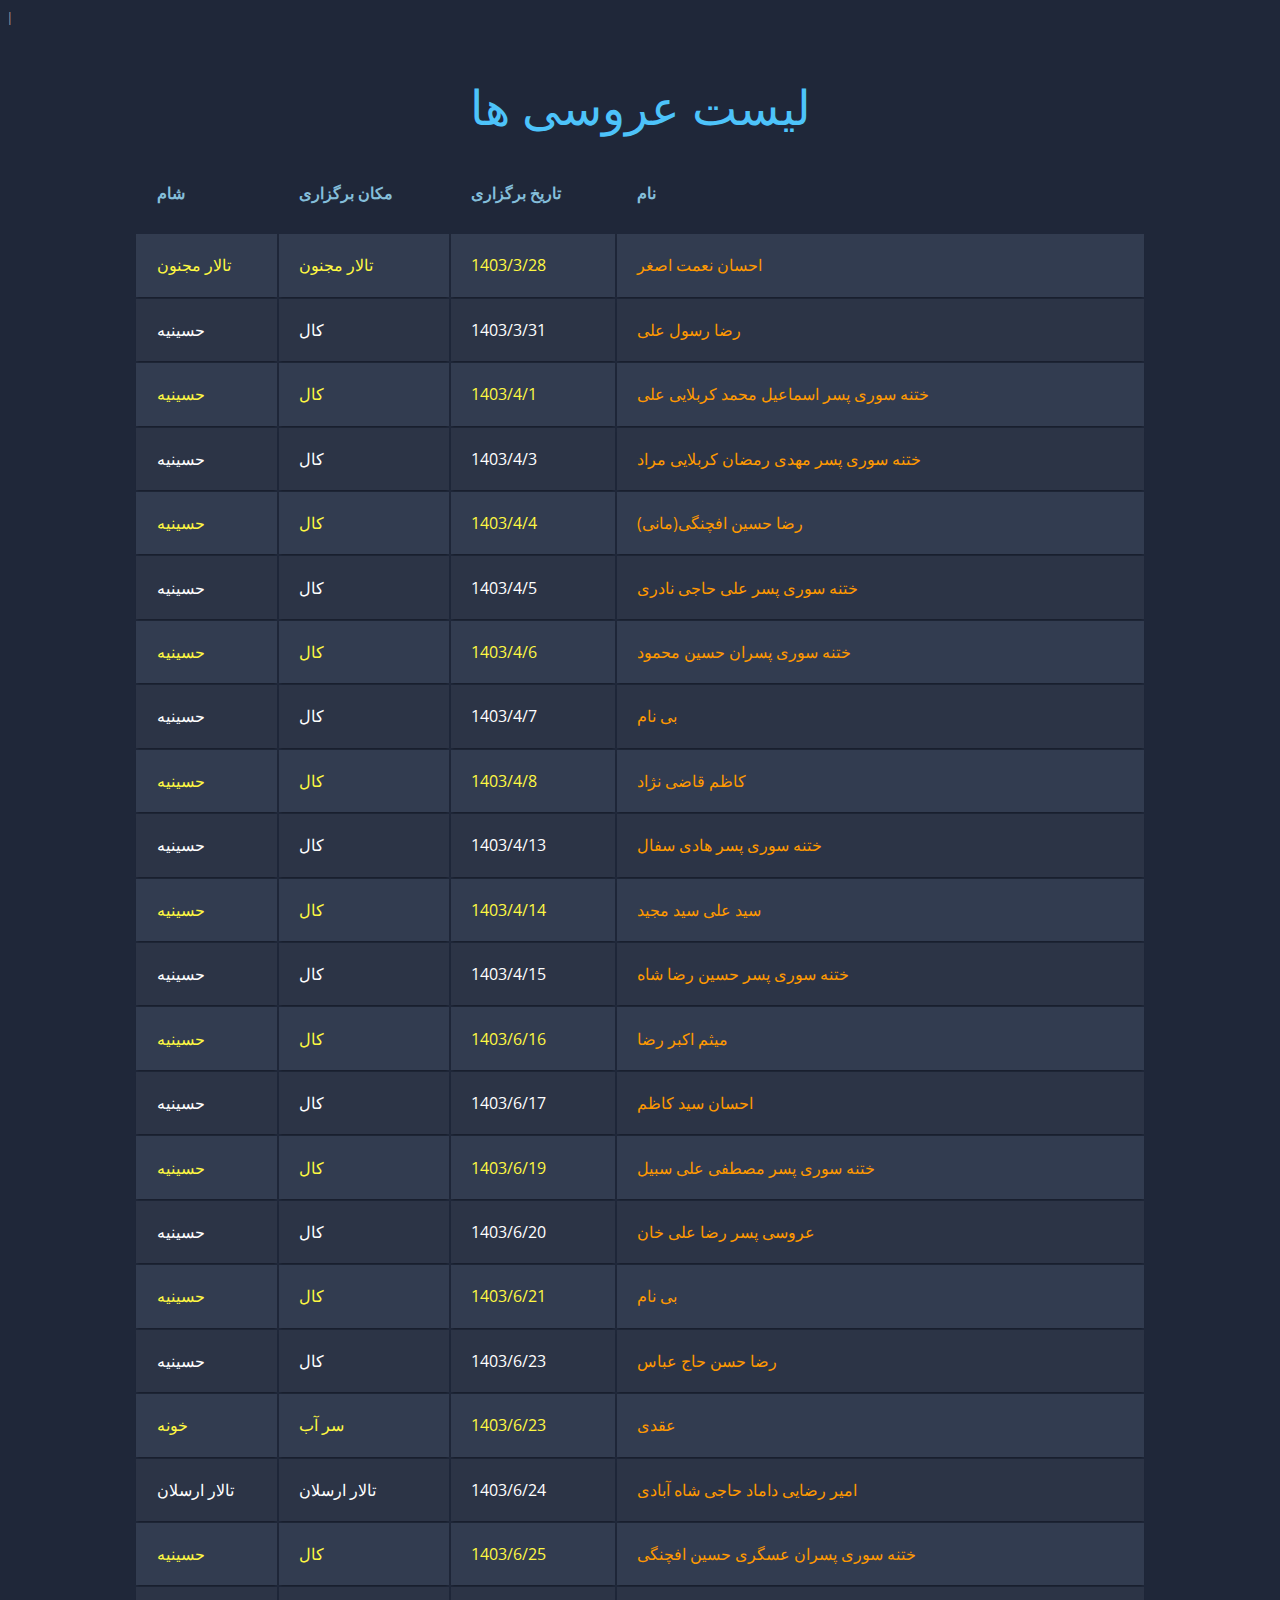
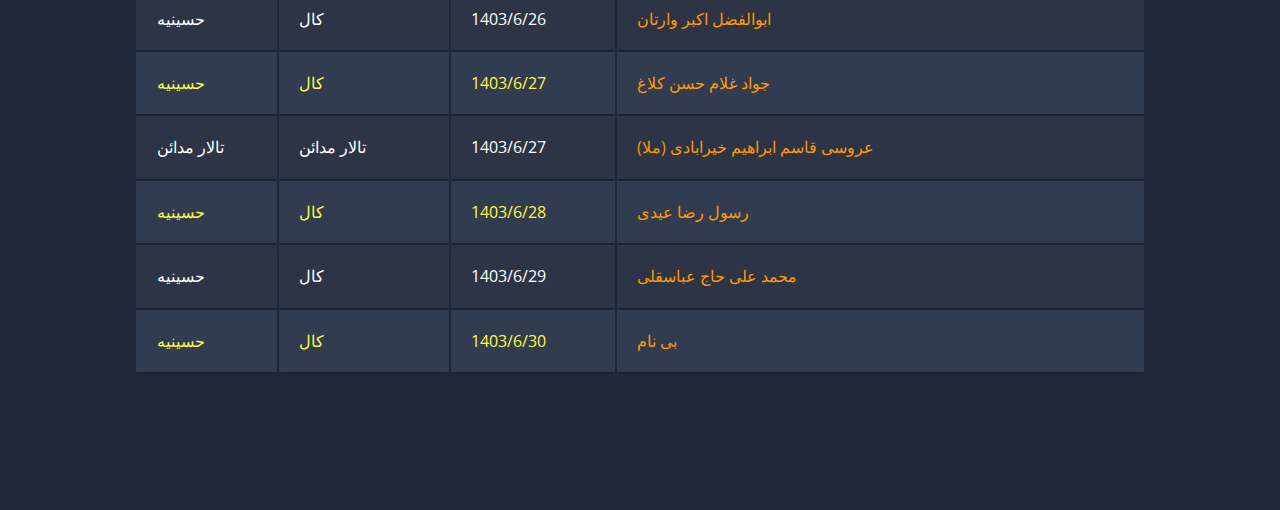
==== index.html @ d2852de7 "Update index.html" ====
l<head>
    <link rel="stylesheet" href="style.css">
</head>
<body>
    <h1 style="padding-top: 20px;"><span >لیست عروسی ها</pan></h1>
        
        
        <table class="container">
            <thead>
                <tr>
                    <th><h1>شام</h1></th>
                    <th><h1>مکان برگزاری</h1></th>
                    <th><h1>تاریخ برگزاری</h1></th>
                    <th><h1>نام</h1></th>
                </tr>
            </thead>
            <tbody>
                <tr>
                    <td>تالار مجنون</td>
                    <td>تالار مجنون</td>
                    <td>1403/3/28</td>
                    <td>احسان نعمت اصغر</td>
                </tr>



                <tr>
                    <td>حسینیه</td>
                    <td>کال</td>
                    <td>1403/3/31</td>
                    <td>رضا رسول علی</td>
                </tr>

                <tr>
                    <td>حسینیه</td>
                    <td>کال</td>
                    <td>1403/4/1</td>
                    <td>ختنه سوری پسر اسماعیل محمد کربلایی علی</td>
                </tr>

                <tr>
                    <td>حسینیه</td>
                    <td>کال</td>
                    <td>1403/4/3</td>
                    <td>ختنه سوری پسر مهدی رمضان کربلایی مراد</td>
                </tr>
                <tr>
                    <td>حسینیه</td>
                    <td>کال</td>
                    <td>1403/4/4</td>
                    <td>رضا حسین افچنگی(مانی)</td>
                </tr>
                <tr>
                    <td>حسینیه</td>
                    <td>کال</td>
                    <td>1403/4/5</td>
                    <td>ختنه سوری پسر علی حاجی نادری</td>
                </tr>
                <tr>
                    <td>حسینیه</td>
                    <td>کال</td>
                    <td>1403/4/6</td>
                    <td>ختنه سوری پسران حسین محمود</td>
                </tr>
                <tr>
                    <td>حسینیه</td>
                    <td>کال</td>
                    <td>1403/4/7</td>
                    <td>بی نام</td>
                </tr>
                <tr>
                    <td>حسینیه</td>
                    <td>کال</td>
                    <td>1403/4/8</td>
                    <td>کاظم قاضی نژاد</td>
                </tr>

                <tr>
                    <td>حسینیه</td>
                    <td>کال</td>
                    <td>1403/4/13</td>
                    <td>ختنه سوری پسر هادی سفال</td>
                </tr>

                <tr>
                    <td>حسینیه</td>
                    <td>کال</td>
                    <td>1403/4/14</td>
                    <td>سید علی سید مجید</td>
                </tr>
                <tr>
                    <td>حسینیه</td>
                    <td>کال</td>
                    <td>1403/4/15</td>
                    <td>ختنه سوری پسر حسین رضا شاه</td>
                </tr>
                <tr>
                    <td>حسینیه</td>
                    <td>کال</td>
                    <td>1403/6/16</td>
                    <td>میثم اکبر رضا</td>
                </tr>

		<tr>
			<td> حسینیه </td>
			<td> کال </td>
			<td> 1403/6/17</td>
			<td> احسان سید کاظم </td>
		</tr>
                <tr>
                    <td>حسینیه</td>
                    <td>کال</td>
                    <td>1403/6/19</td>
                    <td>ختنه سوری پسر مصطفی علی سبیل</td>
                </tr>

                <tr>
                    <td>حسینیه</td>
                    <td>کال</td>
                    <td>1403/6/20</td>
                    <td>عروسی پسر رضا علی خان</td>
                </tr>

                <tr>
                    <td>حسینیه</td>
                    <td>کال</td>
                    <td>1403/6/21</td>
                    <td>بی نام</td>
                </tr>
                <tr>
                    <td>حسینیه</td>
                    <td>کال</td>
                    <td>1403/6/23</td>
                    <td>رضا حسن حاج عباس</td>
                </tr>
                <tr>
                    <td>خونه</td>
                    <td>سر آب</td>
                    <td>1403/6/23</td>
                    <td>عقدی</td>
                </tr>

                <tr>
                    <td> تالار ارسلان</td>
                    <td> تالار ارسلان</td>
                    <td>1403/6/24</td>
                    <td>امیر رضایی داماد حاجی شاه آبادی</td>
                </tr>

                <tr>
                    <td>حسینیه</td>
                    <td>کال</td>
                    <td>1403/6/25</td>
                    <td> ختنه سوری پسران عسگری حسین افچنگی </td>
                </tr>

                <tr>
                    <td>حسینیه</td>
                    <td>کال</td>
                    <td>1403/6/26</td>
                    <td> ابوالفضل اکبر وارتان </td>
                </tr>

                <tr>
                    <td>حسینیه</td>
                    <td>کال</td>
                    <td>1403/6/27</td>
                    <td>جواد غلام حسن کلاغ </td>
                </tr>

                <tr>
                    <td>تالار مدائن</td>
                    <td>تالار مدائن</td>
                    <td>1403/6/27</td>
                    <td>عروسی قاسم ابراهیم خیرابادی (ملا) </td>
                </tr>
		    
                <tr>
                    <td>حسینیه</td>
                    <td>کال</td>
                    <td>1403/6/28</td>
                    <td>رسول رضا عیدی</td>
                </tr>
                <tr>
                    <td>حسینیه</td>
                    <td>کال</td>
                    <td>1403/6/29</td>
                    <td>محمد علی حاج عباسقلی</td>
                </tr>

                <tr>
                    <td>حسینیه</td>
                    <td>کال</td>
                    <td>1403/6/30</td>
                    <td>بی نام</td>
                </tr>

            </tbody>
        </table>
</body>
---- style.css ----
/*	
	Table Responsive
	===================
	Author: https://github.com/pablorgarcia
 */

 @charset "UTF-8";
 @import url(https://fonts.googleapis.com/css?family=Open+Sans:300,400,700);
 
 body {
   font-family: 'Open Sans', sans-serif;
   font-weight: 300;
   line-height: 1.42em;
   color:#A7A1AE;
   background-color:#1F2739;
 }
 
 h1 {
   font-size:3em; 
   font-weight: 300;
   line-height:1em;
   text-align: center;
   color: #4DC3FA;
 }
 
 h2 {
   font-size:1em; 
   font-weight: 300;
   text-align: center;
   display: block;
   line-height:1em;
   padding-bottom: 2em;
   color: #FB667A;
 }
 
 h2 a {
   font-weight: 700;
   text-transform: uppercase;
   color: #FB667A;
   text-decoration: none;
 }
 
 .blue { color: #185875; }
 .yellow { color: #FFF842; }
 
 .container th h1 {
       font-weight: bold;
       font-size: 1em;
   text-align: left;
   color: #84beda;
 }

 .container td {
       font-weight: normal;
       font-size: 1em;
   -webkit-box-shadow: 0 2px 2px -2px #0E1119;
        -moz-box-shadow: 0 2px 2px -2px #0E1119;
             box-shadow: 0 2px 2px -2px #0E1119;
 }
 
 .container {
       text-align: left;
       overflow: hidden;
       width: 80%;
       margin: 0 auto;
   display: table;
   padding: 0 0 8em 0;
 }
 
 .container td, .container th {
       padding-bottom: 2%;
       padding-top: 2%;
   padding-left:2%;  
 }
 
 /* Background-color of the odd rows */
 .container tr:nth-child(odd) {
       background-color: #323C50;
       color:#FFF842;
 }
 
 /* Background-color of the even rows */
 .container tr:nth-child(even) {
       background-color: #2C3446;
       color:rgb(255, 255, 255);
 }
 
 .container th {
       background-color: #1F2739;
 }
 
 .container td:last-child { color: rgb(255, 153, 0);  }
 
 .container tr:hover {
    background-color: #464A52;
 -webkit-box-shadow: 0 6px 6px -6px #0E1119;
        -moz-box-shadow: 0 6px 6px -6px #0E1119;
             box-shadow: 0 6px 6px -6px #0E1119;
 }
 
 .container td:hover {
   background-color: #FFF842;
   color: #403E10;
   font-weight: bold;
   
   box-shadow: #7F7C21 -1px 1px, #7F7C21 -2px 2px, #7F7C21 -3px 3px, #7F7C21 -4px 4px, #7F7C21 -5px 5px, #7F7C21 -6px 6px;
   transform: translate3d(6px, -6px, 0);
   
   transition-delay: 0s;
       transition-duration: 0.4s;
       transition-property: all;
   transition-timing-function: line;
 }
 
 @media (max-width: 800px) {
 .container td:nth-child(4),
 .container th:nth-child(4) { display: none; }
 }
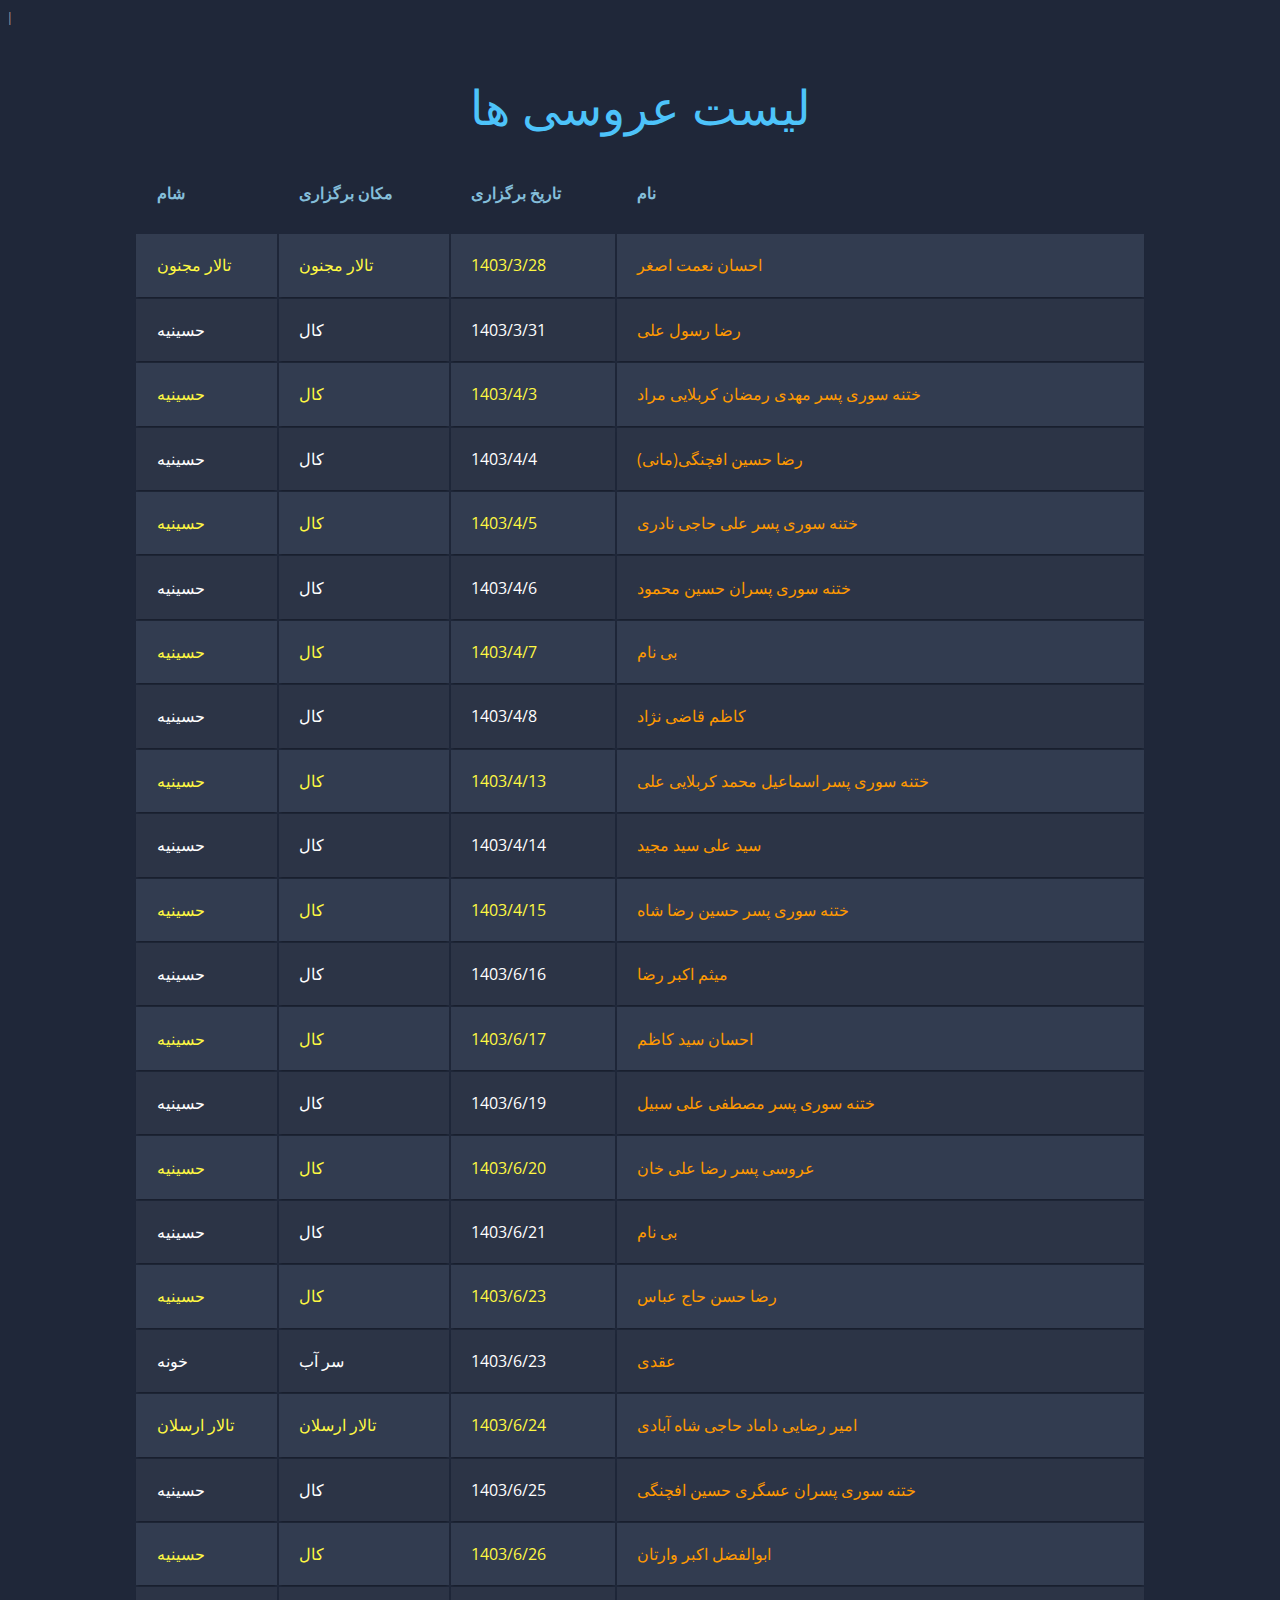
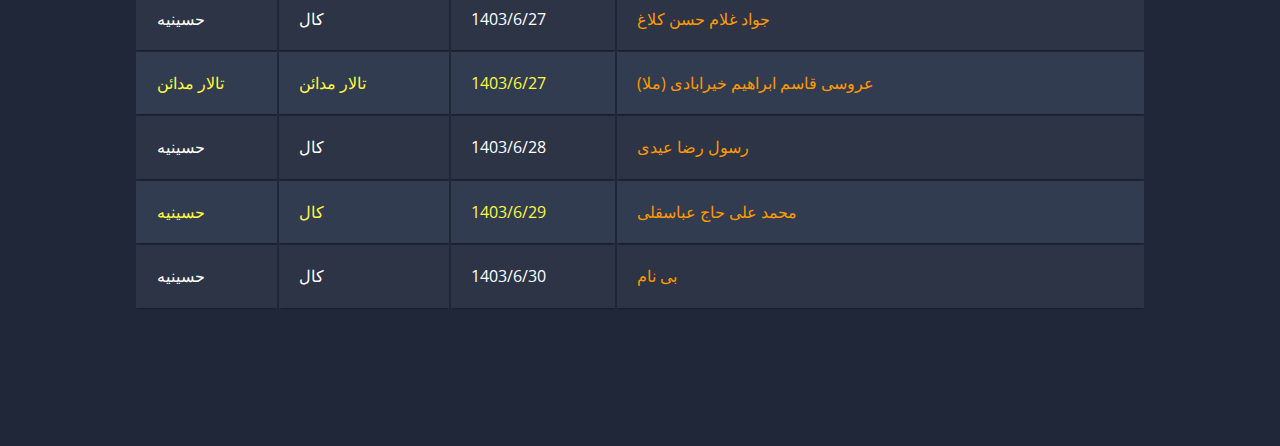
==== commit 9a684f33: "Update index.html" ====
--- a/index.html
+++ b/index.html
@@ -31,12 +31,6 @@
                     <td>رضا رسول علی</td>
                 </tr>
 
-                <tr>
-                    <td>حسینیه</td>
-                    <td>کال</td>
-                    <td>1403/4/1</td>
-                    <td>ختنه سوری پسر اسماعیل محمد کربلایی علی</td>
-                </tr>
 
                 <tr>
                     <td>حسینیه</td>
@@ -79,7 +73,7 @@
                     <td>حسینیه</td>
                     <td>کال</td>
                     <td>1403/4/13</td>
-                    <td>ختنه سوری پسر هادی سفال</td>
+                    <td>ختنه سوری پسر اسماعیل محمد کربلایی علی</td>
                 </tr>
 
                 <tr>
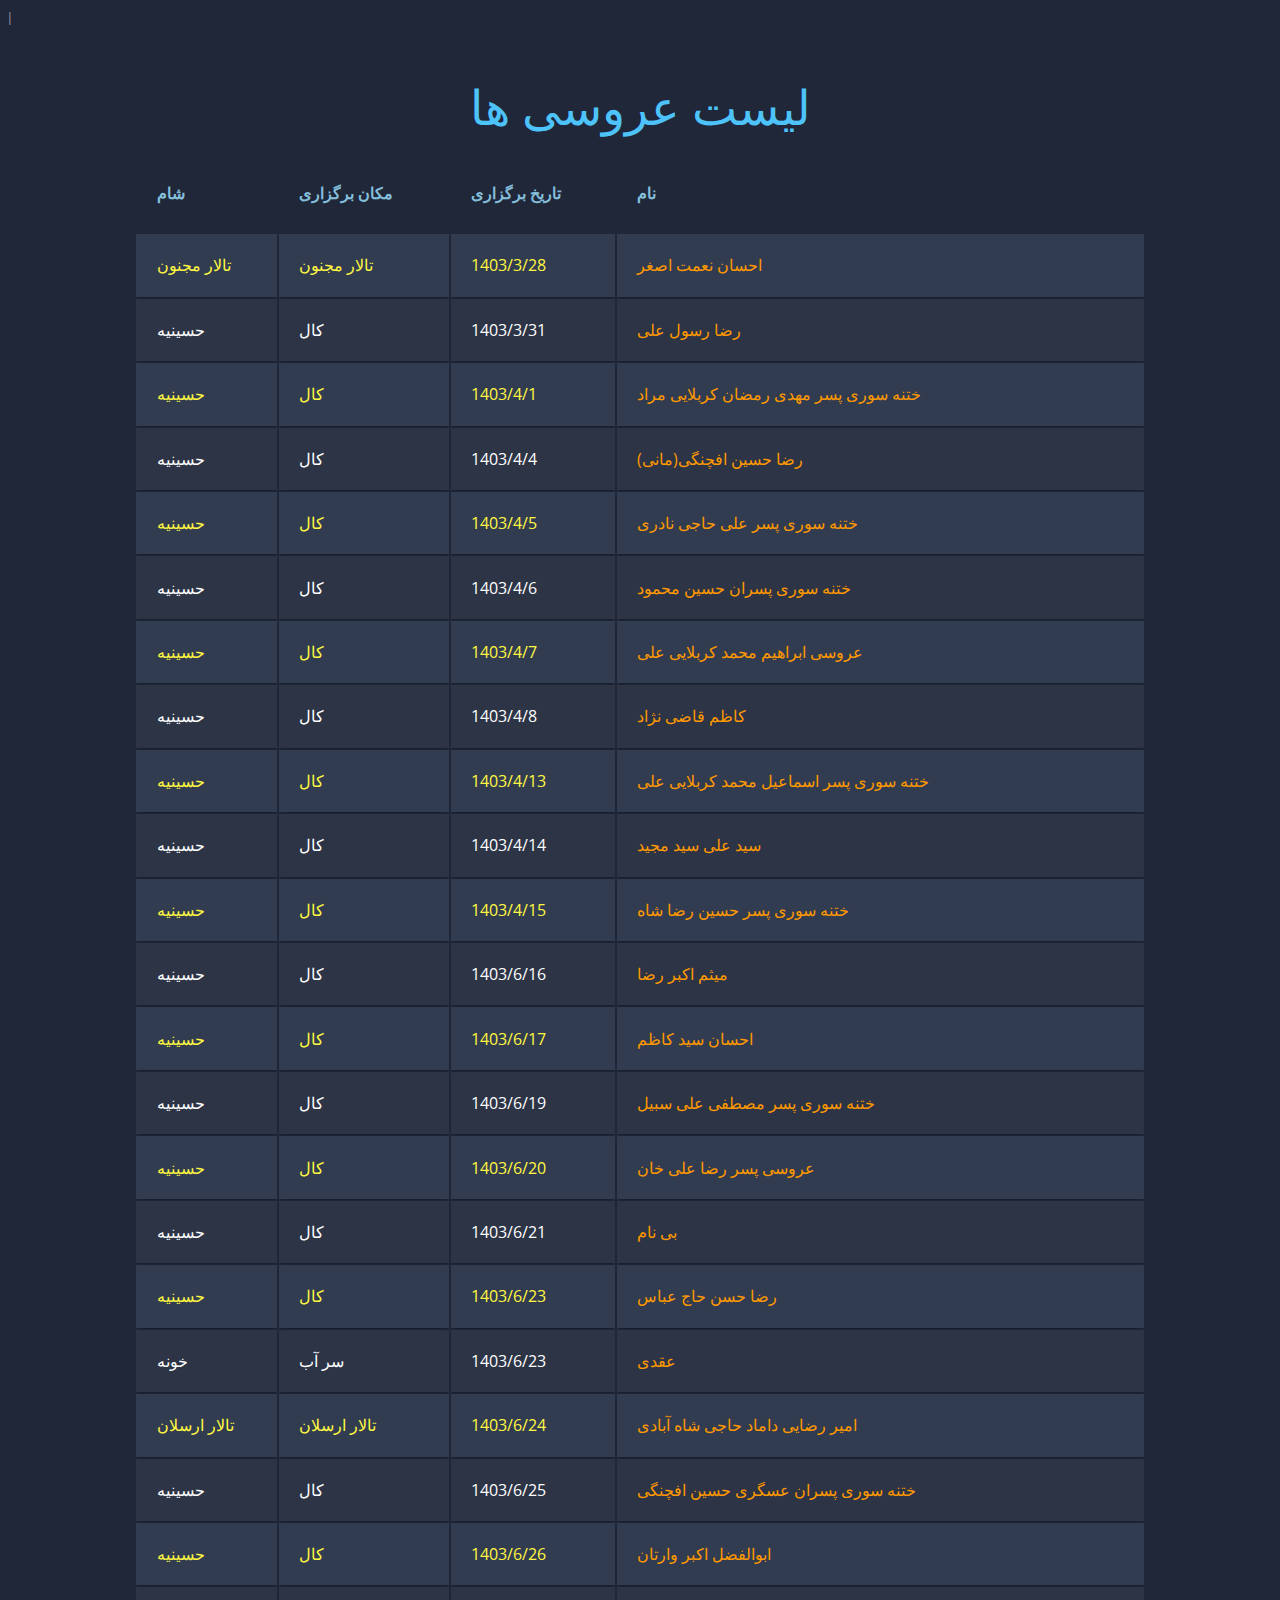
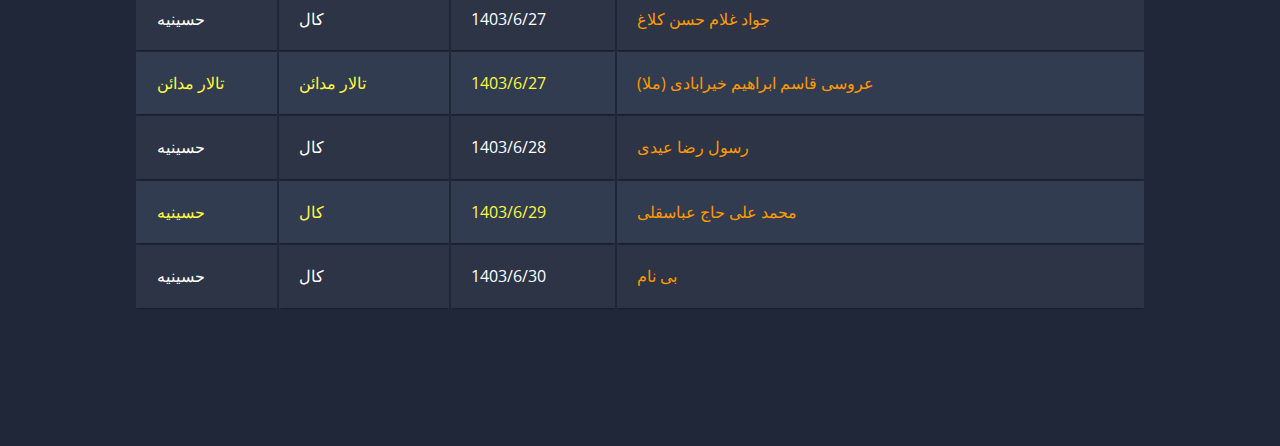
==== commit 3508b0c8: "Update index.html" ====
--- a/index.html
+++ b/index.html
@@ -35,7 +35,7 @@
                 <tr>
                     <td>حسینیه</td>
                     <td>کال</td>
-                    <td>1403/4/3</td>
+                    <td>1403/4/1</td>
                     <td>ختنه سوری پسر مهدی رمضان کربلایی مراد</td>
                 </tr>
                 <tr>
@@ -60,7 +60,7 @@
                     <td>حسینیه</td>
                     <td>کال</td>
                     <td>1403/4/7</td>
-                    <td>بی نام</td>
+                    <td>عروسی ابراهیم محمد کربلایی علی</td>
                 </tr>
                 <tr>
                     <td>حسینیه</td>
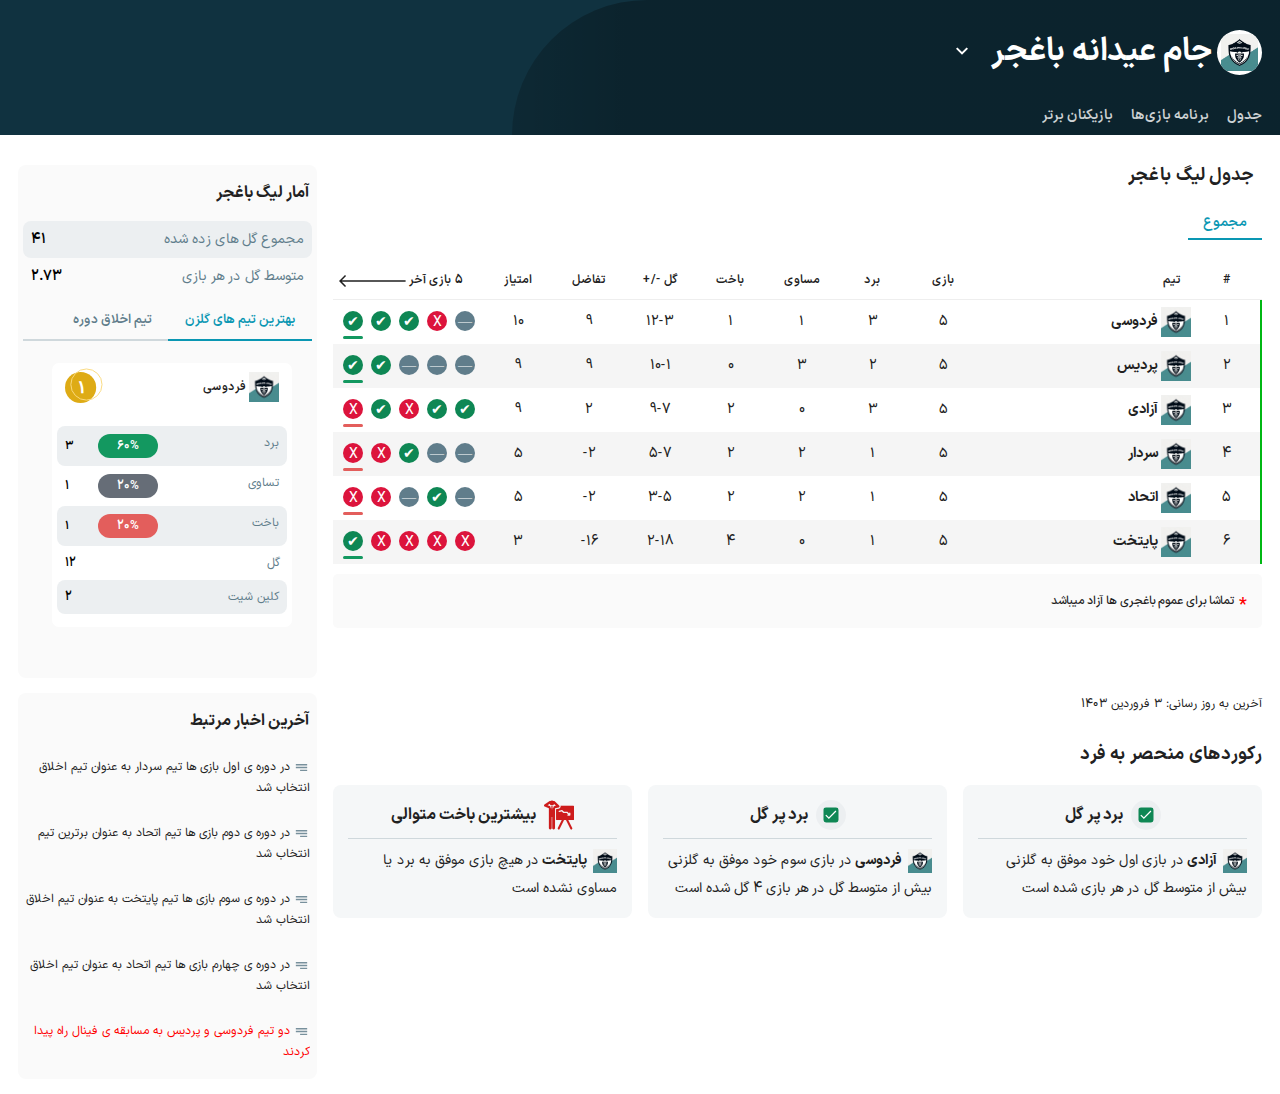
==== commit 6188ca4e: "change site from wedding to football" ====
--- a/index.html
+++ b/index.html
@@ -1,194 +1,882 @@
-l<head>
-    <link rel="stylesheet" href="style.css">
+<!DOCTYPE html><html lang="fa" prefix="og: http://ogp.me/ns#"><head>
+    <title>جدول لیگ برتر باغجر</title>
+    <meta charset="utf-8">
+    <meta name="viewport" content="width=device-width, initial-scale=1.0, user-scalable=yes">
+
+
+
+    <link rel="manifest" href="/manifest.json">
+
+    <link href="https://www.varzesh3.com/fonts/iransans/woff2/IRANSansXFaNum-Regular.woff2" rel="preload" as="font" type="font/woff" crossorigin="">
+    <link href="https://www.varzesh3.com/fonts/iransans/woff2/IRANSansXFaNum-Medium.woff2" rel="preload" as="font" type="font/woff" crossorigin="">
+    <link href="https://www.varzesh3.com/fonts/iransans/woff2/IRANSansXFaNum-DemiBold.woff2" rel="preload" as="font" type="font/woff" crossorigin="">
+    <link href="https://www.varzesh3.com/fonts/iransans/woff2/IRANSansXFaNum-Bold.woff2" rel="preload" as="font" type="font/woff" crossorigin="">
+
+
+
+
+
+
+
+
+    <link rel="shortcut icon" href="favicon.ico">
+
+    <meta name="msapplication-config" content="/img/browserconfig.xml">
+
+    <link rel="stylesheet" href="css/global.vendor.css">
+    <link rel="stylesheet" href="css/sharedLayout.css">
+
+
+    <link rel="stylesheet" href="css/league.css">
+
+
+
+
+
+
+
+    <!-- Google Tag Manager -->
+    <script>
+        (function (w, d, s, l, i) {
+            w[l] = w[l] || []; w[l].push({
+                'gtm.start':
+                    new Date().getTime(), event: 'gtm.js'
+            }); var f = d.getElementsByTagName(s)[0],
+                j = d.createElement(s), dl = l != 'dataLayer' ? '&l=' + l : ''; j.async = true; j.src =
+                'https://www.googletagmanager.com/gtm.js?id=' + i + dl; f.parentNode.insertBefore(j, f);
+        })(window, document, 'script', 'dataLayer', 'GTM-5BWLB69');</script>
+    <!-- End Google Tag Manager -->
 </head>
 <body>
-    <h1 style="padding-top: 20px;"><span >لیست عروسی ها</pan></h1>
-        
-        
-        <table class="container">
-            <thead>
-                <tr>
-                    <th><h1>شام</h1></th>
-                    <th><h1>مکان برگزاری</h1></th>
-                    <th><h1>تاریخ برگزاری</h1></th>
-                    <th><h1>نام</h1></th>
-                </tr>
-            </thead>
-            <tbody>
-                <tr>
-                    <td>تالار مجنون</td>
-                    <td>تالار مجنون</td>
-                    <td>1403/3/28</td>
-                    <td>احسان نعمت اصغر</td>
-                </tr>
-
-
-
-                <tr>
-                    <td>حسینیه</td>
-                    <td>کال</td>
-                    <td>1403/3/31</td>
-                    <td>رضا رسول علی</td>
-                </tr>
-
-
-                <tr>
-                    <td>حسینیه</td>
-                    <td>کال</td>
-                    <td>1403/4/1</td>
-                    <td>ختنه سوری پسر مهدی رمضان کربلایی مراد</td>
-                </tr>
-                <tr>
-                    <td>حسینیه</td>
-                    <td>کال</td>
-                    <td>1403/4/4</td>
-                    <td>رضا حسین افچنگی(مانی)</td>
-                </tr>
-                <tr>
-                    <td>حسینیه</td>
-                    <td>کال</td>
-                    <td>1403/4/5</td>
-                    <td>ختنه سوری پسر علی حاجی نادری</td>
-                </tr>
-                <tr>
-                    <td>حسینیه</td>
-                    <td>کال</td>
-                    <td>1403/4/6</td>
-                    <td>ختنه سوری پسران حسین محمود</td>
-                </tr>
-                <tr>
-                    <td>حسینیه</td>
-                    <td>کال</td>
-                    <td>1403/4/7</td>
-                    <td>عروسی ابراهیم محمد کربلایی علی</td>
-                </tr>
-                <tr>
-                    <td>حسینیه</td>
-                    <td>کال</td>
-                    <td>1403/4/8</td>
-                    <td>کاظم قاضی نژاد</td>
-                </tr>
-
-                <tr>
-                    <td>حسینیه</td>
-                    <td>کال</td>
-                    <td>1403/4/13</td>
-                    <td>ختنه سوری پسر اسماعیل محمد کربلایی علی</td>
-                </tr>
-
-                <tr>
-                    <td>حسینیه</td>
-                    <td>کال</td>
-                    <td>1403/4/14</td>
-                    <td>سید علی سید مجید</td>
-                </tr>
-                <tr>
-                    <td>حسینیه</td>
-                    <td>کال</td>
-                    <td>1403/4/15</td>
-                    <td>ختنه سوری پسر حسین رضا شاه</td>
-                </tr>
-                <tr>
-                    <td>حسینیه</td>
-                    <td>کال</td>
-                    <td>1403/6/16</td>
-                    <td>میثم اکبر رضا</td>
-                </tr>
-
-		<tr>
-			<td> حسینیه </td>
-			<td> کال </td>
-			<td> 1403/6/17</td>
-			<td> احسان سید کاظم </td>
-		</tr>
-                <tr>
-                    <td>حسینیه</td>
-                    <td>کال</td>
-                    <td>1403/6/19</td>
-                    <td>ختنه سوری پسر مصطفی علی سبیل</td>
-                </tr>
-
-                <tr>
-                    <td>حسینیه</td>
-                    <td>کال</td>
-                    <td>1403/6/20</td>
-                    <td>عروسی پسر رضا علی خان</td>
-                </tr>
-
-                <tr>
-                    <td>حسینیه</td>
-                    <td>کال</td>
-                    <td>1403/6/21</td>
-                    <td>بی نام</td>
-                </tr>
-                <tr>
-                    <td>حسینیه</td>
-                    <td>کال</td>
-                    <td>1403/6/23</td>
-                    <td>رضا حسن حاج عباس</td>
-                </tr>
-                <tr>
-                    <td>خونه</td>
-                    <td>سر آب</td>
-                    <td>1403/6/23</td>
-                    <td>عقدی</td>
-                </tr>
-
-                <tr>
-                    <td> تالار ارسلان</td>
-                    <td> تالار ارسلان</td>
-                    <td>1403/6/24</td>
-                    <td>امیر رضایی داماد حاجی شاه آبادی</td>
-                </tr>
-
-                <tr>
-                    <td>حسینیه</td>
-                    <td>کال</td>
-                    <td>1403/6/25</td>
-                    <td> ختنه سوری پسران عسگری حسین افچنگی </td>
-                </tr>
-
-                <tr>
-                    <td>حسینیه</td>
-                    <td>کال</td>
-                    <td>1403/6/26</td>
-                    <td> ابوالفضل اکبر وارتان </td>
-                </tr>
-
-                <tr>
-                    <td>حسینیه</td>
-                    <td>کال</td>
-                    <td>1403/6/27</td>
-                    <td>جواد غلام حسن کلاغ </td>
-                </tr>
-
-                <tr>
-                    <td>تالار مدائن</td>
-                    <td>تالار مدائن</td>
-                    <td>1403/6/27</td>
-                    <td>عروسی قاسم ابراهیم خیرابادی (ملا) </td>
-                </tr>
-		    
-                <tr>
-                    <td>حسینیه</td>
-                    <td>کال</td>
-                    <td>1403/6/28</td>
-                    <td>رسول رضا عیدی</td>
-                </tr>
-                <tr>
-                    <td>حسینیه</td>
-                    <td>کال</td>
-                    <td>1403/6/29</td>
-                    <td>محمد علی حاج عباسقلی</td>
-                </tr>
-
-                <tr>
-                    <td>حسینیه</td>
-                    <td>کال</td>
-                    <td>1403/6/30</td>
-                    <td>بی نام</td>
-                </tr>
-
-            </tbody>
-        </table>
-</body>
+<!-- Google Tag Manager (noscript) -->
+<noscript>
+    <iframe src="https://www.googletagmanager.com/ns.html?id=GTM-5BWLB69"
+            height="0" width="0" style="display:none;visibility:hidden"></iframe>
+</noscript>
+<!-- End Google Tag Manager (noscript) -->
+
+<section class="mainbody">
+    <main role="main">
+
+
+
+
+        <div class="container-fluid subheader-inner-page light-text" style="background-color:#103240" data-nosnippet="">
+            <div class="row">
+                <div class="container">
+                    <div class="row">
+                        <div class="shape-continue-mobile" style="background: linear-gradient( 170deg, transparent, rgba(0,0,0,0.2) 60% )"></div>
+                        <div class="shape-continue-desktop" style="background: linear-gradient( 90deg, transparent -25%, rgba(0,0,0,0.3) 15% )"></div>
+                        <div class="league-logo-bg">
+                        </div>
+                        <div class="col-12">
+                            <div class="select-items select-ent">
+                                <div class="ent-holder">
+                                    <div class="logo-holder">
+                                        <img alt="لیگ برتر باغجر" src="images/baghejar-league.png">
+                                    </div>
+
+                                    <span>
+                                جام عیدانه باغجر
+                            </span>
+                                </div>
+
+                            </div>
+                        </div>
+                        <div class="col-12">
+                            <div class="subhead-menu ajax-menu"  data-title="لیگ برتر باغجر " data-league="لیگ برتر باغجر">
+                                <ul class="subheader-menu-carousel">
+
+
+                                    <li data-type="football-fixture" name="fixtures" >
+                                        <a  href="./index.html">جدول</a>
+                                    </li>
+
+
+                                    <li data-type="football-fixture" name="fixtures" >
+                                        <a  href="./games.html">برنامه بازی‌‌ها</a>
+                                    </li>
+
+
+
+                                    <li data-type="top-players" name="players" >
+                                        <a s href="./players.html">بازیکنان برتر</a>
+
+                                    </li>
+
+
+                                </ul>
+                                <div class="indicator"></div>
+                            </div>
+                        </div>
+                    </div>
+                </div>
+            </div>
+        </div>
+
+        <div class="container-fluid tabs-holder">
+
+
+
+            <div class="container" name="overview" data-live-score-page="" id="page" data-tb-url="https://biz.varzesh3.com/items/league" data-scripts-url="https://biz.varzesh3.com/scripts/league">
+                <div class="row">
+                    <section class="col-12 col-lg-9">
+
+                        <div class="row">
+                            <div class="col-12">
+                                <div class="intro-list">
+                                    <h1>
+                                        جدول لیگ باغجر
+                                    </h1>
+
+                                </div>
+                            </div>
+                        </div>
+
+                        <div class="row">
+                            <div class="col-12">
+
+                            </div>
+                        </div>
+
+
+                        <div class="row">
+                            <div class="col-12">
+
+                                <div class="table-top-info">
+                                    <div class="host-guest-table">
+                                        <ul>
+                                            <li class="default-tab active">
+                                                <span>مجموع</span>
+                                            </li>
+
+                                        </ul>
+                                        <div class="indicator"></div>
+                                    </div>
+
+
+                                </div>
+                                <div data-id="902337" id="group-{902337}" data-stage-type="False" class="group-standing">
+
+
+
+                                    <div class="table-holder">
+
+                                        <div class="standing first-load">
+                                            <table class=" league-standing football-standing" itemscope="" itemtype="https://schema.org/Table">
+                                                <caption itemprop="about">لیگ برتر باغجر  </caption>
+                                                <thead>
+                                                <tr>
+                                                    <th scope="col">#</th>
+                                                    <th scope="col">تیم</th>
+                                                    <th scope="col">بازی</th>
+                                                    <th scope="col">برد</th>
+                                                    <th scope="col">مساوی</th>
+                                                    <th scope="col">باخت</th>
+                                                    <th scope="col"> گل -/+</th>
+                                                    <th scope="col">تفاضل </th>
+                                                    <th scope="col">امتياز</th>
+                                                    <th scope="col" class="last-five">5 بازی آخر  <img title="arrow" alt="direction" src="images/last-five-arrow.svg"> </th>
+                                                </tr>
+                                                </thead>
+                                                <tbody>
+                                                <tr>
+                                                    <td>
+                                                        <span class="standing-rule-color" style="background: #00b813"></span>1
+
+                                                    </td>
+                                                    <td>
+                                                        <a >
+                                                            <figure>
+                                                                <img alt="فردوسی" width="40" src="images/baghejar-league.png">
+                                                            </figure>
+                                                            فردوسی
+                                                        </a>
+                                                    </td>
+                                                    <td>5</td>
+                                                    <td>3</td>
+                                                    <td>۱</td>
+                                                    <td>1</td>
+                                                    <td>12-3</td>
+                                                    <td>9</td>
+                                                    <td>10</td>
+                                                    <td class="last-five">
+                                                        <a >
+                                                            <span class="ls-results ls-draw " data-tooltip=""> ― </span>
+                                                        </a>
+                                                        <a >
+                                                            <span class="ls-results ls-lose" data-tooltip="">X</span>
+                                                        </a>
+                                                        <a >
+                                                            <span class="ls-results ls-win" data-tooltip="">✔</span>
+                                                        </a>
+                                                        <a >
+                                                            <span class="ls-results ls-win" data-tooltip=""> ✔ </span>
+                                                        </a>
+                                                        <a >
+                                                            <span class="ls-results ls-win" data-tooltip="">✔</span>
+                                                        </a>
+                                                    </td>
+                                                </tr>
+                                                <tr>
+                                                    <td>
+                                                        <span class="standing-rule-color" style="background: #00b813"></span>2
+
+                                                    </td>
+                                                    <td>
+                                                        <a >
+                                                            <figure>
+                                                                <img alt="پردیس" width="40" src="images/baghejar-league.png">
+                                                            </figure>
+                                                            پردیس
+                                                        </a>
+                                                    </td>
+                                                    <td>5</td>
+                                                    <td>2</td>
+                                                    <td>3</td>
+                                                    <td>0</td>
+                                                    <td>10-1</td>
+                                                    <td>9</td>
+                                                    <td>9</td>
+                                                    <td class="last-five">
+                                                        <a >
+                                                            <span class="ls-results ls-draw " data-tooltip="">―</span>
+                                                        </a>
+                                                        <a >
+                                                            <span class="ls-results ls-draw" data-tooltip="">―</span>
+                                                        </a>
+                                                        <a >
+                                                            <span class="ls-results ls-draw" data-tooltip="">―</span>
+                                                        </a>
+                                                        <a >
+                                                            <span class="ls-results ls-win" data-tooltip="">✔</span>
+                                                        </a>
+                                                        <a >
+                                                            <span class="ls-results ls-win" data-tooltip="">✔</span>
+                                                        </a>
+                                                    </td>
+                                                </tr>
+                                                <tr>
+                                                    <td>
+                                                        <span class="standing-rule-color" style="background: #00b813"></span>3
+
+                                                    </td>
+                                                    <td>
+                                                        <a>
+                                                            <figure>
+                                                                <img alt="آزادی" width="40" src="images/baghejar-league.png">
+                                                            </figure>
+                                                            آزادی
+                                                        </a>
+                                                    </td>
+                                                    <td>۵</td>
+                                                    <td>۳</td>
+                                                    <td>0</td>
+                                                    <td>2</td>
+                                                    <td>9-7</td>
+                                                    <td>2</td>
+                                                    <td>9</td>
+                                                    <td class="last-five">
+                                                        <a >
+                                                            <span class="ls-results ls-win " data-tooltip=""> ✔ </span>
+                                                        </a>
+                                                        <a >
+                                                            <span class="ls-results ls-win" data-tooltip="">✔</span>
+                                                        </a>
+                                                        <a >
+                                                            <span class="ls-results ls-lose" data-tooltip="">X</span>
+                                                        </a>
+                                                        <a >
+                                                            <span class="ls-results ls-win" data-tooltip=""> ✔ </span>
+                                                        </a>
+                                                        <a >
+                                                            <span class="ls-results ls-lose" data-tooltip="">X</span>
+                                                        </a>
+                                                    </td>
+                                                </tr>
+                                                <tr>
+                                                    <td>
+                                                        <span class="standing-rule-color" style="background: #00b813"></span>4
+
+                                                    </td>
+                                                    <td>
+                                                        <a>
+                                                            <figure>
+                                                                <img alt="سردار" width="40" src="images/baghejar-league.png">
+                                                            </figure>
+                                                            سردار
+                                                        </a>
+                                                    </td>
+                                                    <td>۵</td>
+                                                    <td>۱</td>
+                                                    <td>۲</td>
+                                                    <td>۲</td>
+                                                    <td>5-7</td>
+                                                    <td>-2</td>
+                                                    <td>۵</td>
+                                                    <td class="last-five">
+                                                        <a >
+                                                            <span class="ls-results ls-draw " data-tooltip=""> ― </span>
+                                                        </a>
+                                                        <a >
+                                                            <span class="ls-results ls-draw" data-tooltip="">―</span>
+                                                        </a>
+                                                        <a >
+                                                            <span class="ls-results ls-win" data-tooltip="">✔</span>
+                                                        </a>
+                                                        <a >
+                                                            <span class="ls-results ls-lose" data-tooltip=""> X</span>
+                                                        </a>
+                                                        <a >
+                                                            <span class="ls-results ls-lose" data-tooltip="">X</span>
+                                                        </a>
+                                                    </td>
+                                                </tr>
+                                                <tr>
+                                                    <td>
+                                                        <span class="standing-rule-color" style="background: #00b813"></span>5
+
+                                                    </td>
+                                                    <td>
+                                                        <a>
+                                                            <figure>
+                                                                <img alt="اتحاد" width="40" src="images/baghejar-league.png">
+                                                            </figure>
+                                                            اتحاد
+                                                        </a>
+                                                    </td>
+                                                    <td>۵</td>
+                                                    <td>۱</td>
+                                                    <td>۲</td>
+                                                    <td>۲</td>
+                                                    <td>3-5</td>
+                                                    <td>-2</td>
+                                                    <td>5</td>
+                                                    <td class="last-five">
+                                                        <a >
+                                                            <span class="ls-results ls-draw " data-tooltip=""> ― </span>
+                                                        </a>
+                                                        <a >
+                                                            <span class="ls-results ls-win" data-tooltip="">✔</span>
+                                                        </a>
+                                                        <a >
+                                                            <span class="ls-results ls-draw" data-tooltip="">―</span>
+                                                        </a>
+                                                        <a >
+                                                            <span class="ls-results ls-lose" data-tooltip="">X</span>
+                                                        </a>
+                                                        <a >
+                                                            <span class="ls-results ls-lose" data-tooltip="">X</span>
+                                                        </a>
+                                                    </td>
+                                                </tr>
+                                                <tr>
+                                                    <td>
+                                                        <span class="standing-rule-color" style="background: #00b813"></span>6
+
+                                                    </td>
+                                                    <td>
+                                                        <a >
+                                                            <figure>
+                                                                <img alt="پایتخت" width="40" src="images/baghejar-league.png">
+                                                            </figure>
+                                                            پایتخت
+                                                        </a>
+                                                    </td>
+                                                    <td>5</td>
+                                                    <td>1</td>
+                                                    <td>0</td>
+                                                    <td>4</td>
+                                                    <td>2-18</td>
+                                                    <td>-16</td>
+                                                    <td>3</td>
+                                                    <td class="last-five">
+                                                        <a >
+                                                            <span class="ls-results ls-lose " data-tooltip="">X</span>
+                                                        </a>
+                                                        <a >
+                                                            <span class="ls-results ls-lose" data-tooltip="">X</span>
+                                                        </a>
+                                                        <a >
+                                                            <span class="ls-results ls-lose" data-tooltip="">X</span>
+                                                        </a>
+                                                        <a >
+                                                            <span class="ls-results ls-lose" data-tooltip=""> X </span>
+                                                        </a>
+                                                        <a >
+                                                            <span class="ls-results ls-win" data-tooltip="">✔</span>
+                                                        </a>
+                                                    </td>
+                                                </tr>
+
+
+                                                </tbody>
+                                            </table>
+
+                                        </div>
+                                        <div class="standing host-guest"></div>
+                                        <div class="standing api-load"></div>
+                                        <div class="standing-notice" data-nosnippet="">
+                                            <p>
+                                                <span class="standing-notice-star">*</span>
+                                                <span>تماشا برای عموم باغجری ها آزاد میباشد</span>
+                                            </p>
+                                        </div>
+
+                                        <div class="standing-rules" data-nosnippet="">
+                                            <!--                <span class="each-rule">-->
+                                            <!--                    <span class="rule-color" style="background:#ff0008"></span>-->
+                                            <!--                    <span class="rule-title">سقوط به لیگ ۱</span>-->
+                                            <!--                </span>-->
+                                            <!--                <span class="each-rule">-->
+                                            <!--                    <span class="rule-color" style="background:#00b813"></span>-->
+                                            <!--                    <span class="rule-title">لیگ نخبگان باغجر</span>-->
+                                            <!--                </span>-->
+                                            <!--                <span class="each-rule">-->
+                                            <!--                    <span class="rule-color" style="background:#80f266"></span>-->
+                                            <!--                    <span class="rule-title">پلی آف لیگ نخبگان باغجر</span>-->
+                                            <!--                </span>-->
+                                        </div>
+
+
+                                    </div>
+
+
+                                </div>
+
+
+
+                                <div class="last-update">
+                                    <p>
+                                        آخرین به روز رسانی: <time datetime="2024-03-17T19:31:01">۳ فروردین 1403</time>
+                                    </p>
+                                </div>
+
+
+
+                            </div>
+                        </div>
+
+                        <div class="row">
+                            <div class="col-12">
+
+
+
+
+                                <div class="row">
+                                    <div class="col-12">
+                                        <div class="intro-list">
+                                            <h2>
+                                                رکوردهای منحصر به فرد
+                                            </h2>
+
+                                        </div>
+                                    </div>
+                                </div>
+                                <div class="row">
+
+                                    <div class="col-12 col-md-6 col-lg-4 record-holder">
+                                        <div class="record-box">
+                                            <div class="record-title">
+                                                <img width="30" src="images/win.svg">
+                                                برد پر گل
+                                            </div>
+                                            <div class="record-data">
+                            <span class="record-team">
+                                <img width="24" src="images/baghejar-league.png">
+                                <span>آزادی</span>
+                            </span>
+                                                <span>در بازی اول خود موفق به گلزنی بیش از متوسط گل در هر بازی شده است</span>
+                                            </div>
+                                        </div>
+                                    </div>
+
+                                    <div class="col-12 col-md-6 col-lg-4 record-holder">
+                                        <div class="record-box">
+                                            <div class="record-title">
+                                                <img width="30" src="images/win.svg">
+                                                برد پر گل
+                                            </div>
+                                            <div class="record-data">
+                            <span class="record-team">
+                                <img width="24" src="images/baghejar-league.png">
+                                <span>فردوسی</span>
+                            </span>
+                                                <span>در بازی سوم خود موفق به گلزنی بیش از متوسط گل در هر بازی 4 گل شده است</span>
+                                            </div>
+                                        </div>
+                                    </div>
+
+
+                                    <div class="col-12 col-md-6 col-lg-4 record-holder">
+                                        <div class="record-box">
+                                            <div class="record-title">
+                                                <img width="30" src="images/loss-svgrepo-com.svg">
+                                                بیشترین باخت متوالی
+                                            </div>
+                                            <div class="record-data">
+                            <span class="record-team">
+                                <img width="24" src="images/baghejar-league.png">
+                                <span>پایتخت</span>
+                            </span>
+                                                <span>در هیچ بازی موفق به برد یا مساوی  نشده است</span>
+                                            </div>
+                                        </div>
+                                    </div>
+
+                                </div>
+                            </div>
+                        </div>
+
+                        <div class="row">
+                            <div class="col-12 mb-3">
+                                <div data-zone="704" class="side-banner-zone overflow-hidden tb-holder"></div>
+                                <div data-zone="705" class="side-banner-zone overflow-hidden tb-holder"></div>
+                            </div>
+                        </div>
+
+                        <div class="row">
+
+                        </div>
+
+
+
+                    </section>
+                    <aside class="col-12 col-lg-3">
+                        <div data-zone="703" class="side-banner-zone tb-holder"></div>
+
+
+
+
+                        <div class="side season-stat" data-nosnippet="">
+                            <div class="side-head">
+        <span>
+            آمار لیگ باغجر
+        </span>
+                            </div>
+                            <div class="side-body">
+                                <div class="stats-holder">
+                                    <div class="stats-charts">
+                                        <div class="stats-charts-numeric">
+                                            <div>
+                                                <span>مجموع گل های زده شده </span>
+                                                <span>41</span>
+                                            </div>
+                                            <div>
+                                                <span>متوسط گل در هر بازی </span>
+                                                <span>2.73</span>
+                                            </div>
+
+
+                                        </div>
+                                    </div>
+                                    <div class="stats-tabs">
+
+
+
+                                        <ul class="nav nav-tabs vrz-tab" id="statTab" role="tablist">
+                                            <li role="tab" class="nav-item">
+                                                <a class="nav-link active" id="home-tab" data-toggle="tab" href="#t1st" role="tab" aria-controls="t1st" aria-selected="true">بهترین تیم های گلزن</a>
+                                            </li>
+                                            <li role="tab" class="nav-item">
+                                                <a class="nav-link" id="profile-tab" data-toggle="tab" href="#t2st" role="tab" aria-controls="t2st" aria-selected="false">تیم اخلاق دوره</a>
+                                            </li>
+
+
+                                        </ul>
+                                        <div class="tab-content" id="statTabContent">
+                                            <div class="tab-pane fade show active " id="t1st" role="tabpanel" aria-labelledby="t1st-tab">
+                                                <div class="owl-carousel slider-team">
+
+                                                    <div class="stats-team-holder item" style="width:240px">
+                                                        <div class="stats-best-team">
+                                                            <a >
+                                                                <img width="30" src="images/baghejar-league.png">
+                                                                <span>فردوسی</span>
+                                                            </a>
+                                                            <span class="rankbg"></span>
+                                                        </div>
+
+                                                        <div class="stats-charts-numeric">
+                                                            <div>
+                                                                <span>برد</span>
+                                                                <span>
+                        <span class="percent win">60%</span> <span>۳</span>
+                    </span>
+                                                            </div>
+                                                            <div>
+                                                                <span>تساوی</span>
+                                                                <span>
+                        <span class="percent draw">20%</span> <span>1</span>
+                    </span>
+                                                            </div>
+                                                            <div>
+                                                                <span>باخت</span>
+                                                                <span>
+                        <span class="percent loss">20%</span> <span>۱</span>
+                    </span>
+                                                            </div>
+                                                            <div>
+                                                                <span>گل</span>
+                                                                <span>
+                        12
+                    </span>
+                                                            </div>
+                                                            <div>
+                                                                <span>کلین شیت</span>
+                                                                <span>
+                        2
+                    </span>
+                                                            </div>
+                                                        </div>
+                                                    </div>
+
+
+                                                </div>
+                                            </div>
+                                            <div class="tab-pane fade" id="t2st" role="tabpanel" aria-labelledby="t2st-tab">
+                                                <div class="owl-carousel slider-team">
+
+                                                    <div class="stats-team-holder item" style="width:240px">
+                                                        <div class="stats-best-team">
+                                                            <a >
+                                                                <img width="30" src="images/baghejar-league.png">
+                                                                <span>اتحاد</span>
+                                                            </a>
+                                                            <span class="rankbg"></span>
+                                                        </div>
+
+                                                        <div class="stats-charts-numeric">
+                                                            <div>
+                                                                <span>برد</span>
+                                                                <span>
+                        <span class="percent win">۲۵%</span> <span>۱</span>
+                    </span>
+                                                            </div>
+                                                            <div>
+                                                                <span>تساوی</span>
+                                                                <span>
+                        <span class="percent draw">50%</span> <span>۲</span>
+                    </span>
+                                                            </div>
+                                                            <div>
+                                                                <span>باخت</span>
+                                                                <span>
+                        <span class="percent loss">۲۵%</span> <span>۱</span>
+                    </span>
+                                                            </div>
+                                                            <div>
+                                                                <span>گل</span>
+                                                                <span>
+                        ۳
+                    </span>
+                                                            </div>
+                                                            <div>
+                                                                <span>کلین شیت</span>
+                                                                <span>
+                        ۲
+                    </span>
+                                                            </div>
+                                                        </div>
+                                                    </div>
+
+
+                                                </div>
+
+                                            </div>
+                                        </div>
+                                    </div>
+                                </div>
+                            </div>
+                        </div>
+
+
+
+
+
+
+
+
+
+
+                        <div class="side" data-nosnippet="">
+                            <div class="side-head">
+        <span>
+          آخرین اخبار مرتبط
+        </span>
+                            </div>
+                            <div class="side-body">
+                                <div class="sidebar-news">
+                                    <div class="sidebar-news-holder">
+                                        <div class="news-scrolleble-box autoheight">
+                                            <ul class="news-list--listed-news">
+                                                <li class="type-article">
+                                                    <a  >
+                                                        در دوره ی اول بازی ها تیم سردار به عنوان تیم اخلاق انتخاب شد
+                                                    </a>
+                                                </li>
+                                            </ul>
+                                        </div>
+                                    </div>
+                                </div>
+                            </div>
+                            <div class="side-body">
+                                <div class="sidebar-news">
+                                    <div class="sidebar-news-holder">
+                                        <div class="news-scrolleble-box autoheight">
+                                            <ul class="news-list--listed-news">
+                                                <li class="type-article">
+                                                    <a  >
+                                                        در دوره ی دوم بازی ها تیم اتحاد به عنوان برترین تیم انتخاب شد
+                                                    </a>
+                                                </li>
+                                            </ul>
+                                        </div>
+                                    </div>
+                                </div>
+                            </div>
+
+                            <div class="side-body">
+                                <div class="sidebar-news">
+                                    <div class="sidebar-news-holder">
+                                        <div class="news-scrolleble-box autoheight">
+                                            <ul class="news-list--listed-news">
+                                                <li class="type-article">
+                                                    <a  >
+                                                        در دوره ی سوم بازی ها تیم پایتخت به عنوان تیم اخلاق انتخاب شد
+                                                    </a>
+                                                </li>
+                                            </ul>
+                                        </div>
+                                    </div>
+                                </div>
+                            </div>
+
+                            <div class="side-body">
+                                <div class="sidebar-news">
+                                    <div class="sidebar-news-holder">
+                                        <div class="news-scrolleble-box autoheight">
+                                            <ul class="news-list--listed-news">
+                                                <li class="type-article">
+                                                    <a  >
+                                                        در دوره ی چهارم بازی ها تیم اتحاد به عنوان تیم اخلاق انتخاب شد
+                                                    </a>
+                                                </li>
+                                            </ul>
+                                        </div>
+                                    </div>
+                                </div>
+                            </div>
+
+                            <div class="side-body">
+                                <div class="sidebar-news">
+                                    <div class="sidebar-news-holder">
+                                        <div class="news-scrolleble-box autoheight">
+                                            <ul class="news-list--listed-news">
+                                                <li class="type-article">
+                                                    <a style="color: red" >
+                                                        دو تیم فردوسی و پردیس به مسابقه ی فینال راه پیدا کردند
+                                                    </a>
+                                                </li>
+                                            </ul>
+                                        </div>
+                                    </div>
+                                </div>
+                            </div>
+
+                        </div>
+
+                    </aside>
+                </div>
+            </div>
+        </div>
+
+
+
+
+    </main>
+</section>
+
+
+
+
+
+<div class="searchbox" data-search-url="https://search-api.varzesh3.com/v1.0/query?q=">
+    <form id="vrz-search-form" method="GET" role="search" autocomplete="off" action="/search">
+        <div class="input-holder">
+            <input id="main-search" class="search" type="search" name="q" placeholder="جستجوی اخبار، تیم‌ها، بازیکنان، ویدیوهای ورزشی …">
+            <span class="close-search">
+                <img alt="close" src="images/close-icon.svg">
+            </span>
+        </div>
+    </form>
+</div>
+
+<div class="search-ajax-result">
+    <div id="search-result-tags tagbox ">
+        <div class="search-content-type-title">
+            برچسب ها
+        </div>
+        <div class="result-box tags-res tags"></div>
+    </div>
+    <div id="search-result-news">
+        <div class="search-content-type-title">
+            اخبار
+        </div>
+        <div class="result-box  news-res row"></div>
+    </div>
+    <div id="search-result-videos">
+        <div class="search-content-type-title">
+            ویدیوها
+        </div>
+        <div class="result-box  videos-res row"></div>
+    </div>
+    <div class="see-all">
+        مشاهده همه نتایج
+    </div>
+</div>
+<div class="dark-shadow"></div>
+<span id="gotop"></span>
+
+
+<script>
+    window.appSettings = {
+
+    };
+</script>
+<script src="js/global.vendor.js"></script>
+<script src="js/sharedLayout.js"></script>
+
+
+<script src="js/league.js"></script>
+
+
+<script async="" defer="" src="js/ads.js"></script>
+
+
+
+</body></html>
+<!--<footer>-->
+<!--    <div class="allfooter">-->
+<!--        <div class="container">-->
+<!--            <div class="allfooter-menus">-->
+<!--                <div class="row">-->
+<!--                    <div class="col-6 col-md-2">-->
+<!--                        <ul class="footermenu">-->
+<!--                            <li>-->
+<!--                                        <span>-->
+<!--                                            <img alt="راهنما" width="20" height="20" src="images/uqsoneco.svg">-->
+<!--                                            راهنما-->
+<!--                                        </span>-->
+<!--                            </li>-->
+<!--                            <li><a href="https://www.varzesh3.com/contact">ارتباط با ما</a></li>-->
+
+<!--                        </ul>-->
+<!--                    </div>-->
+
+<!--                </div>-->
+<!--            </div>-->
+
+<!--        </div>-->
+<!--    </div>-->
+<!--</footer>-->--- a/css/sharedLayout.css
+++ b/css/sharedLayout.css
@@ -0,0 +1 @@
+.col,.col-1,.col-10,.col-11,.col-12,.col-2,.col-3,.col-4,.col-5,.col-6,.col-7,.col-8,.col-9,.col-auto,.col-lg,.col-lg-1,.col-lg-10,.col-lg-11,.col-lg-12,.col-lg-2,.col-lg-3,.col-lg-4,.col-lg-5,.col-lg-6,.col-lg-7,.col-lg-8,.col-lg-9,.col-lg-auto,.col-md,.col-md-1,.col-md-10,.col-md-11,.col-md-12,.col-md-2,.col-md-3,.col-md-4,.col-md-5,.col-md-6,.col-md-7,.col-md-8,.col-md-9,.col-md-auto,.col-sm,.col-sm-1,.col-sm-10,.col-sm-11,.col-sm-12,.col-sm-2,.col-sm-3,.col-sm-4,.col-sm-5,.col-sm-6,.col-sm-7,.col-sm-8,.col-sm-9,.col-sm-auto,.col-xl,.col-xl-1,.col-xl-10,.col-xl-11,.col-xl-12,.col-xl-2,.col-xl-3,.col-xl-4,.col-xl-5,.col-xl-6,.col-xl-7,.col-xl-8,.col-xl-9,.col-xl-auto{padding-left:8px;padding-right:8px}@media(max-width:540px){.p-mob-0{padding-left:0!important;padding-right:0!important}}.row{margin-left:-8px;margin-right:-8px}.container{clear:both;padding-left:8px;padding-right:8px}@media(min-width:1240px){.container{max-width:1260px!important}}@media(min-width:599px)and (max-width:1239px){.container{max-width:100%!important}}.container-fluid{padding-left:8px;padding-right:8px}.vrz-breadcrumb{float:right;font-size:12px;margin-bottom:15px;margin-top:15px;text-align:right!important;width:100%}.vrz-breadcrumb ul{margin:0;padding:0}.vrz-breadcrumb ul li{display:inline;list-style:none}.vrz-breadcrumb ul li:last-child .arrow{display:none}.vrz-breadcrumb ul li a{color:#9c27b0;display:inline}.vrz-breadcrumb ul li a.isCurrent{color:#757575}.tb-holder{float:right;text-align:center;width:100%}.tb-holder .adbox{display:inline-block;margin:0 8px}.tb-holder .adbox .shimmer{background-color:#f5f5f5;border-radius:4px}.tb-holder .adbox>a.adlink,.tb-holder .adbox>div{display:block;margin-bottom:15px}.tb-holder .adbox>a.adlink{background:#f5f5f5}@media(max-width:1199px){.tb-holder .adbox>a.adlink{margin-bottom:15px}}.tb-holder .adbox>a.adlink img.adimage{border-radius:4px}.tb-holder.widget-ad .adbox{margin:0}.tb-holder.widget-ad .adbox a.adlink{width:100%}.tb-holder.widget-ad .adbox a.adlink img.adimage{border-radius:4px;width:100%}.tb-holder.row-banner-zone{float:none;width:auto}.tb-holder.row-banner-zone.detail-header-banner img{width:100%}.tb-holder.row-banner-zone .adbox{flex:1;margin:0;padding:0 8px}@media(max-width:991px){.tb-holder.row-banner-zone .adbox{flex:0 0 100%}}.tb-holder.header-banner-zone .adbox{margin-bottom:0;margin-top:0}.tb-holder.side-banner-zone .adbox{display:block;margin:0}.sticky-ad{bottom:0;display:none;left:0;position:fixed;right:0;text-align:center;width:100%;z-index:3}.sticky-ad .close-ad{background-color:rgba(0,0,0,.5);background-image:url(../images/close-icon-white.svg);background-position:50%;background-size:contain;content:"";float:left;height:20px;left:0;position:absolute;top:-20px;width:20px;z-index:1}@media(max-width:575px){.sticky-ad{display:block}}.sticky-ad .tb-holder .adbox{background:rgba(0,0,0,.7);display:flex;margin:0!important;width:100%!important}.sticky-ad .tb-holder .adbox>a.adlink{display:block!important;margin-bottom:0!important;overflow:hidden!important;width:100%!important}.sticky-ad .tb-holder .adbox>a.adlink img.adimage{border-radius:0;max-width:100%;width:auto}.sticky-ad .tb-holder .adbox>div{margin-bottom:0!important}.adbox{overflow:hidden;position:relative;z-index:0}.adbox .shimmer{background-color:#f5f5f5;border-radius:4px;display:block!important}.modal .modal-header{padding:25px 0}.modal .modal-header .vrz-modal-title{letter-spacing:-1px;text-align:center;width:100%}.modal .modal-header .vrz-modal-title h3{font-size:16px;font-weight:700;margin:0}.modal .modal-body{direction:rtl;margin-bottom:15px;margin-top:15px;text-align:center}.modal .modal-body .vrz-modal-action,.modal .modal-body .vrz-modal-content{float:right;text-align:center;width:100%}.modal .modal-body .vrz-modal-action .btn{display:inline;margin:0 auto;padding:5px 35px}.modal .modal-content{border:none;border-radius:8px}.modal .close{float:right;height:30px;left:12px;position:absolute;right:auto;top:20px;width:30px;z-index:2}.modal-backdrop.show{opacity:.8}.modal-backdrop{background-color:#0a131c!important}.jssocials{direction:ltr!important}.jssocials-share-link{align-items:center;border-radius:50%;box-shadow:0 0 9px 6px rgba(0,0,0,.1);display:flex!important;height:50px;justify-content:center;line-height:normal!important;position:relative;width:50px}span.jssocials-share-label{color:#000;display:block;font-size:12px;font-weight:600;margin-top:5px;padding-top:5px;position:absolute;top:100%}.copylink{float:right;padding:6px;position:relative;width:100%}.copylink input{border:1px solid #90a4ae;border-radius:4px;direction:ltr;float:right;font-size:14px;padding:15px;width:100%}.copylink #copybtn{background:#0a97b3;border-radius:4px;color:#fff;font-size:14px;position:absolute;right:20px;top:16px}.bs-popover-auto[x-placement^=bottom]>.arrow:after,.bs-popover-bottom>.arrow:after{border-bottom-color:#444!important}.popover-body{background:#444;color:#fff;padding:.5rem .75rem}.popover{border-bottom:none!important;font-family:IRANSansXFaNum;font-size:10px}.jssocials-share-twitter .jssocials-share-link{background:#000!important}.jssocials-share-whatsapp .jssocials-share-link{background:#24d366!important}.jssocials-share-telegram .jssocials-share-link{background:#1c96c8!important}img.jssocials-share-logo{height:auto!important}.jssocials-shares{display:flex;justify-content:space-around;margin:0 auto 45px!important;max-width:240px}.share-text{color:#607d8b;font-weight:500;margin-bottom:15px}@media(max-width:767px){.is-sharing .modal-dialog{align-items:end;bottom:0;left:auto;margin:0;position:fixed;right:auto;top:auto;width:100%}.is-sharing .modal-dialog .modal-content{border-radius:8px 8px 0 0!important}.is-sharing .modal-dialog .modal-content span.jssocials-share-label{color:#000;display:block;font-size:12px;font-weight:600;margin-top:5px;padding-top:5px;position:absolute;right:48px;text-align:right;top:0;width:100px}.is-sharing .modal-dialog .modal-content .share-text{display:none}.is-sharing .modal-dialog .modal-content .vrz-modal-title{padding-right:15px;text-align:right}.is-sharing .modal-dialog .modal-content .vrz-modal-content{display:flex;flex-direction:column-reverse}.is-sharing .modal-dialog .modal-content .modal-header{border:none;padding:15px 0}.is-sharing .modal-dialog .modal-content .close{top:8px}.is-sharing .modal-dialog .modal-content .copylink #copybtn{right:10px;top:10px}.is-sharing .modal-dialog .modal-content .copylink input{padding:9px}.is-sharing .modal-dialog .modal-content .modal-body{margin-bottom:0;margin-top:0;padding-top:0}.is-sharing .modal-dialog .modal-content .modal-body .jssocials-shares{flex-direction:column;margin:0!important;max-width:100%;width:100%}.is-sharing .modal-dialog .modal-content .modal-body .jssocials-shares .jssocials-share{border-bottom:1px solid #eee;padding-bottom:8px}.is-sharing .modal-dialog .modal-content .modal-body .jssocials-shares .jssocials-share:last-child{border:none;margin-right:8px}.is-sharing .modal-dialog .modal-content .modal-body .jssocials-shares .jssocials-share-link{float:right;height:37px;width:37px}}.match-news,.newsbox-2-container,.result-box{display:flex;flex-direction:column;margin-bottom:40px}.match-news .caption,.newsbox-2-container .caption,.result-box .caption{color:#616161;font-size:14px;margin:4px 0 0;text-align:justify}@media(max-width:991px){.match-news .caption,.newsbox-2-container .caption,.result-box .caption{font-size:10px;margin-top:8px}}.match-news .caption.shimmer,.newsbox-2-container .caption.shimmer,.result-box .caption.shimmer{border-radius:.5em;height:1em}.match-news .caption.shimmer:nth-of-type(n+2),.newsbox-2-container .caption.shimmer:nth-of-type(n+2),.result-box .caption.shimmer:nth-of-type(n+2){margin-bottom:.5em;margin-top:.5em;width:90%}.match-news .newsbox-2,.newsbox-2-container .newsbox-2,.result-box .newsbox-2{align-items:flex-start;display:flex;overflow:hidden}.match-news .newsbox-2 .news-cover-box,.newsbox-2-container .newsbox-2 .news-cover-box,.result-box .newsbox-2 .news-cover-box{background:#f5f5f5;border-radius:5px;overflow:hidden;position:relative;width:40%}@media(max-width:991px){.match-news .newsbox-2 .news-cover-box,.newsbox-2-container .newsbox-2 .news-cover-box,.result-box .newsbox-2 .news-cover-box{width:33.33%}}.match-news .newsbox-2 .news-cover-box .news-cover-image,.newsbox-2-container .newsbox-2 .news-cover-box .news-cover-image,.result-box .newsbox-2 .news-cover-box .news-cover-image{border-radius:5px;padding-top:60%;position:relative;width:100%}.match-news .newsbox-2 .news-cover-box .news-cover-image .shimmer.img,.newsbox-2-container .newsbox-2 .news-cover-box .news-cover-image .shimmer.img,.result-box .newsbox-2 .news-cover-box .news-cover-image .shimmer.img{left:50%;margin:auto;max-width:none;min-width:100%;position:absolute;top:50%;transform:translateY(-50%) translateX(-50%);-webkit-transform:translateY(-50%) translateX(-50%);transition:all .8s}.match-news .newsbox-2 .news-cover-box .news-cover-image img,.newsbox-2-container .newsbox-2 .news-cover-box .news-cover-image img,.result-box .newsbox-2 .news-cover-box .news-cover-image img{border-radius:5px;bottom:0;display:inherit;height:100%;margin:auto;object-fit:cover;position:absolute;right:0;top:0;width:100%}.match-news .newsbox-2 .news-content,.newsbox-2-container .newsbox-2 .news-content,.result-box .newsbox-2 .news-content{padding-right:8px;width:60%}@media(max-width:991px){.match-news .newsbox-2 .news-content,.newsbox-2-container .newsbox-2 .news-content,.result-box .newsbox-2 .news-content{width:66.66%}}.match-news .newsbox-2 .news-content .news-data,.newsbox-2-container .newsbox-2 .news-content .news-data,.result-box .newsbox-2 .news-content .news-data{display:flex}.match-news .newsbox-2 .news-content .news-data .date,.match-news .newsbox-2 .news-content .news-data .view,.newsbox-2-container .newsbox-2 .news-content .news-data .date,.newsbox-2-container .newsbox-2 .news-content .news-data .view,.result-box .newsbox-2 .news-content .news-data .date,.result-box .newsbox-2 .news-content .news-data .view{align-items:center;display:flex;margin-left:20px}@media(max-width:400px){.match-news .newsbox-2 .news-content .news-data .date,.match-news .newsbox-2 .news-content .news-data .view,.newsbox-2-container .newsbox-2 .news-content .news-data .date,.newsbox-2-container .newsbox-2 .news-content .news-data .view,.result-box .newsbox-2 .news-content .news-data .date,.result-box .newsbox-2 .news-content .news-data .view{margin-left:10px}}.match-news .newsbox-2 .news-content .news-data .date,.match-news .newsbox-2 .news-content .news-data .date span,.match-news .newsbox-2 .news-content .news-data .date time,.match-news .newsbox-2 .news-content .news-data .view,.match-news .newsbox-2 .news-content .news-data .view span,.match-news .newsbox-2 .news-content .news-data .view time,.newsbox-2-container .newsbox-2 .news-content .news-data .date,.newsbox-2-container .newsbox-2 .news-content .news-data .date span,.newsbox-2-container .newsbox-2 .news-content .news-data .date time,.newsbox-2-container .newsbox-2 .news-content .news-data .view,.newsbox-2-container .newsbox-2 .news-content .news-data .view span,.newsbox-2-container .newsbox-2 .news-content .news-data .view time,.result-box .newsbox-2 .news-content .news-data .date,.result-box .newsbox-2 .news-content .news-data .date span,.result-box .newsbox-2 .news-content .news-data .date time,.result-box .newsbox-2 .news-content .news-data .view,.result-box .newsbox-2 .news-content .news-data .view span,.result-box .newsbox-2 .news-content .news-data .view time{color:#607d8b;font-size:12px;font-weight:400}@media(max-width:991px){.match-news .newsbox-2 .news-content .news-data .date,.match-news .newsbox-2 .news-content .news-data .date span,.match-news .newsbox-2 .news-content .news-data .date time,.match-news .newsbox-2 .news-content .news-data .view,.match-news .newsbox-2 .news-content .news-data .view span,.match-news .newsbox-2 .news-content .news-data .view time,.newsbox-2-container .newsbox-2 .news-content .news-data .date,.newsbox-2-container .newsbox-2 .news-content .news-data .date span,.newsbox-2-container .newsbox-2 .news-content .news-data .date time,.newsbox-2-container .newsbox-2 .news-content .news-data .view,.newsbox-2-container .newsbox-2 .news-content .news-data .view span,.newsbox-2-container .newsbox-2 .news-content .news-data .view time,.result-box .newsbox-2 .news-content .news-data .date,.result-box .newsbox-2 .news-content .news-data .date span,.result-box .newsbox-2 .news-content .news-data .date time,.result-box .newsbox-2 .news-content .news-data .view,.result-box .newsbox-2 .news-content .news-data .view span,.result-box .newsbox-2 .news-content .news-data .view time{font-size:10px}}.match-news .newsbox-2 .news-content .news-data .date img,.match-news .newsbox-2 .news-content .news-data .view img,.newsbox-2-container .newsbox-2 .news-content .news-data .date img,.newsbox-2-container .newsbox-2 .news-content .news-data .view img,.result-box .newsbox-2 .news-content .news-data .date img,.result-box .newsbox-2 .news-content .news-data .view img{margin-left:5px;margin-top:-2px}@media(max-width:991px){.match-news .newsbox-2 .news-content .news-data .date img,.match-news .newsbox-2 .news-content .news-data .view img,.newsbox-2-container .newsbox-2 .news-content .news-data .date img,.newsbox-2-container .newsbox-2 .news-content .news-data .view img,.result-box .newsbox-2 .news-content .news-data .date img,.result-box .newsbox-2 .news-content .news-data .view img{height:11px;width:11px}}.match-news .newsbox-2 .news-content .news-data .date.shimmer,.match-news .newsbox-2 .news-content .news-data .view.shimmer,.newsbox-2-container .newsbox-2 .news-content .news-data .date.shimmer,.newsbox-2-container .newsbox-2 .news-content .news-data .view.shimmer,.result-box .newsbox-2 .news-content .news-data .date.shimmer,.result-box .newsbox-2 .news-content .news-data .view.shimmer{border-radius:.5em;display:inline-block;height:1em;width:70px}.match-news .newsbox-2 .news-content .news-data .view.shimmer,.newsbox-2-container .newsbox-2 .news-content .news-data .view.shimmer,.result-box .newsbox-2 .news-content .news-data .view.shimmer{width:40px}.match-news .newsbox-2 .news-content .title .shimmer,.newsbox-2-container .newsbox-2 .news-content .title .shimmer,.result-box .newsbox-2 .news-content .title .shimmer{border-radius:.65em;display:inline-block;height:1.2em;margin-bottom:.5rem;margin-top:10px;width:70%}@media(max-width:991px){.match-news .newsbox-2 .news-content .title .shimmer,.newsbox-2-container .newsbox-2 .news-content .title .shimmer,.result-box .newsbox-2 .news-content .title .shimmer{height:1em;margin-top:15px}}.match-news .newsbox-2 .news-content .title h3,.match-news .newsbox-2 .news-content .title h4,.newsbox-2-container .newsbox-2 .news-content .title h3,.newsbox-2-container .newsbox-2 .news-content .title h4,.result-box .newsbox-2 .news-content .title h3,.result-box .newsbox-2 .news-content .title h4{color:#212121;font-size:16px;font-weight:600;line-height:1.7;margin:4px 0}@media(max-width:991px){.match-news .newsbox-2 .news-content .title h3,.match-news .newsbox-2 .news-content .title h4,.newsbox-2-container .newsbox-2 .news-content .title h3,.newsbox-2-container .newsbox-2 .news-content .title h4,.result-box .newsbox-2 .news-content .title h3,.result-box .newsbox-2 .news-content .title h4{font-size:12px;margin-top:10px}}.grid-inner{float:right;width:100%}.grid-inner a{color:#000;width:100%}.grid-inner .grid-image{background:#000;float:right;overflow:hidden;width:100%}.grid-inner .grid-image .post-image-holder{display:table;height:100%;overflow:hidden;width:100%}.grid-inner .grid-image .post-image-holder .center-image{display:table-cell;height:100%;text-align:center;vertical-align:middle}.grid-inner .grid-image .post-image-holder .center-image .shimmer.img{height:200px;width:100%}.grid-inner .grid-data{float:right;padding:10px 0;width:100%}.grid-inner .grid-data .tp-data{float:right;width:100%}.grid-inner .grid-data .tp-data .tp-image{float:right;height:50px;margin-left:5px;width:50px}.grid-inner .grid-data .tp-data .tp-image img{border-radius:50%}.grid-inner .grid-data .tp-data .tp-info,.grid-inner .grid-data .tp-data .tp-info .tp-name{float:right;width:100%}.grid-inner .grid-data .tp-data .tp-info .tp-name .fa-name{display:block;font-weight:500;margin-bottom:2px;margin-top:2px}.grid-inner .grid-data .tp-data .tp-info .tp-detail{display:flex;float:right;line-height:20px;width:100%}.grid-inner .grid-data .tp-data .tp-info .tp-detail .tp-divider{color:#ddd;margin:0 7px}.grid-inner .grid-data .tp-data .tp-info .tp-detail .tp-divider-hidden{display:none}.grid-inner .grid-data .tp-data .tp-info .tp-detail .en-name{color:#757575;font-size:12px}.grid-inner .grid-data .tp-data .tp-info .tp-detail .post-date{color:#757575;font-size:10px}.grid-inner .grid-data .tp-data .tp-info .tp-detail .post-date.shimmer{border-radius:.6em;height:1.2em;width:70px}.grid-inner .grid-data .tp-data .tp-info .tp-detail .tp-like img{float:right;margin-left:5px;position:relative;top:2px}.grid-inner .grid-data .tp-data .tp-info .tp-detail .tp-like .tp-like-count{color:#757575;float:right;font-size:10px}.grid-inner .grid-data .tp-data .tp-info .tp-detail .tp-like .tp-like-count.shimmer{border-radius:.6em;height:1.2em;width:70px}.videobox{margin-bottom:15px}@media(max-width:575px){.videobox{margin-bottom:15px}}.videobox .video-cover-box{background:#fcfcfc;border-radius:5px;float:right;overflow:hidden;position:relative;width:100%}@media(max-width:575px){.videobox .video-cover-box{width:33.33%}}.videobox .video-cover-box .video-cover-image{background-position:50% 50%;background-repeat:no-repeat;float:right;padding-top:56%;position:relative;width:100%}.videobox .video-cover-box .video-cover-image .shimmer.img,.videobox .video-cover-box .video-cover-image img{height:100%;position:absolute;right:0;top:0;width:100%}.videobox .video-cover-box .video-cover-image img{border-radius:5px;bottom:0;display:inherit;margin:auto;object-fit:cover}.videobox .video-cover-box .timebox{background:rgba(0,0,0,.5);bottom:20px;position:absolute;right:20px}@media(max-width:575px){.videobox .video-cover-box .timebox{bottom:5px;right:5px}}.videobox .video-cover-box .timebox .playicon{background:#0a97b3;float:right;height:25px;line-height:12px;padding:5px;text-align:center;width:25px}@media(max-width:575px){.videobox .video-cover-box .timebox .playicon{height:18px;line-height:0px;width:18px}}.videobox .video-cover-box .timebox .duration{color:#fff;float:right;font-size:12px;line-height:25px;padding:0 5px}@media(max-width:575px){.videobox .video-cover-box .timebox .duration{font-size:10px;line-height:18px}}.videobox .video-data{direction:rtl;float:right;font-size:12px;margin:5px 0;width:100%}@media(max-width:575px){.videobox .video-data{font-size:10px;margin-top:0;padding-right:15px;width:60%}}@media(max-width:375px){.videobox .video-data{margin-bottom:5px;padding-right:5px}}.videobox .video-data .category{color:#0a97b3;display:inline-block}.videobox .video-data .date{color:#999}.videobox .video-data .date.shimmer{border-radius:.5em;display:inline-block;height:1em;width:80px}.videobox .video-data .view{color:#999}.videobox .video-data .view.shimmer{border-radius:.5em;display:inline-block;height:1em;margin-right:8px;width:80px}.videobox .title{float:right;width:100%}.videobox .title .shimmer{border-radius:.65em;display:inline-block;height:1.3em;width:90%}@media(max-width:575px){.videobox .title{font-size:10px;margin-top:0;padding-right:15px;width:60%}}@media(max-width:375px){.videobox .title{padding-right:5px}}.videobox .title h3,.videobox .title h4{font-size:14px;line-height:1.7;margin:0}@media(max-width:375px){.videobox .title h3,.videobox .title h4{font-size:13px}}@keyframes goal-update{10%{background-color:rgba(10,151,179,.1);color:#0a97b3;font-weight:700}90%{background-color:rgba(10,151,179,.1);color:#0a97b3;font-weight:700}}@keyframes team-score{0%{color:#212529;font-weight:400}10%{color:#0a97b3;font-weight:700}90%{color:#0a97b3;font-weight:700}to{color:#212529;font-weight:400}}@keyframes fade-in{0%{opacity:0}to{opacity:1}}@keyframes fade-out{0%{opacity:1}to{opacity:0}}@keyframes team-rise{10%{background-color:rgba(10,151,179,.2)}90%{background-color:rgba(10,151,179,.2)}}@keyframes team-fall{10%{background-color:rgba(219,51,86,.2)}90%{background-color:rgba(219,51,86,.2)}}.search-btn{background:transparent;border:none;border-left:1px solid hsla(0,0%,100%,.3);color:#fff;cursor:pointer;margin-left:10px;padding:0 0 0 10px;position:relative;top:0}.searchbox{background:#fff;display:none;left:0;padding:25px;position:fixed;right:0;top:0;width:100%;z-index:99}@media(max-width:575px){.searchbox{padding:10px}}.searchbox .input-holder{margin:0 auto;max-width:1260px;position:relative;width:100%}.searchbox .input-holder.loading:before{animation:spin 2s linear infinite;background-color:#fff;background-image:url(../images/circle-notch.svg);background-position:50%;background-repeat:no-repeat;background-size:100%;content:"";height:25px;position:absolute;right:10px;top:8px;width:25px;z-index:99}.searchbox .input-holder input[type=search]::-webkit-search-cancel-button,.searchbox .input-holder input[type=search]::-webkit-search-decoration,.searchbox .input-holder input[type=search]::-webkit-search-results-button,.searchbox .input-holder input[type=search]::-webkit-search-results-decoration{-webkit-appearance:none}.searchbox .input-holder .search{background-color:#fff;border:1px solid #0a97b3;border-radius:5px;direction:rtl;font-weight:400;padding:10px 50px 10px 15px;text-align:right;width:calc(100% - 60px)}@media(max-width:575px){.searchbox .input-holder .search{border:none;font-size:10px;padding-right:40px;width:calc(100% - 30px)}}.searchbox .input-holder .search:focus{box-shadow:none;outline:0}.searchbox .input-holder .searchbtn{background:#fff;border:none;color:#0097a7;cursor:pointer;float:right;font-weight:700;height:40px;position:absolute;right:10px;top:1px}.searchbox .input-holder .close-search{background:transparent;border:none;color:#fff;cursor:pointer;display:block;float:left;padding:10px 0}.search-ajax-result{background:#fff;direction:rtl;display:none;left:0;margin:15px auto;max-height:calc(100% - 80px);max-width:1260px;overflow-x:hidden;overflow-y:auto;position:fixed;right:0;top:60px;width:100%;z-index:99}@media(max-width:767px){.search-ajax-result{max-height:calc(100% - 60px);overflow-y:scroll}}@media(max-width:575px){.search-ajax-result{top:45px}}.search-ajax-result .see-all{background:#eee;color:#0a97b3;cursor:pointer;float:right;font-weight:600;margin-top:30px;padding:5px 0;text-align:center;width:100%}.search-ajax-result .search-content-type-title{background:#fafafa;float:right;padding:5px 15px;width:100%}.search-ajax-result .result-box{float:right;padding:7px 15px;width:100%}.search-ajax-result .result-box.tags{direction:rtl;float:right;height:40px;overflow:hidden;position:relative;width:100%}@media(max-width:767px){.search-ajax-result .result-box.tags{height:auto;overflow-y:visible}}.search-ajax-result .result-box.tags .tag{background:#f5f5f5;border-radius:3px;display:inline-block;font-size:10px;height:30px;line-height:30px;margin-bottom:3px;margin-left:3px;padding:0;transition:all .3s}.search-ajax-result .result-box.tags .tag:hover{background:#e7e7e7}.search-ajax-result .result-box.tags .tag a{display:block;padding:0 10px}.search-ajax-result .result-box.tags .tag img{display:inline-block;height:20px;max-height:20px;width:auto}.search-ajax-result .result-box.tags .tag span{display:inline-block}.search-ajax-result .result-box.tags .tag.Player img{border-radius:50%;margin-left:3px}.search-ajax-result .result-box .newsbox{height:95px;margin-bottom:5px}.search-ajax-result .result-box .newsbox .news-content{width:70%}.search-ajax-result .result-box .newsbox .news-content .title h4{font-size:12px!important;margin-bottom:0!important}.search-ajax-result .result-box .newsbox .news-content .caption{font-size:10px!important;height:40px;overflow:hidden}.search-ajax-result .result-box .newsbox .news-content .news-data{font-size:10px!important;margin-top:0}.search-ajax-result .result-box .newsbox .news-content .news-data .date{display:inline-block}.search-ajax-result .result-box .newsbox .news-cover-box{height:90px;width:30%}.search-ajax-result .result-box .newsbox .news-cover-box .news-cover-image img{width:auto}.search-ajax-result .result-box .videobox{margin-bottom:0}.search-ajax-result .result-box .videobox .video-cover-box{height:95px}@media(max-width:575px){.search-ajax-result .result-box .videobox .video-cover-box{height:90px}}@media(max-width:425px){.search-ajax-result .result-box .videobox .video-cover-box{height:80px}}@media(max-width:375px){.search-ajax-result .result-box .videobox .video-cover-box{height:70px}}.search-ajax-result .result-box .videobox .video-data{font-size:10px;margin:2px}@media(max-width:575px){.search-ajax-result .result-box .videobox .title,.search-ajax-result .result-box .videobox .video-data{width:58%}}.search-ajax-result .result-box .videobox .title h4{font-size:11px;font-weight:400;line-height:1.5;margin:0}.search-ajax-result .result-box .grid-inner .grid-image{height:150px}@media(max-width:575px){.search-ajax-result .result-box .grid-inner .grid-image{height:100px}}.search-ajax-result .result-box .grid-inner .grid-data{padding:3px 0 0}.search-ajax-result .result-box .tp-detail{direction:rtl}.search-ajax-result .result-box .tp-detail .tp-divider{margin:0 5px}.pagination-box{float:right;margin-bottom:30px;margin-top:60px;width:100%}.pagination-box .pagination{justify-content:center;margin-bottom:0;padding:0}.pagination-box .pagination .page-item.active .page-link{background:#0a97b3;color:#fff}.pagination-box .pagination .page-item.active .page-link:hover{background:#0a97b3}.pagination-box .pagination .page-item.disabled{opacity:.4}.pagination-box .pagination .page-item .page-link{background:#eee;border:none!important;border-radius:5px;color:#000;font-size:12px;height:30px;line-height:30px;margin:0 5px!important;min-width:20px;padding:0 5px;text-align:center;transition:all .3s}@media(min-width:768px){.pagination-box .pagination .page-item .page-link{min-width:30px}}.pagination-box .pagination .page-item .page-link:hover{background:#ddd}.pagination-box .pagination .page-item .page-link:focus{box-shadow:none!important;outline:none!important}#gotop{background-color:#0a97b3;border-radius:50%;bottom:70px;display:inline-block;height:40px;opacity:0;position:fixed;right:30px;text-align:center;transition:background-color .3s,opacity .5s,visibility .5s;visibility:hidden;width:40px;z-index:1}@media(max-width:767px){#gotop{display:none}}#gotop:after{background:url(../images/gotop.svg);background-position:50%;background-repeat:no-repeat;bottom:0;content:"";height:40px;left:0;margin:auto;position:absolute;right:0;top:0;transform:rotate(180deg);width:40px}#gotop:hover{background-color:#333;cursor:pointer}#gotop:active{background-color:#555}#gotop.show{opacity:1;visibility:visible}.error-page{padding:40px 16px}@media(min-width:992px){.error-page{padding-bottom:200px}}.error-page h2{color:#212121;font-size:16px;margin-top:2em;text-align:center}.error-page p{color:#0a131c;font-size:14px;margin:1em 0 2em;text-align:center}.error-page .actions{gap:1em;width:100%}.error-page .actions a{border-radius:4px;font-size:14px;min-width:158px;padding:8px;text-align:center}.error-page .actions a.home-btn{background-color:#0097a7;color:#fff}.error-page .actions a.contact-btn{border:1px solid #0097a7;color:#0097a7}header .allhead{background-color:#00838f;z-index:13}@media(min-width:992px){html{overflow-y:auto!important}}body{color:#212121;float:right;font-family:IRANSansXFaNum,tahoma;font-kerning:none;font-size:14px;font-weight:400;margin:0;overflow-x:hidden;padding:0!important;text-align:right;width:100%}a:focus,button:focus{border:0;box-shadow:none;outline:none!important}a{color:#212121}a:hover{color:#000}.addbox{margin-bottom:30px}.addbox img{width:100%}.btn{border-radius:4px;font-size:14px;line-height:normal;padding:5px 15px}.btn.default-btn{background:#ddd}.btn.vrz-primary-btn{background:#0a97b3;color:#fff}.btn.vrz-cancel-btn{background:red;color:#fff}.dark-shadow{z-index:3}.comment-note{border-radius:4px;color:#0a131c;float:right;margin-bottom:10px;padding:15px;width:100%}.comment-note a{color:#0a97b3;font-weight:600}.comment-note ul{margin:0;padding:0}@keyframes spin{0%{-webkit-transform:rotate(0deg);transform:rotate(0deg)}to{-webkit-transform:rotate(1turn);transform:rotate(1turn)}}i{font-style:normal}a,a:hover{text-decoration:none}img{height:auto;max-width:100%}@media(min-width:576px){.navbar{padding:.937rem 3px!important}}header{box-shadow:none!important;direction:rtl;float:right;font-size:14px;line-height:20px;position:relative;text-align:right;width:100%}header ul.navbar-nav{padding:0 10px 0 0!important}header .navbar{background:#fff;box-shadow:0 2px 18px 0 rgba(0,0,0,.13);padding:.5rem 3px;transition:all .3s;transition:none!important;z-index:1}@media(max-width:991px){header .navbar{padding:.5rem 3px}}header .navbar>.container{position:relative}header .navbar .navbar-brand{margin-right:0;padding:0}header .navbar .navbar-toggler{border:none!important;box-shadow:none!important;color:#0a97b3;margin-right:7px;padding:0}header .navbar .navbar-nav .icon-menu{margin-left:3px}header .navbar .navbar-nav .nav-item.live a{padding-left:15px!important;position:relative}header .navbar .navbar-nav .nav-item.live a:after{background-image:url(../images/live-icon-64.gif);background-position:50%;background-repeat:no-repeat;background-size:contain;content:"";display:inline-block;height:1em;margin:0;position:relative;top:.3em;width:1em}header .navbar .navbar-nav .nav-item.highlight>a{color:#e00!important}header .navbar .navbar-nav .menu-link-item{font-weight:500}header .navbar .navbar-nav .nav-item.first-parent-item{position:inherit}header .navbar .navbar-nav .nav-item.first-parent-item>a{padding:.5rem .3rem}header .navbar .navbar-nav .nav-item.first-parent-item a{color:#212121;text-align:right}header .navbar .navbar-nav .nav-item.first-parent-item a:hover{color:#0a97b3}header .navbar .navbar-nav .nav-item.first-parent-item .first-level-childbox{background:#fff;box-shadow:0 7px 6px 0 rgba(0,0,0,.15);display:none;left:0;list-style:none;overflow:hidden;padding:30px 15px;position:absolute;right:0;top:100%;z-index:99999999}header .navbar .navbar-nav .nav-item.first-parent-item .first-level-childbox:after{box-shadow:0 0 10px 0 rgba(0,0,0,.7);content:"";height:1px;left:0;position:absolute;right:0;top:-1px;width:100%}header .navbar .navbar-nav .nav-item.first-parent-item .first-level-childbox .has-child-box{float:right}header .navbar .navbar-nav .nav-item.first-parent-item .first-level-childbox .has-child-box .second-parent-item{float:right;padding:0 0 0 90px}header .navbar .navbar-nav .nav-item.first-parent-item .first-level-childbox .has-child-box .second-parent-item>.nav-link{font-weight:600;padding:0!important}header .navbar .navbar-nav .nav-item.first-parent-item .first-level-childbox .has-child-box .second-parent-item .second-level-childbox{display:inline-block;list-style:none;padding:0;width:100%}header .navbar .navbar-nav .nav-item.first-parent-item .first-level-childbox .has-child-box .second-parent-item .second-level-childbox span{clear:both;display:block;width:100%}header .navbar .navbar-nav .nav-item.first-parent-item .first-level-childbox .has-child-box .second-parent-item .second-level-childbox span a{color:#616161;float:right}header .navbar .navbar-nav .nav-item.first-parent-item .first-level-childbox .has-child-box .second-parent-item .second-level-childbox span a:hover{color:#0a97b3}header .navbar .navbar-nav .nav-item.first-parent-item .first-level-childbox .no-child-box{float:right}header .navbar .navbar-nav .nav-item.first-parent-item:hover .first-level-childbox{display:flex}header .allhead{background:#00838f;color:#fff;float:right;font-size:11px;padding:5px 0;position:relative;width:100%;z-index:3}header .allhead .allhead-menu{direction:rtl;float:right;list-style:none;margin:0;padding:0}header .allhead .allhead-menu .main-logo-holder{float:right;margin-left:5px;position:relative;width:20px}header .allhead .allhead-menu li{float:right;margin-left:15px;position:relative}header .allhead .allhead-menu li img{float:right;margin-left:3px}header .allhead .allhead-menu li a{color:#fff;float:right}header .allhead .allhead-menu li.active a{color:#fff}header .allhead .allhead-menu li.active:after{border-bottom:6px solid #fff;border-bottom:6px solid #19242e;border-left:5px solid transparent;border-right:5px solid transparent;bottom:-7px;content:"";height:0;left:40%;position:absolute;width:0;z-index:999}@media(max-width:991px){header .allhead .allhead-menu{display:none}}header .allhead .allhead-mob-logo{display:none;float:right}header .allhead .allhead-mob-logo img{float:right;margin-left:3px}header .allhead .allhead-mob-logo .main-logo-holder{float:right;margin-left:5px;position:relative;width:20px}header .allhead .allhead-mob-logo a{color:#ccc;float:right}@media(max-width:575px){header .allhead .allhead-mob-logo{display:block}}header .allhead .allhead-auth{float:left;height:20px}header .allhead .allhead-auth .allhead-date{border-left:1px solid hsla(0,0%,100%,.3);margin-left:5px;padding-left:10px}header .allhead .allhead-auth .allhead-user-auth{display:inline-block;min-width:37px;text-align:left}header .allhead .allhead-auth .allhead-user-auth .login{cursor:pointer;display:none}header .allhead .allhead-auth .allhead-user-auth .login>span{margin-left:5px;position:relative;top:0}header .allhead .allhead-auth .allhead-user-auth .user-is-loged-in{cursor:pointer;display:none}header .allhead .allhead-auth .allhead-user-auth .user-is-loged-in .dropdown{margin-left:8px}header .allhead .allhead-auth .allhead-user-auth .user-is-loged-in .dropdown:last-of-type{margin-left:0}header .allhead .allhead-auth .allhead-user-auth .user-is-loged-in .user-menu-data{display:inline-block;height:24px;margin-top:-1px;width:24px}header .allhead .allhead-auth .allhead-user-auth .user-is-loged-in .user-menu-data.unread{position:relative}header .allhead .allhead-auth .allhead-user-auth .user-is-loged-in .user-menu-data.unread:before{background:red;border-radius:50%;content:"";height:6px;position:absolute;right:2px;top:2px;width:6px}header .allhead .allhead-auth .allhead-user-auth .user-is-loged-in .user-menu-data img{border-radius:50%;max-height:24px;max-width:24px}header .allhead .allhead-auth .allhead-user-auth .user-is-loged-in .user-menu-data img.avatar{padding:1px}header .allhead .allhead-auth .allhead-user-auth .dropdown-menu{border:none;box-shadow:0 3px 6px 0 rgba(0,0,0,.15);padding:15px}header .allhead .allhead-auth .allhead-user-auth .dropdown-menu .dropdown-item{background:none!important;border-bottom:1px solid #eee;color:#212121;font-size:12px;font-weight:500;margin-bottom:8px;padding:0 0 8px;text-align:right}header .allhead .allhead-auth .allhead-user-auth .dropdown-menu .dropdown-item>span{float:right;margin-left:5px;position:relative}header .allhead .allhead-auth .allhead-user-auth .dropdown-menu .dropdown-item>span img{max-width:20px}header .allhead .allhead-auth .allhead-user-auth .dropdown-menu .dropdown-item>span img.user-profile-icon{border-radius:50%}header .allhead .allhead-auth .allhead-user-auth .dropdown-menu .dropdown-item:last-child{border-bottom:0;margin-bottom:0;padding-bottom:0}header .allhead .allhead-auth .allhead-user-auth .notification-menu{background-color:#fff;box-shadow:0 3px 6px 0 rgba(0,0,0,.15);cursor:default!important;margin-left:-30px;max-width:100vw;padding:0 0 40px;width:340px}header .allhead .allhead-auth .allhead-user-auth .notification-menu .user-notification{background-color:#fff;border-bottom:1px solid #dde3e6;display:flex;flex-direction:column;margin:0 16px;padding:16px 24px 0 0;position:relative}header .allhead .allhead-auth .allhead-user-auth .notification-menu .user-notification[data-href]{cursor:pointer}header .allhead .allhead-auth .allhead-user-auth .notification-menu .user-notification.not-seen:before{background:#0a97b3;border-radius:50%;content:"";height:4px;position:absolute;right:-2px;top:14px;width:4px}header .allhead .allhead-auth .allhead-user-auth .notification-menu .user-notification .icon{align-items:center;background-color:#b0bec5;border-radius:50%;display:flex;height:18px;justify-content:center;padding:0;position:absolute;right:0;top:16px;width:18px}header .allhead .allhead-auth .allhead-user-auth .notification-menu .user-notification .icon img{height:12px;object-fit:contain;width:12px}header .allhead .allhead-auth .allhead-user-auth .notification-menu .user-notification.system .icon{background-color:transparent}header .allhead .allhead-auth .allhead-user-auth .notification-menu .user-notification.system .icon img{height:18px;object-fit:contain;width:18px}header .allhead .allhead-auth .allhead-user-auth .notification-menu .user-notification .username{color:#0a131c;font-size:12px;font-stretch:normal;font-style:normal;font-weight:700;letter-spacing:normal;line-height:normal;margin-bottom:4px;text-align:right}header .allhead .allhead-auth .allhead-user-auth .notification-menu .user-notification .username img{height:16px}header .allhead .allhead-auth .allhead-user-auth .notification-menu .user-notification .description{color:#607d8b;font-size:12px;font-stretch:normal;font-style:normal;font-weight:400;letter-spacing:normal;line-height:normal;line-height:1.7;margin:0 0 4px;padding:0;text-align:right}header .allhead .allhead-auth .allhead-user-auth .notification-menu .user-notification .description>span,header .allhead .allhead-auth .allhead-user-auth .notification-menu .user-notification .description>strong{margin-left:.2em}header .allhead .allhead-auth .allhead-user-auth .notification-menu .user-notification .description>strong{color:#0a131c}header .allhead .allhead-auth .allhead-user-auth .notification-menu .user-notification .description .green{color:#139860;font-weight:700}header .allhead .allhead-auth .allhead-user-auth .notification-menu .user-notification .description .red{color:#ef5350;font-weight:700}header .allhead .allhead-auth .allhead-user-auth .notification-menu .user-notification time{color:#90a4ae;font-size:10px;font-stretch:normal;font-style:normal;font-weight:400;letter-spacing:normal;line-height:normal;margin:0 0 8px;padding:0;text-align:right}header .allhead .allhead-auth .allhead-user-auth .notification-menu .loading-inline{align-items:center;border-bottom:1px solid #dde3e6;display:flex;flex-direction:column;justify-content:center;margin:0 16px;min-height:100px;padding:16px 0 0;position:relative;text-align:center}header .allhead .allhead-auth .allhead-user-auth .notification-menu .loading-inline>img{animation:spin 2s linear infinite;margin:auto;width:40px}header .allhead .allhead-auth .allhead-user-auth .notification-menu .user-notification-lonely{padding:64px 16px 0}header .allhead .allhead-auth .allhead-user-auth .notification-menu .user-notification-lonely img{height:70px;object-fit:contain;width:85px}header .allhead .allhead-auth .allhead-user-auth .notification-menu .user-notification-lonely .title{color:#0a131c;font-size:12px;margin:8px 0;text-align:center}header .allhead .allhead-auth .allhead-user-auth .notification-menu .footer{align-items:center;bottom:0;color:#0a131c;display:flex;font-size:14px;font-weight:700;height:40px;justify-content:center;left:0;position:absolute;right:0;text-align:center}header .allhead .allhead-auth .allhead-user-auth .notification-menu .footer:after{content:">";display:inline-flex;margin-right:.5em;transform:scaleY(150%)}header .allhead .allhead-auth .allhead-user-auth a,header .allhead .allhead-auth .allhead-user-auth a.active{color:#fff}header .allhead .allhead-auth .allhead-user-auth button{background:none;color:#fff;float:left;font-size:12px;height:auto;line-height:inherit;margin:0;padding:0!important;width:auto}header .allhead .allhead-auth .allhead-user-auth button:active,header .allhead .allhead-auth .allhead-user-auth button:focus{background:none;box-shadow:none;outline:none}header .service-menu .navbar{background:#7e57c2;box-shadow:inset 0 9px 8px 0 rgba(0,0,0,.05);padding:0!important}header .service-menu .navbar .navbar-nav{display:flex;margin:0!important;padding:0!important;text-align:center;width:100%}header .service-menu .navbar .navbar-nav>li{margin-left:30px}header .service-menu .navbar .navbar-nav>li.nav-item.highlight>a{color:#fff!important;padding-left:15px;padding-right:15px;position:relative}header .service-menu .navbar .navbar-nav>li.nav-item.highlight>a:before{background-blend-mode:soft-light;background-image:linear-gradient(90deg,rgba(77,208,225,.2),rgba(77,208,225,.8));content:"";height:100%;left:0;opacity:.6;position:absolute;top:0;transform:skew(-20deg,0deg);width:100%;z-index:-1}header .service-menu .navbar .navbar-nav>li>a.nav-link{border-radius:4px;color:#fff;font-size:13px;font-weight:400;padding-left:0;padding-right:0}header .service-menu .navbar .navbar-nav>li>a.nav-link:hover{color:#eee}header .service-menu .navbar .navbar-nav>li>a.nav-link.video-home-item{border-left:1px solid hsla(0,0%,100%,.5);border-radius:0!important;color:#fff;margin-top:8px;padding:0 0 0 15px}header .mobile-menu{background:#fff;bottom:0;max-width:320px;overflow-y:scroll;padding:0;position:fixed;right:-80%;top:0;transition:all .3s;width:80%;z-index:9999999}header .mobile-menu .nav-item.highlight>a{color:#e00!important}header .mobile-menu .nav-item.live a:after{background-image:url(../images/live-icon-64.gif);background-position:50%;background-repeat:no-repeat;background-size:contain;content:"";display:inline-block;height:1em;margin:0;position:relative;top:.3em;width:1em}header .mobile-menu div.main-menu-title{border-bottom:1px solid #e5e5e5;display:block;font-weight:700;margin:35px 15px 10px;padding-bottom:10px}header .mobile-menu .menu-link{color:#000}header .mobile-menu .menu-link>img{max-height:24px}header .mobile-menu .btn{border:none!important;box-shadow:none!important;color:#000;float:left;font-size:18px;height:auto;line-height:1;padding:0;transition:all .3s}header .mobile-menu .mobile-menu-logo{float:right;padding:10px 15px 15px;width:100%}header .mobile-menu .mobile-menu-logo .mobile-menu-logo-holder{border-bottom:1px solid #e5e5e5;display:inline-block;float:right;height:auto;padding-bottom:10px;width:100%}header .mobile-menu .mobile-menu-logo .mobile-menu-logo-holder .navbar-brand{margin:0!important}header .mobile-menu #first-level-accordion{float:right;width:100%}header .mobile-menu #first-level-accordion .first-parent-item{margin-bottom:15px}header .mobile-menu #first-level-accordion .first-parent-item:last-child{margin-bottom:0}header .mobile-menu #first-level-accordion .first-parent-item .menu-link-item{color:#212121;font-weight:500;padding:.5rem 7px}header .mobile-menu #first-level-accordion .first-parent-item .first-parent-item-header{font-weight:500;padding:0 15px}header .mobile-menu #first-level-accordion .first-parent-item .first-parent-item-header button{transform:rotate(-180deg)}header .mobile-menu #first-level-accordion .first-parent-item .first-parent-item-header.collapsed button{transform:rotate(0deg)}header .mobile-menu #first-level-accordion .first-parent-item.highlight .first-parent-item-header .menu-link{color:#e00!important}header .mobile-menu #first-level-accordion .first-parent-item .first-level-childbox{background:#f5f5f5;float:right;margin-bottom:15px;padding:10px 15px;width:100%}header .mobile-menu #first-level-accordion .first-parent-item .first-level-childbox .has-child-box{border-right:1px solid #979797;float:right;margin-bottom:15px;padding-right:15px;width:100%}header .mobile-menu #first-level-accordion .first-parent-item .first-level-childbox .has-child-box .second-parent-item{float:right;width:100%}header .mobile-menu #first-level-accordion .first-parent-item .first-level-childbox .has-child-box .second-parent-item .second-parent-item-header{float:right;padding:10px 0;width:100%}header .mobile-menu #first-level-accordion .first-parent-item .first-level-childbox .has-child-box .second-parent-item .second-parent-item-header button{transform:rotate(-180deg)}header .mobile-menu #first-level-accordion .first-parent-item .first-level-childbox .has-child-box .second-parent-item .second-parent-item-header.collapsed button{transform:rotate(0deg)}header .mobile-menu #first-level-accordion .first-parent-item .first-level-childbox .has-child-box .second-parent-item:first-child .second-parent-item-header{padding:0 0 10px}header .mobile-menu #first-level-accordion .first-parent-item .first-level-childbox .has-child-box .second-parent-item:last-child .second-parent-item-header{padding:10px 0 0}header .mobile-menu #first-level-accordion .first-parent-item .first-level-childbox .has-child-box .second-parent-item .second-level-childbox{border-right:1px solid #979797;float:right;margin-bottom:15px;padding:10px 15px 0 0;width:100%}header .mobile-menu #first-level-accordion .first-parent-item .first-level-childbox .has-child-box .second-parent-item .second-level-childbox .nav-item{float:right;width:100%}header .mobile-menu #first-level-accordion .first-parent-item .first-level-childbox .has-child-box .second-parent-item .second-level-childbox .nav-item a{color:#757575;display:block;padding-bottom:15px}header .mobile-menu #first-level-accordion .first-parent-item .first-level-childbox .has-child-box .second-parent-item .second-level-childbox .go-to-main{color:#0a97b3!important;font-weight:500}header .mobile-menu #first-level-accordion .first-parent-item .first-level-childbox .no-child-box{float:right;width:100%}header .mobile-menu #first-level-accordion .first-parent-item .first-level-childbox .no-child-box .menu-link{float:right;padding-bottom:15px;width:100%}header .mobile-menu #first-level-accordion .first-parent-item .first-level-childbox .no-child-box .menu-link.go-to-main{color:#0a97b3!important;font-weight:500}.mainbody{direction:rtl;float:right;min-height:700px;text-align:right;width:100%}@media(max-width:767px){.mainbody{min-height:auto}}footer{direction:rtl;float:right;font-size:13px!important;line-height:20px!important;margin-top:30px;text-align:right;width:100%}footer .allfooter{background-color:#19242e;background-image:url(../images/footerbg.svg);background-repeat:no-repeat;background-size:auto 100%;padding-bottom:30px;padding-top:40px}footer .allfooter,footer .allfooter .allfooter-menus{float:right;width:100%}footer .allfooter .allfooter-menus .footermenu{list-style:none;margin:0;padding:0}footer .allfooter .allfooter-menus .footermenu li{line-height:20px;margin-bottom:8px}footer .allfooter .allfooter-menus .footermenu li span{color:#fff;font-size:18px;font-weight:700}footer .allfooter .allfooter-menus .footermenu li span img{margin-left:6px}footer .allfooter .allfooter-menus .footermenu li a{color:#999;display:inline-block;min-width:80px;padding:2px 0}footer .allfooter .allfooter-copy{border-top:1px solid hsla(0,0%,100%,.2);float:right;margin-top:30px;padding-top:15px;width:100%}footer .allfooter .allfooter-copy>div{float:right}footer .allfooter .allfooter-copy .socials{float:left}footer .allfooter .allfooter-copy .socials a{color:#999;float:left;font-size:20px;margin-right:15px;position:relative;width:15px}footer .allfooter .allfooter-copy .copyright{color:#999;font-size:12px;padding-top:3px}footer .allfooter .allfooter-copy .footerlogo{color:#fff;height:20px!important;line-height:25px;margin-left:15px}footer .allfooter .allfooter-copy .footerlogo .footer-logo-holder{float:right;margin-left:5px;position:relative;top:3px;width:20px}select:focus-visible{outline:none}.dark-shadow{background:rgba(0,0,0,.8);top:0;width:100%;z-index:13}.android-app-promot,.dark-shadow{bottom:0;display:none;left:0;position:fixed;right:0}.android-app-promot{align-items:center;background:#dde3e6;flex-direction:row-reverse;justify-content:space-between;padding:10px}@media(min-width:768px){.android-app-promot{display:none!important}}.android-app-promot .app-logo-holder{align-items:center;display:flex;flex-direction:row-reverse}.android-app-promot .app-logo-holder .app-logo{align-items:center;background:#fff;border-radius:4px;display:flex;height:24px;justify-content:center;width:24px}.android-app-promot .app-logo-holder .app-promot-title h3{font-size:12px;font-weight:700;margin:0 5px 0 0;padding:0}.android-app-promot .promot-act{align-items:center;display:flex;flex-direction:row-reverse}.android-app-promot .promot-act .promot-link{background:#0a97b3;border-radius:4px;color:#fff;font-size:12px;padding:3px 15px}.android-app-promot .promot-act .close-promot{margin-right:15px}.notification-container{bottom:0;display:flex;flex-direction:column-reverse;max-width:100%;position:fixed;right:0;width:350px;z-index:9999}@media(max-width:576px){.notification-container{width:100%}}.notification-container .notification{align-items:center;background-color:#0a97b3;border-radius:5px;box-shadow:-1px 1px 5px -1px #0a97b3;direction:rtl;display:flex;flex-direction:row;margin:0 5px 5px;padding:5px;position:relative}.notification-container .notification:nth-last-child(n+4){display:none}.notification-container .notification.fade-in{animation:fade-in .5s linear forwards}.notification-container .notification.fade-out{animation:fade-out .5s linear forwards}.notification-container .notification img{background-color:#098fa9;border-radius:5px;height:35px;object-fit:contain;object-position:center center;overflow:hidden;width:35px}.notification-container .notification span{color:#fff;flex:1;font-size:11px;margin-right:10px}.notification-container .notification .progress{background-color:#09839b;bottom:0;height:5px;left:0;position:absolute;transition:all 1s linear;width:100%}@-moz-keyframes shimmer{0%{transform:translateX(150%)}to{transform:translateX(-150%)}}@-webkit-keyframes shimmer{0%{transform:translateX(150%)}to{transform:translateX(-150%)}}@keyframes shimmer{0%{transform:translateX(150%)}to{transform:translateX(-150%)}}.shimmer{background-color:#fafafa;overflow:hidden;padding:0!important;position:relative}.shimmer:before{animation-duration:2s;animation-fill-mode:forwards;animation-iteration-count:infinite;animation-name:shimmer;animation-timing-function:ease-in-out;background-image:linear-gradient(90deg,#fafafa 0,#f5f5f5 50%,#fafafa);background-repeat:no-repeat;background-size:100% 100%;content:"";display:block;height:100%;position:absolute;width:200%}.shimmer.absolute{bottom:0;left:0;position:absolute;right:0;top:0}.shimmer img{height:50%;left:50%;object-fit:contain;object-position:center center;opacity:.05;position:absolute;top:50%;transform:translate(-50%,-50%);width:50%;z-index:1}.notification-modal-overlayer{background-color:rgba(33,33,33,.8);bottom:0;height:100%;left:0;position:fixed;right:0;top:0;width:100%;z-index:99999}.notification-modal-overlayer .notification-modal{background-color:#fafafa;display:flex;flex-direction:column;height:360px;left:50%;position:absolute;top:50%;transform:translate(-50%,-50%);width:520px}@media(max-width:767px){.notification-modal-overlayer .notification-modal{height:100%;width:100%}}.notification-modal-overlayer .notification-modal .modal-header{color:#212121;display:block!important;font-size:16px;font-stretch:normal;font-style:normal;font-weight:700;justify-content:center;letter-spacing:normal;line-height:normal;position:relative;text-align:center}.notification-modal-overlayer .notification-modal .modal-header .close{align-items:center;cursor:pointer;display:flex;height:32px;justify-content:center;left:10px;margin:0;padding:0;position:absolute;top:.5em;width:32px}.notification-modal-overlayer .notification-modal .modal-header .close img{height:16px;max-width:unset!important;position:relative;width:16px}.notification-modal-overlayer .notification-modal .modal-body{align-items:center;display:flex;flex:1;flex-direction:column;justify-content:center;padding:10px 30px}@media(max-width:767px){.notification-modal-overlayer .notification-modal .modal-body{justify-content:flex-start;padding-top:30px}}.notification-modal-overlayer .notification-modal .modal-body img{height:56px;margin-bottom:25px;object-fit:contain;object-position:center;width:56px}.notification-modal-overlayer .notification-modal .modal-body p{color:#0a131c;direction:rtl;font-size:14px;font-stretch:normal;font-style:normal;font-weight:400;letter-spacing:normal;line-height:normal;line-height:1.7;text-align:center}.notification-modal-overlayer .notification-modal .modal-footer{border:none!important;justify-content:center;padding-bottom:20px;padding-left:20px;padding-right:20px}.notification-modal-overlayer .notification-modal .modal-footer .button{border:none;border-radius:5px;height:36px;padding:7px 5px;width:120px}.notification-modal-overlayer .notification-modal .modal-footer .button.ok-button{background-color:#0a97b3;color:#fff}.notification-modal-overlayer .notification-modal .modal-footer .button.cancel-button{color:#0a97b3}@font-face{font-display:swap;font-family:IRANSansXFaNum;font-style:normal;font-weight:100;src:url(../fonts/IRANSansXFaNum-Thin.woff2) format("woff2"),url(../fonts/IRANSansXFaNum-Thin.woff) format("woff")}@font-face{font-display:swap;font-family:IRANSansXFaNum;font-style:normal;font-weight:200;src:url(../fonts/IRANSansXFaNum-UltraLight.woff2) format("woff2"),url(../fonts/IRANSansXFaNum-UltraLight.woff) format("woff")}@font-face{font-display:swap;font-family:IRANSansXFaNum;font-style:normal;font-weight:300;src:url(../fonts/IRANSansXFaNum-Light.woff2) format("woff2"),url(../fonts/IRANSansXFaNum-Light.woff) format("woff")}@font-face{font-display:swap;font-family:IRANSansXFaNum;font-style:normal;font-weight:500;src:url(../fonts/IRANSansXFaNum-Medium.woff2) format("woff2"),url(../fonts/IRANSansXFaNum-Medium.woff) format("woff")}@font-face{font-display:swap;font-family:IRANSansXFaNum;font-style:normal;font-weight:600;src:url(../fonts/IRANSansXFaNum-DemiBold.woff2) format("woff2"),url(../fonts/IRANSansXFaNum-DemiBold.woff) format("woff")}@font-face{font-display:swap;font-family:IRANSansXFaNum;font-style:normal;font-weight:800;src:url(../fonts/IRANSansXFaNum-ExtraBold.woff2) format("woff2"),url(../fonts/IRANSansXFaNum-ExtraBold.woff) format("woff")}@font-face{font-display:swap;font-family:IRANSansXFaNum;font-style:normal;font-weight:900;src:url(../fonts/IRANSansXFaNum-Black.woff2) format("woff2"),url(../fonts/IRANSansXFaNum-Black.woff) format("woff")}@font-face{font-display:swap;font-family:IRANSansXFaNum;font-style:normal;font-weight:700;src:url(../fonts/IRANSansXFaNum-Bold.woff2) format("woff2"),url(../fonts/IRANSansXFaNum-Bold.woff) format("woff")}@font-face{font-display:swap;font-family:IRANSansXFaNum;font-style:normal;font-weight:400;src:url(../fonts/IRANSansXFaNum-Regular.woff2) format("woff2"),url(../fonts/IRANSansXFaNum-Regular.woff) format("woff")}.show-on-desk{display:block}@media(max-width:767px){.show-on-desk{display:none}}.show-on-mobile{display:none}@media(max-width:767px){.show-on-mobile{display:block}}.row-title{font-size:22px;font-weight:600}figure{display:inline-block;height:30px;margin:0;padding:0;text-align:center;width:30px}@media(max-width:768px){figure{height:18px;width:18px}}.first-item-page{margin-top:60px}.intro-list{align-items:center;display:flex;float:right;justify-content:space-between;margin-bottom:20px;width:100%}@media(max-width:575px){.intro-list{margin-bottom:16px}}.intro-list h1,.intro-list h2{float:right;font-size:18px;font-weight:700;margin-bottom:0}.intro-list h1 .icon-holder,.intro-list h2 .icon-holder{float:right;height:45px;line-height:40px;margin-left:5px;width:auto}.intro-list h1 .icon-holder img,.intro-list h2 .icon-holder img{height:30px;width:30px}@media(max-width:575px){.intro-list h1 .icon-holder,.intro-list h2 .icon-holder{height:auto;margin-top:0}}.intro-list h1 .title-text,.intro-list h2 .title-text{float:right}@media(max-width:575px){.intro-list h1 .title-text,.intro-list h2 .title-text{line-height:normal}.intro-list h1,.intro-list h2{font-size:16px;width:70%}}.intro-list .more{color:#0a97b3;cursor:pointer;font-weight:500}.intro-list .more:hover{color:#0a97b3}@media(max-width:575px){.intro-list .more{font-size:14px;text-align:left;width:30%}}.intro-list .more i{font-size:18px;position:relative;top:4px}.individual-section{float:right;margin-bottom:30px;width:100%}.individual-section:last-child{border:none}.scrollable{padding:0 8px 8px}@media(max-width:767px){.scrollable{padding:0}}.custom-padding{padding:8px!important}@media(max-width:767px){.custom-padding{padding:0!important}}.custom-padding-right{padding-right:8px!important}.custom-padding-left{padding-left:8px!important}.custom-padding-top{padding-top:8px!important}.custom-padding-bottom{padding-bottom:8px!important}.vrz-comment{float:right;margin-bottom:30px;width:100%}.Toastify__toast-container{z-index:99999999!important}.owl-nav button.disabled{opacity:.2}.no-data{color:#888!important;float:right;font-weight:400!important;margin-top:40px;text-align:center!important;width:100%}.vrz-description{border-bottom:1px solid #eee;border-top:1px solid #eee;float:right;line-height:2.3;margin-bottom:30px;padding-bottom:30px;padding-top:30px;text-align:justify;width:100%}.error-link{color:#0a97b3!important}@media(min-width:992px){.dark-shadow.is-for-menu{display:none!important}}.beta-version-holder{background:orange;border-radius:3em;color:#fff;float:left;font-size:11px;padding:0 5px;width:auto;z-index:3}.beta-version-holder a{color:#fff}.swal-button-container{float:none;margin:0 auto;text-align:center;width:100%}.feedback{background:#1c5e64;color:#fff;font-size:12px;position:relative;z-index:1}@media(max-width:991px){.feedback{font-size:10px}}@media(max-width:425px){.feedback{font-size:8px}}.feedback .container span{display:inline-block;text-align:center;width:50%}@media(max-width:991px){.feedback .container span{width:100%}}.feedback .container span.beta{color:orange;text-align:right;width:24%!important}@media(max-width:991px){.feedback .container span.beta{display:none}}.feedback .container span.beta span{cursor:pointer;display:inline-block;margin-left:5px;text-align:right;width:auto}.feedback .container span a{color:orange}.feedback .container span.closebeta{text-align:left;width:24%!important}@media(max-width:991px){.feedback .container span.closebeta{display:none}}.field-validation-error{color:red}.vrz-btn{background-color:#0a97b3;border:none;border-radius:4px;color:#fff;margin-top:15px;padding:2px 50px!important}img.pinned{background:#fff;border-radius:50%;box-shadow:0 0 6px 5px rgba(0,0,0,.2);height:30px!important;padding:7px;position:absolute;right:0;top:-10px;width:30px!important}@media(max-width:575px){img.pinned{height:20px!important;padding:4px;width:20px!important}}.link-api .disabled{pointer-events:none}.feature-link{display:none;font-size:12px;font-weight:500;padding:0 0 0 11px}@media(max-width:991px){.feature-link{display:block}}.feature-link a{color:#e00}.report-modal select{border:none;border-bottom:2px solid #ccc;padding:5px;width:100%}body>iframe[width="0"]{border:none!important;box-sizing:border-box!important;display:none!important;overflow:hidden!important;position:fixed!important}.result-box{flex-direction:unset!important}.result-box .newsbox-2{margin-bottom:15px}.result-box .newsbox-2 .news-data>span{font-size:10px!important;margin-left:3px!important}.result-box .newsbox-2 .title h4{font-size:12px!important}.result-box .newsbox-2 .caption{font-size:10px!important}.indicator{border-bottom:2px solid #0a97b3;bottom:0;display:none;position:absolute;transition:all .3s ease-in-out;z-index:1}.desktop a:active{background:#39b4e559}--- a/css/league.css
+++ b/css/league.css
@@ -0,0 +1 @@
+@keyframes spin{0%{-webkit-transform:rotate(0deg);transform:rotate(0deg)}to{-webkit-transform:rotate(1turn);transform:rotate(1turn)}}@keyframes goal-update{10%{background-color:rgba(10,151,179,.1);color:#0a97b3;font-weight:700}90%{background-color:rgba(10,151,179,.1);color:#0a97b3;font-weight:700}}@keyframes team-score{0%{color:#212529;font-weight:400}10%{color:#0a97b3;font-weight:700}90%{color:#0a97b3;font-weight:700}to{color:#212529;font-weight:400}}@keyframes fade-in{0%{opacity:0}to{opacity:1}}@keyframes fade-out{0%{opacity:1}to{opacity:0}}@keyframes team-rise{10%{background-color:rgba(10,151,179,.2)}90%{background-color:rgba(10,151,179,.2)}}@keyframes team-fall{10%{background-color:rgba(219,51,86,.2)}90%{background-color:rgba(219,51,86,.2)}}.subheader-inner-page{background-color:#383838;background-image:url(../images/CYAN.jpg);background-repeat:no-repeat;background-size:cover;margin-bottom:30px;padding-top:30px}@media(max-width:768px){.subheader-inner-page{padding-top:15px}}.subheader-inner-page .submenu-holder-full{float:right;width:100%}.subheader-inner-page .subhead-menu{float:right;height:30px;margin-top:30px;overflow:hidden;position:relative;width:100%}@media(max-width:768px){.subheader-inner-page .subhead-menu{margin-top:15px}}.subheader-inner-page .subhead-menu ul{-ms-overflow-style:none;display:flex;float:right;list-style:none;margin:0;overflow-x:scroll;padding:0;scrollbar-width:none;width:100%}.subheader-inner-page .subhead-menu ul::-webkit-scrollbar{display:none}.subheader-inner-page .subhead-menu ul li{display:block;flex:none;float:right;margin-left:18px}.subheader-inner-page .subhead-menu ul li a,.subheader-inner-page .subhead-menu ul li span{border-bottom:3px solid transparent;color:#fff;cursor:pointer;display:block;font-weight:600;opacity:.8;padding:0 0 7px}@media(max-width:768px){.subheader-inner-page .subhead-menu ul li a,.subheader-inner-page .subhead-menu ul li span{font-size:12px}}.subheader-inner-page .subhead-menu ul li a.active,.subheader-inner-page .subhead-menu ul li span.active{border-bottom:3px solid #fff;opacity:1}.subheader-inner-page .subhead-menu ul li.active span{opacity:1}.subheader-inner-page .subhead-menu .indicator{border-bottom:2px solid #fff;bottom:0;display:none;position:absolute;transition:all .3s ease-in-out;z-index:0}.subheader-inner-page .select-items{float:right;margin-left:30px;position:relative}.subheader-inner-page .select-items.not-selectable .ent-holder{cursor:default}.subheader-inner-page .select-items.not-selectable .ent-holder:after{display:none}.subheader-inner-page .select-items>ul{background:#fff;border-radius:4px;box-shadow:0 3px 6px 0 rgba(0,0,0,.15);display:none;list-style:none;max-width:97%;padding:15px;position:absolute;right:0;top:100%;width:320px;z-index:4!important}.subheader-inner-page .select-items>ul#drop-ent-list{min-width:250px}.subheader-inner-page .select-items>ul li{margin-bottom:15px}.subheader-inner-page .select-items>ul li img{max-height:30px}.subheader-inner-page .select-items>ul li a{color:#000}.subheader-inner-page .select-items>ul li .more{color:#0a97b3;font-weight:700}@media(max-width:768px){.subheader-inner-page .select-items.select-ent{padding-left:15px;width:100%}}.subheader-inner-page .select-items.select-seasons{background:rgba(0,0,0,.2);border-radius:5px;color:#fff;line-height:40px;padding:0 30px 0 15px}@media(max-width:768px){.subheader-inner-page .select-items.select-seasons{width:100%}}.subheader-inner-page .select-items.select-seasons ul li{line-height:2}.subheader-inner-page .select-items.select-seasons>div{float:right;width:100%}.subheader-inner-page .select-items .ent-holder{cursor:pointer;display:flex;float:right;width:100%}.subheader-inner-page .select-items .ent-holder:after{background:url(../images/arrow-down.svg);background-position:50%;background-repeat:no-repeat;content:"";float:left;height:40px;margin-right:15px;width:30px}.subheader-inner-page .select-items .ent-holder h1,.subheader-inner-page .select-items .ent-holder h2{color:#fff;display:block;float:right;font-size:32px;font-weight:700;line-height:45px;margin:0}@media(max-width:768px){.subheader-inner-page .select-items .ent-holder h1,.subheader-inner-page .select-items .ent-holder h2{font-size:18px}}.subheader-inner-page .select-items .ent-holder h1 a,.subheader-inner-page .select-items .ent-holder h2 a{color:#fff}.subheader-inner-page .select-items .ent-holder .logo-holder{background:#fff;border-radius:100%;float:right;height:45px;line-height:35px;margin-left:5px;overflow:hidden;padding:4px;text-align:center;width:45px}@media(max-width:768px){.subheader-inner-page .select-items .ent-holder .logo-holder{height:30px;line-height:21px;margin-top:6px;width:30px}}.subheader-inner-page .select-items .ent-holder .logo-holder img{max-height:100%;max-width:100%}.subheader-inner-page .follow-button{border:1px solid #fff;border-radius:4px;color:#fff;display:inline-flex;margin:4px 0;position:relative;z-index:3}.subheader-inner-page .follow-button .follow-count{padding:8px;position:relative}.subheader-inner-page .follow-button .follow-count:after{border-left:1px solid hsla(0,0%,100%,.3);bottom:8px;content:"";left:0;position:absolute;top:8px}.subheader-inner-page .follow-button .follow-action{cursor:pointer;padding:8px}.subheader-inner-page .follow-button .follow-action:hover{background-color:hsla(0,0%,100%,.2)}.subheader-inner-page .follow-button.disabled{border-color:#ddd;color:#ddd}.subheader-inner-page .follow-button.disabled .follow-count:after{border-color:rhba(#ddd,.3)}.subheader-inner-page .follow-button.disabled .follow-action{pointer-events:none}.subheader-inner-page .follow-button.disabled .follow-action:hover{background-color:transparent}.subheader-inner-page .follow-button.disabled .follow-action img{filter:contrast(.6)}.subheader-inner-page.dark-text .ent-holder h1,.subheader-inner-page.dark-text .ent-holder h1 a,.subheader-inner-page.dark-text .subhead-menu ul li a,.subheader-inner-page.dark-text .subhead-menu ul li span{color:#000!important}.subheader-inner-page.dark-text .subhead-menu .indicator{border-bottom:2px solid #000}.subheader-inner-page.dark-text .follow-button{border:1px solid #000;color:#000}.subheader-inner-page.dark-text .follow-button .follow-count:after{border-left:1px solid rgba(0,0,0,.3)}.title-header{background:#eee;background-image:url(../images/CYAN.jpg);background-repeat:no-repeat;background-size:cover;margin-bottom:30px;padding-bottom:30px;padding-top:30px}@media(max-width:575px){.title-header{padding:7px 15px}}.title-header h1{color:#fff;font-size:32px;margin:0;padding:0}@media(max-width:575px){.title-header h1{font-size:20px;margin:0!important;padding:8px 0}}.title-header h1 a{color:#fff}.tabs-holder{padding:0!important}.table-holder{float:right;width:100%}@media(max-width:991px){.table-holder{overflow:scroll}}.table-holder .standing-notice{background:#fafafa;border-radius:5px;float:right;margin-bottom:7px;padding:15px;width:100%}.table-holder .standing-notice p{align-items:flex-start;display:flex;font-size:12px;font-weight:500;margin:3px 0;padding:0}.table-holder .standing-notice p .standing-notice-star{color:red;font-size:18px;height:16px;margin-left:5px}.table-holder table{float:right;margin-bottom:10px;min-width:100%;table-layout:fixed!important}.table-holder table caption{display:none!important}.table-holder table .standing-rule-color{bottom:0;height:100%;position:absolute;right:0;top:0;width:2px}@media(max-width:767px){.table-holder table .standing-rule-color{width:2px}}@media(max-width:768px){.table-holder table{font-size:12px}}.table-holder table tr th{font-size:12px;font-weight:600;padding:0 0 8px}.table-holder table tr td{padding:0}.table-holder table tr td .has-match{padding:0!important}.table-holder table tr td .has-match img{bottom:0;left:10px;margin:auto;position:absolute;top:0;width:10px}@media(max-width:767px){.table-holder table tr td .has-match img{left:2px;position:absolute;width:8px}}.table-holder table tr td:nth-child(2){color:#212121;font-weight:700}.table-holder table tr td.no-data{color:#888!important;font-weight:400!important;left:0;margin-top:20px;position:absolute;right:0;text-align:center!important}.table-holder table tr td .standing-notice-star{color:red;font-size:18px;position:absolute;right:-8px;top:0}@media(max-width:767px){.table-holder table tr td .standing-notice-star{font-size:12px;right:-11px;top:-1px}}.table-holder table tr td .ls-results{border-radius:3px;border-radius:50%;color:#fff!important;display:block;height:20px;line-height:24px;margin:0;text-align:center;width:20px}.table-holder table tr td .ls-results.ls-win,.table-holder table tr td .ls-results.ls-win a :after{background:#0e8754}.table-holder table tr td .ls-results.ls-lose,.table-holder table tr td .ls-results.ls-lose a :after{background:crimson}.table-holder table tr td .ls-results.ls-draw,.table-holder table tr td .ls-results.ls-draw a :after{background:#607d8b}.table-holder table tr td,.table-holder table tr th{color:#212121;text-align:center}.table-holder table tr td>a,.table-holder table tr td>span,.table-holder table tr th>a,.table-holder table tr th>span{display:block;padding:7px 0}@media(max-width:767px){.table-holder table tr td>a,.table-holder table tr td>span,.table-holder table tr th>a,.table-holder table tr th>span{padding:15px 0}}.table-holder table tr td img,.table-holder table tr th img{max-height:100%;max-width:100%;width:auto}.table-holder table tr:last-child td{border:none}.table-holder table.league-standing.side-standing tr td,.table-holder table.league-standing.side-standing tr th{direction:ltr}.table-holder table.league-standing.side-standing tr td:first-child,.table-holder table.league-standing.side-standing tr th:first-child{max-width:20px;width:20px}.table-holder table.league-standing.side-standing tr td:nth-child(2),.table-holder table.league-standing.side-standing tr th:nth-child(2){direction:rtl;font-size:13px;font-weight:500;padding-right:5px;text-align:right;width:150px}@media(max-width:768px){.table-holder table.league-standing.side-standing tr td:nth-child(2),.table-holder table.league-standing.side-standing tr th:nth-child(2){min-width:160px!important}}.table-holder table.league-standing.football-standing tr:nth-child(2n){background:#f5f5f5}.table-holder table.league-standing.football-standing tr.fall{animation:team-fall 5s linear}.table-holder table.league-standing.football-standing tr.rise{animation:team-rise 5s linear}.table-holder table.league-standing.football-standing tr th{border-bottom:1px solid #eee;font-size:10px;text-align:center}@media(min-width:768px){.table-holder table.league-standing.football-standing tr th{font-size:12px;transform:none;white-space:normal}}@media(max-width:767px){.table-holder table.league-standing.football-standing tr th:first-child{max-width:10px}}.table-holder table.league-standing.football-standing tr th:nth-child(2){padding-right:10px;text-align:center}@media(min-width:768px){.table-holder table.league-standing.football-standing tr th:nth-child(2){text-align:right}}.table-holder table.league-standing.football-standing tr th.last-five{direction:rtl;padding-left:5px;text-align:left;width:150px}@media(max-width:767px){.table-holder table.league-standing.football-standing tr th.last-five{display:none!important}}.table-holder table.league-standing.football-standing tr th.last-five>a{display:inline-block;padding:0}.table-holder table.league-standing.football-standing tr td{border:none;direction:ltr;min-width:28px;position:relative;transform:none}@media(min-width:768px){.table-holder table.league-standing.football-standing tr td{min-width:50px}}@media(max-width:767px){.table-holder table.league-standing.football-standing tr td:first-child{font-size:10px;min-width:auto;width:35px}}.table-holder table.league-standing.football-standing tr td:nth-child(2){direction:rtl;font-size:10px;max-width:87px;text-align:right;transform:none;white-space:normal}@media(min-width:768px){.table-holder table.league-standing.football-standing tr td:nth-child(2){font-size:14px;min-width:150px}}.table-holder table.league-standing.football-standing tr td:nth-child(2) a,.table-holder table.league-standing.football-standing tr td:nth-child(2) span{display:block}.table-holder table.league-standing.football-standing tr td.last-five{direction:rtl;padding-left:5px;text-align:left;width:150px}@media(max-width:767px){.table-holder table.league-standing.football-standing tr td.last-five{display:none!important}}.table-holder table.league-standing.football-standing tr td.last-five>a{display:flex;float:right;justify-content:center;margin-bottom:8px;margin-right:8px;margin-top:7px;padding:0;position:relative}.table-holder table.league-standing.football-standing tr td.last-five>a:last-child span.ls-results:after{background:#8b8b8b;border-radius:3em;bottom:-8px;content:"";height:3px;left:0;position:absolute;right:0;width:100%}.table-holder table.league-standing.football-standing tr td.last-five>a:last-child span.ls-results.ls-win:after{background:#139860}.table-holder table.league-standing.football-standing tr td.last-five>a:last-child span.ls-results.ls-lose:after{background:#e35e5c}.table-holder table.league-standing.football-standing tr td.last-five>a:last-child span.ls-results.ls-draw:after{background:#757575}.table-holder table.league-standing.football-standing tr td.last-five img{max-width:none}.table-holder table.league-standing.football-standing tr.qualified td{position:relative}.table-holder table.league-standing.football-standing tr.qualified td:first-child:before{background:#00c853;content:"";height:96%;position:absolute;right:-1px;top:2%;width:2px}.table-holder table.league-standing.football-standing tr.relegated td{position:relative}.table-holder table.league-standing.football-standing tr.relegated td:first-child:before{background:#d8191f;content:"";height:96%;position:absolute;right:-1px;top:2%;width:2px}.table-holder table.league-standing.basketball-standing tr:nth-child(2n){background:#f5f5f5}.table-holder table.league-standing.basketball-standing tr td,.table-holder table.league-standing.basketball-standing tr th{direction:ltr}.table-holder table.league-standing.basketball-standing tr th{border-bottom:1px solid #eee;direction:rtl;font-size:10px;text-align:center}@media(min-width:768px){.table-holder table.league-standing.basketball-standing tr th{font-size:12px;transform:none;white-space:normal}}.table-holder table.league-standing.basketball-standing tr th:first-child{max-width:10px}.table-holder table.league-standing.basketball-standing tr th:nth-child(2){padding-right:10px;text-align:center}@media(min-width:768px){.table-holder table.league-standing.basketball-standing tr th:nth-child(2){text-align:right}}.table-holder table.league-standing.basketball-standing tr td{direction:ltr;min-width:28px;position:relative;transform:none}@media(min-width:768px){.table-holder table.league-standing.basketball-standing tr td{min-width:50px}}.table-holder table.league-standing.basketball-standing tr td:first-child{max-width:10px;min-width:auto}.table-holder table.league-standing.basketball-standing tr td:nth-child(2){direction:rtl;font-size:10px;max-width:87px;text-align:right;transform:none;white-space:normal}@media(min-width:768px){.table-holder table.league-standing.basketball-standing tr td:nth-child(2){font-size:12px;min-width:150px}}.table-holder table.league-standing.volleyball-standing thead .main-row th{border:none;min-width:30px;padding-right:0!important;position:relative;text-align:center;vertical-align:bottom}.table-holder table.league-standing.volleyball-standing thead .main-row th:nth-child(2){max-width:none;min-width:200px;text-align:right}.table-holder table.league-standing.volleyball-standing thead .main-row th.has-border{color:#0a97b3;padding-bottom:8px}.table-holder table.league-standing.volleyball-standing thead .main-row th.has-border:after{background:#0a97b3;bottom:0;content:"";height:1px;left:0;margin:auto;position:absolute;right:0;width:88%}.table-holder table.league-standing.volleyball-standing thead .secondary-row th{border:none;min-width:30px;padding-bottom:8px;padding-right:0!important;padding-top:8px;text-align:center;vertical-align:bottom}.table-holder table.league-standing.volleyball-standing thead .secondary-row th:last-child{text-align:left}.table-holder table.league-standing.volleyball-standing tbody tr td{border-bottom:1px solid #eee}.table-holder table.league-standing.volleyball-standing tbody tr td:nth-child(2){min-width:200px;text-align:right}.table-holder table.league-standing.volleyball-standing tbody tr td.has-left-border{border-left:1px solid #eee}.table-holder table.league-standing.volleyball-standing tbody tr:first-child td{border-top:1px solid #eee}.table-holder table.top-list tr td,.table-holder table.top-list tr th{min-width:65px;padding:5px 0}.table-holder table.top-list tr td:last-child,.table-holder table.top-list tr th:last-child{text-align:left}.table-holder table.top-list tr td:nth-child(2),.table-holder table.top-list tr th:nth-child(2){font-weight:400;text-align:right}.table-holder table.topscorers tr td,.table-holder table.topscorers tr th{font-size:14px}.table-holder table.topscorers tr td img,.table-holder table.topscorers tr th img{border-radius:50%;height:30px;width:100%}.table-holder table.topscorers tr td:first-child,.table-holder table.topscorers tr th:first-child{font-weight:500;text-align:right;width:250px}.table-holder table.topscorers tr td:nth-child(2),.table-holder table.topscorers tr th:nth-child(2){font-weight:500;padding-left:15px;text-align:left}.table-holder table.players-stats-table{table-layout:fixed}@media(max-width:768px){.table-holder table.players-stats-table{table-layout:auto}}.table-holder table.players-stats-table tr td,.table-holder table.players-stats-table tr th{color:#212121;font-weight:500;min-width:100px;padding:5px 0}.table-holder table.players-stats-table tr td img,.table-holder table.players-stats-table tr th img{border-radius:0;max-height:25px;max-width:25px}.table-holder table.players-stats-table tr td:first-child,.table-holder table.players-stats-table tr th:first-child{min-width:250px;text-align:right}.table-holder table.players-stats-table tr td:nth-child(2),.table-holder table.players-stats-table tr th:nth-child(2){min-width:150px;text-align:right}.table-holder table div.img.shimmer,.table-holder table span.shimmer{display:inline-block}.table-holder table span.shimmer{border-radius:.6em;height:1em;position:relative;top:.2em;width:75px}.table-holder table div.img.shimmer{border-radius:50%;height:25px;margin-bottom:-7px;margin-left:5px;width:25px}.table-holder table div.img.shimmer+span{top:.1em}.last-update p{font-size:12px}.ltr{direction:ltr!important}.matches-holder,.matches-holder .volley-basket-rounds{float:right;width:100%}.matches-holder .volley-basket-rounds .fixture-result-match{background:#666;border-radius:0 0 4px 4px;color:#fff;display:flex;font-family:sans-serif}.matches-holder .volley-basket-rounds .fixture-result-match .fixture-result-match-time{align-items:baseline;display:inline-flex!important;justify-content:flex-start!important;padding-right:5px;width:19%!important}.matches-holder .volley-basket-rounds .fixture-result-match .fixture-result-match-detail{direction:ltr;display:flex;padding-left:5px;width:11%!important}.matches-holder .volley-basket-rounds .fixture-result-match .fixture-result-match-tables{display:flex!important;width:70%}.matches-holder .volley-basket-rounds .fixture-result-match .fixture-result-match-tables .fixture-result-match-teams{flex-direction:column!important;width:35%!important}.matches-holder .volley-basket-rounds .fixture-result-match .fixture-result-match-tables .fixture-result-match-goals{display:flex;flex-direction:column!important;font-size:12px!important;font-weight:700;justify-content:center;text-align:center;width:12%!important}.matches-holder .volley-basket-rounds .fixture-result-match .fixture-result-match-tables .fixture-result-set-points{display:flex!important;justify-content:center;margin:0!important;width:55%!important}.matches-holder .volley-basket-rounds .fixture-result-match .fixture-result-match-tables .fixture-result-set-points>div{display:inline-block;flex:1!important;font-size:12px;margin:0!important;text-align:center}.matches-holder .matches-loading{align-items:center;display:flex;height:150px;justify-content:center}.matches-holder .matches-loading .icon{animation:spin 2s linear infinite;background-image:url(../images/circle-notch.svg);background-size:contain;height:3em;width:3em}.fixture-result-header{background:#0097a794;border-radius:4px 4px 0 0;color:#fff;display:flex;font-size:12px;font-weight:600;justify-content:space-between;line-height:10px;padding:4px 8px;width:100%}.fixture-result-header.topweek{background:#0097a7;padding:8px}.fixture-result-header.livescore-fx-header.topweek>span{align-items:center;display:flex}.fixture-result-header .shimmer{background:#a78ed3!important}.fixture-result-header .shimmer:before{background-image:linear-gradient(90deg,#0babcb 0,#0a97b3 50%,#0babcb)!important}.fixture-result-header img{margin-left:7px;max-height:25px;max-width:25px}.fixture-result-header .shimmer{background-color:#f2f3f5;border-radius:5px;display:inline-block;height:10px;width:60px}.fixture-result-header .shimmer:before{background-image:linear-gradient(90deg,#f2f3f5 0,#f8f9fa 50%,#f2f3f5)}.fixture-result-header .fixture-result-date{color:#fff;font-size:12px;margin-right:auto}.fixture-result-header .fixture-result-league{color:#d7d7d7;margin-right:5px;padding-right:5px;position:relative}.fixture-result-header .fixture-result-league:before{border-right:1px solid #e4e4e4;bottom:4px;content:"";position:absolute;right:0;top:4px}.fixture-result-matchesbox{width:100%}.fixture-result-matchesbox .fixture-result-match{border-bottom:1px solid #eee;display:inline-flex;padding:7px;width:100%}.fixture-result-matchesbox .fixture-result-match.odd{background:#f3f3f3}.fixture-result-matchesbox .fixture-result-match span.shimmer{align-items:center;border-radius:10.5px;display:inline-flex;height:1.1em;max-width:75px;width:calc(100% - 32px)}.fixture-result-matchesbox .fixture-result-match span.shimmer.goals{margin:-6px auto 0!important;width:50px}.fixture-result-matchesbox .fixture-result-match span.shimmer.img{border-radius:50%;height:30px;margin-bottom:-7px;max-height:30px;max-width:30px;width:30px}@media(max-width:425px){.fixture-result-matchesbox .fixture-result-match span.shimmer.img{height:20px;margin-bottom:-4px;width:20px}}.fixture-result-matchesbox .fixture-result-match span.shimmer.action{border-radius:50%;height:22px;margin-right:4px;width:22px}.fixture-result-matchesbox .fixture-result-match span.shimmer.action:first-of-type{margin-right:0}@media(max-width:425px){.fixture-result-matchesbox .fixture-result-match span.shimmer.action{height:16px;width:16px}.fixture-result-matchesbox .fixture-result-match{padding:7px 0}}.fixture-result-matchesbox .fixture-result-match>a,.fixture-result-matchesbox .fixture-result-match>div{align-items:center;display:inline-flex}@media(max-width:767px){.fixture-result-matchesbox .fixture-result-match>a time,.fixture-result-matchesbox .fixture-result-match>div time{display:block;width:100%}}@media(max-width:425px){.fixture-result-matchesbox .fixture-result-match>a,.fixture-result-matchesbox .fixture-result-match>div{font-size:11px}}@media(max-width:375px){.fixture-result-matchesbox .fixture-result-match>a,.fixture-result-matchesbox .fixture-result-match>div{font-size:10px}}.fixture-result-matchesbox .fixture-result-match>a.fixture-result-match-competition,.fixture-result-matchesbox .fixture-result-match>div.fixture-result-match-competition{text-align:center;width:100%}.fixture-result-matchesbox .fixture-result-match>a.fixture-result-match-competition a,.fixture-result-matchesbox .fixture-result-match>a.fixture-result-match-competition span,.fixture-result-matchesbox .fixture-result-match>div.fixture-result-match-competition a,.fixture-result-matchesbox .fixture-result-match>div.fixture-result-match-competition span{color:#777;font-size:11px}.fixture-result-matchesbox .fixture-result-match>a.fixture-result-match-time,.fixture-result-matchesbox .fixture-result-match>div.fixture-result-match-time{text-align:right;width:12%}.fixture-result-matchesbox .fixture-result-match>a.fixture-result-match-time .match-time,.fixture-result-matchesbox .fixture-result-match>a.fixture-result-match-time .match-time.only-desk,.fixture-result-matchesbox .fixture-result-match>div.fixture-result-match-time .match-time,.fixture-result-matchesbox .fixture-result-match>div.fixture-result-match-time .match-time.only-desk{margin-left:30px}.fixture-result-matchesbox .fixture-result-match>a.fixture-result-match-time .match-timer,.fixture-result-matchesbox .fixture-result-match>div.fixture-result-match-time .match-timer{background:#f5f5f5;border-radius:4px;padding:2px}.fixture-result-matchesbox .fixture-result-match>a.fixture-result-match-time .match-status-title,.fixture-result-matchesbox .fixture-result-match>div.fixture-result-match-time .match-status-title{color:red}.fixture-result-matchesbox .fixture-result-match>a.fixture-result-match-teams,.fixture-result-matchesbox .fixture-result-match>div.fixture-result-match-teams{align-items:center;display:inline-flex;width:76%}.fixture-result-matchesbox .fixture-result-match>a.fixture-result-match-teams>div,.fixture-result-matchesbox .fixture-result-match>div.fixture-result-match-teams>div{align-items:center;display:inline-block;position:relative}.fixture-result-matchesbox .fixture-result-match>a.fixture-result-match-teams>div figure,.fixture-result-matchesbox .fixture-result-match>div.fixture-result-match-teams>div figure{bottom:0;margin:auto;position:absolute;top:0}.fixture-result-matchesbox .fixture-result-match>a.fixture-result-match-teams>div figure img,.fixture-result-matchesbox .fixture-result-match>div.fixture-result-match-teams>div figure img{max-height:100%;max-width:100%;object-fit:contain}.fixture-result-matchesbox .fixture-result-match>a.fixture-result-match-teams>div.fixture-result-match-host,.fixture-result-matchesbox .fixture-result-match>div.fixture-result-match-teams>div.fixture-result-match-host{text-align:left;width:45%}.fixture-result-matchesbox .fixture-result-match>a.fixture-result-match-teams>div.fixture-result-match-host>figure,.fixture-result-matchesbox .fixture-result-match>div.fixture-result-match-teams>div.fixture-result-match-host>figure{left:0}.fixture-result-matchesbox .fixture-result-match>a.fixture-result-match-teams>div.fixture-result-match-host a,.fixture-result-matchesbox .fixture-result-match>a.fixture-result-match-teams>div.fixture-result-match-host span,.fixture-result-matchesbox .fixture-result-match>div.fixture-result-match-teams>div.fixture-result-match-host a,.fixture-result-matchesbox .fixture-result-match>div.fixture-result-match-teams>div.fixture-result-match-host span{display:inline-block;margin-left:22px}.fixture-result-matchesbox .fixture-result-match>a.fixture-result-match-teams>div.fixture-result-match-host a.shimmer,.fixture-result-matchesbox .fixture-result-match>a.fixture-result-match-teams>div.fixture-result-match-host span.shimmer,.fixture-result-matchesbox .fixture-result-match>div.fixture-result-match-teams>div.fixture-result-match-host a.shimmer,.fixture-result-matchesbox .fixture-result-match>div.fixture-result-match-teams>div.fixture-result-match-host span.shimmer{margin-left:0!important}@media(min-width:768px){.fixture-result-matchesbox .fixture-result-match>a.fixture-result-match-teams>div.fixture-result-match-host a,.fixture-result-matchesbox .fixture-result-match>a.fixture-result-match-teams>div.fixture-result-match-host span,.fixture-result-matchesbox .fixture-result-match>div.fixture-result-match-teams>div.fixture-result-match-host a,.fixture-result-matchesbox .fixture-result-match>div.fixture-result-match-teams>div.fixture-result-match-host span{margin-left:35px}.fixture-result-matchesbox .fixture-result-match>a.fixture-result-match-teams>div.fixture-result-match-host a.shimmer,.fixture-result-matchesbox .fixture-result-match>a.fixture-result-match-teams>div.fixture-result-match-host span.shimmer,.fixture-result-matchesbox .fixture-result-match>div.fixture-result-match-teams>div.fixture-result-match-host a.shimmer,.fixture-result-matchesbox .fixture-result-match>div.fixture-result-match-teams>div.fixture-result-match-host span.shimmer{margin-left:0!important}}.fixture-result-matchesbox .fixture-result-match>a.fixture-result-match-teams>div.fixture-result-match-guest,.fixture-result-matchesbox .fixture-result-match>div.fixture-result-match-teams>div.fixture-result-match-guest{text-align:right;width:45%}.fixture-result-matchesbox .fixture-result-match>a.fixture-result-match-teams>div.fixture-result-match-guest>figure,.fix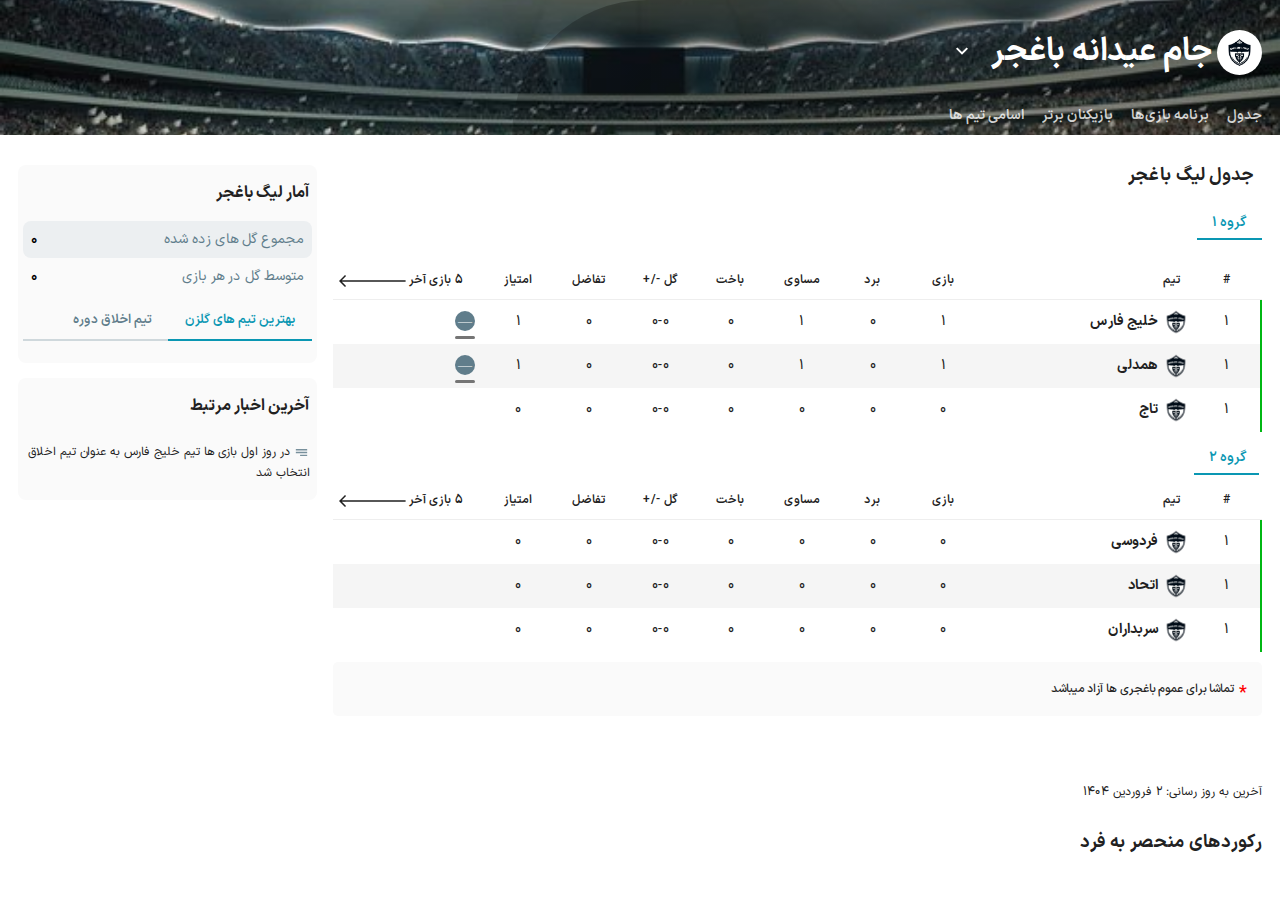
==== commit 92048b85: "update site" ====
--- a/index.html
+++ b/index.html
@@ -30,7 +30,14 @@
     <link rel="stylesheet" href="css/league.css">
 
 
-
+    <style>
+        .subheader-inner-page {
+            background-image: url('./images/soccer.jpg');
+            background-size: cover; /* Ensures the image covers the header area */
+            background-repeat: no-repeat; /* Prevents the image from repeating */
+            background-position: center; /* Centers the image */
+        }
+    </style>
 
 
 
@@ -104,6 +111,10 @@
 
                                     </li>
 
+                                    <li data-type="team-members" name="team-members" >
+                                        <a s href="./team-players.html">اسامی تیم ها</a>
+
+                                    </li>
 
                                 </ul>
                                 <div class="indicator"></div>
@@ -147,7 +158,7 @@
                                     <div class="host-guest-table">
                                         <ul>
                                             <li class="default-tab active">
-                                                <span>مجموع</span>
+                                                <span>گروه ۱</span>
                                             </li>
 
                                         </ul>
@@ -188,20 +199,178 @@
                                                     <td>
                                                         <a >
                                                             <figure>
+                                                                <img alt="خلیج فارس" width="40" src="images/baghejar-league.png">
+                                                            </figure>
+                                                            خلیج فارس
+                                                        </a>
+                                                    </td>
+                                                    <td>1</td>
+                                                    <td>0</td>
+                                                    <td>1</td>
+                                                    <td>0</td>
+                                                    <td>0-0</td>
+                                                    <td>0</td>
+                                                    <td>1</td>
+                                                    <td class="last-five">
+                                                        <a >
+                                                            <span class="ls-results ls-draw " data-tooltip=""> ― </span>
+                                                        </a>
+                                                        <!-- <a >
+                                                            <span class="ls-results ls-lose" data-tooltip="">X</span>
+                                                        </a>
+                                                        <a >
+                                                            <span class="ls-results ls-win" data-tooltip="">✔</span>
+                                                        </a>
+                                                        <a >
+                                                            <span class="ls-results ls-win" data-tooltip=""> ✔ </span>
+                                                        </a>
+                                                        <a >
+                                                            <span class="ls-results ls-win" data-tooltip="">✔</span>
+                                                        </a> -->
+                                                    </td>
+                                                </tr>
+
+
+                                                <tr>
+                                                    <td>
+                                                        <span class="standing-rule-color" style="background: #00b813"></span>1
+
+                                                    </td>
+                                                    <td>
+                                                        <a >
+                                                            <figure>
+                                                                <img alt="همدلی" width="40" src="images/baghejar-league.png">
+                                                            </figure>
+                                                            همدلی
+                                                        </a>
+                                                    </td>
+                                                    <td>1</td>
+                                                    <td>0</td>
+                                                    <td>1</td>
+                                                    <td>0</td>
+                                                    <td>0-0</td>
+                                                    <td>0</td>
+                                                    <td>1</td>
+                                                    <td class="last-five">
+                                                        <a >
+                                                            <span class="ls-results ls-draw " data-tooltip=""> ― </span>
+                                                        </a>
+                                                        <!-- <a >
+                                                            <span class="ls-results ls-lose" data-tooltip="">X</span>
+                                                        </a>
+                                                        <a >
+                                                            <span class="ls-results ls-win" data-tooltip="">✔</span>
+                                                        </a>
+                                                        <a >
+                                                            <span class="ls-results ls-win" data-tooltip=""> ✔ </span>
+                                                        </a>
+                                                        <a >
+                                                            <span class="ls-results ls-win" data-tooltip="">✔</span>
+                                                        </a> -->
+                                                    </td>
+                                                </tr>
+
+
+                                                <tr>
+                                                    <td>
+                                                        <span class="standing-rule-color" style="background: #00b813"></span>1
+
+                                                    </td>
+                                                    <td>
+                                                        <a >
+                                                            <figure>
+                                                                <img alt="تاج" width="40" src="images/baghejar-league.png">
+                                                            </figure>
+                                                            تاج
+                                                        </a>
+                                                    </td>
+                                                    <td>0</td>
+                                                    <td>0</td>
+                                                    <td>0</td>
+                                                    <td>0</td>
+                                                    <td>0-0</td>
+                                                    <td>0</td>
+                                                    <td>0</td>
+                                                    <td class="last-five">
+                                                        <!-- <a >
+                                                            <span class="ls-results ls-draw " data-tooltip=""> ― </span>
+                                                        </a>
+                                                        <a >
+                                                            <span class="ls-results ls-lose" data-tooltip="">X</span>
+                                                        </a>
+                                                        <a >
+                                                            <span class="ls-results ls-win" data-tooltip="">✔</span>
+                                                        </a>
+                                                        <a >
+                                                            <span class="ls-results ls-win" data-tooltip=""> ✔ </span>
+                                                        </a>
+                                                        <a >
+                                                            <span class="ls-results ls-win" data-tooltip="">✔</span>
+                                                        </a> -->
+                                                    </td>
+                                                </tr>
+
+
+                                                </tbody>
+                                            </table>
+
+                                        </div>
+
+
+                                        <div class="table-top-info">
+                                            <div class="host-guest-table">
+                                                <ul>
+                                                    <li class="default-tab active">
+                                                        <span>گروه ۲</span>
+                                                    </li>
+        
+                                                </ul>
+                                                <div class="indicator"></div>
+                                            </div>
+        
+        
+                                        </div>
+
+                                        <div class="standing first-load">
+                                            <table class=" league-standing football-standing" itemscope="" itemtype="https://schema.org/Table">
+                                                <caption itemprop="about">لیگ برتر باغجر  </caption>
+                                                <thead>
+                                                <tr>
+                                                    <th scope="col">#</th>
+                                                    <th scope="col">تیم</th>
+                                                    <th scope="col">بازی</th>
+                                                    <th scope="col">برد</th>
+                                                    <th scope="col">مساوی</th>
+                                                    <th scope="col">باخت</th>
+                                                    <th scope="col"> گل -/+</th>
+                                                    <th scope="col">تفاضل </th>
+                                                    <th scope="col">امتياز</th>
+                                                    <th scope="col" class="last-five">5 بازی آخر  <img title="arrow" alt="direction" src="images/last-five-arrow.svg"> </th>
+                                                </tr>
+                                                </thead>
+                                                <tbody>
+                                                <tr>
+                                                    <td>
+                                                        <span class="standing-rule-color" style="background: #00b813"></span>1
+
+                                                    </td>
+                                                    <td>
+                                                        <a >
+                                                            <figure>
                                                                 <img alt="فردوسی" width="40" src="images/baghejar-league.png">
                                                             </figure>
                                                             فردوسی
                                                         </a>
                                                     </td>
-                                                    <td>5</td>
-                                                    <td>3</td>
-                                                    <td>۱</td>
-                                                    <td>1</td>
-                                                    <td>12-3</td>
-                                                    <td>9</td>
-                                                    <td>10</td>
+                                                    <td>0</td>
+                                                    <td>0</td>
+                                                    <td>0</td>
+                                                    <td>0</td>
+                                                    <td>0-0</td>
+                                                    <td>0</td>
+                                                    <td>0</td>
                                                     <td class="last-five">
-                                                        <a >
+                                                        <!-- <a >
                                                             <span class="ls-results ls-draw " data-tooltip=""> ― </span>
                                                         </a>
                                                         <a >
@@ -215,205 +384,96 @@
                                                         </a>
                                                         <a >
                                                             <span class="ls-results ls-win" data-tooltip="">✔</span>
-                                                        </a>
+                                                        </a> -->
                                                     </td>
                                                 </tr>
+
+
                                                 <tr>
                                                     <td>
-                                                        <span class="standing-rule-color" style="background: #00b813"></span>2
-
-                                                    </td>
-                                                    <td>
-                                                        <a >
-                                                            <figure>
-                                                                <img alt="پردیس" width="40" src="images/baghejar-league.png">
-                                                            </figure>
-                                                            پردیس
-                                                        </a>
-                                                    </td>
-                                                    <td>5</td>
-                                                    <td>2</td>
-                                                    <td>3</td>
-                                                    <td>0</td>
-                                                    <td>10-1</td>
-                                                    <td>9</td>
-                                                    <td>9</td>
-                                                    <td class="last-five">
-                                                        <a >
-                                                            <span class="ls-results ls-draw " data-tooltip="">―</span>
-                                                        </a>
-                                                        <a >
-                                                            <span class="ls-results ls-draw" data-tooltip="">―</span>
-                                                        </a>
-                                                        <a >
-                                                            <span class="ls-results ls-draw" data-tooltip="">―</span>
-                                                        </a>
-                                                        <a >
-                                                            <span class="ls-results ls-win" data-tooltip="">✔</span>
-                                                        </a>
-                                                        <a >
-                                                            <span class="ls-results ls-win" data-tooltip="">✔</span>
-                                                        </a>
-                                                    </td>
-                                                </tr>
-                                                <tr>
-                                                    <td>
-                                                        <span class="standing-rule-color" style="background: #00b813"></span>3
-
-                                                    </td>
-                                                    <td>
-                                                        <a>
-                                                            <figure>
-                                                                <img alt="آزادی" width="40" src="images/baghejar-league.png">
-                                                            </figure>
-                                                            آزادی
-                                                        </a>
-                                                    </td>
-                                                    <td>۵</td>
-                                                    <td>۳</td>
-                                                    <td>0</td>
-                                                    <td>2</td>
-                                                    <td>9-7</td>
-                                                    <td>2</td>
-                                                    <td>9</td>
-                                                    <td class="last-five">
-                                                        <a >
-                                                            <span class="ls-results ls-win " data-tooltip=""> ✔ </span>
-                                                        </a>
-                                                        <a >
-                                                            <span class="ls-results ls-win" data-tooltip="">✔</span>
-                                                        </a>
-                                                        <a >
-                                                            <span class="ls-results ls-lose" data-tooltip="">X</span>
-                                                        </a>
-                                                        <a >
-                                                            <span class="ls-results ls-win" data-tooltip=""> ✔ </span>
-                                                        </a>
-                                                        <a >
-                                                            <span class="ls-results ls-lose" data-tooltip="">X</span>
-                                                        </a>
-                                                    </td>
-                                                </tr>
-                                                <tr>
-                                                    <td>
-                                                        <span class="standing-rule-color" style="background: #00b813"></span>4
-
-                                                    </td>
-                                                    <td>
-                                                        <a>
-                                                            <figure>
-                                                                <img alt="سردار" width="40" src="images/baghejar-league.png">
-                                                            </figure>
-                                                            سردار
-                                                        </a>
-                                                    </td>
-                                                    <td>۵</td>
-                                                    <td>۱</td>
-                                                    <td>۲</td>
-                                                    <td>۲</td>
-                                                    <td>5-7</td>
-                                                    <td>-2</td>
-                                                    <td>۵</td>
-                                                    <td class="last-five">
-                                                        <a >
-                                                            <span class="ls-results ls-draw " data-tooltip=""> ― </span>
-                                                        </a>
-                                                        <a >
-                                                            <span class="ls-results ls-draw" data-tooltip="">―</span>
-                                                        </a>
-                                                        <a >
-                                                            <span class="ls-results ls-win" data-tooltip="">✔</span>
-                                                        </a>
-                                                        <a >
-                                                            <span class="ls-results ls-lose" data-tooltip=""> X</span>
-                                                        </a>
-                                                        <a >
-                                                            <span class="ls-results ls-lose" data-tooltip="">X</span>
-                                                        </a>
-                                                    </td>
-                                                </tr>
-                                                <tr>
-                                                    <td>
-                                                        <span class="standing-rule-color" style="background: #00b813"></span>5
-
-                                                    </td>
-                                                    <td>
-                                                        <a>
+                                                        <span class="standing-rule-color" style="background: #00b813"></span>1
+
+                                                    </td>
+                                                    <td>
+                                                        <a >
                                                             <figure>
                                                                 <img alt="اتحاد" width="40" src="images/baghejar-league.png">
                                                             </figure>
                                                             اتحاد
                                                         </a>
                                                     </td>
-                                                    <td>۵</td>
-                                                    <td>۱</td>
-                                                    <td>۲</td>
-                                                    <td>۲</td>
-                                                    <td>3-5</td>
-                                                    <td>-2</td>
-                                                    <td>5</td>
+                                                    <td>0</td>
+                                                    <td>0</td>
+                                                    <td>0</td>
+                                                    <td>0</td>
+                                                    <td>0-0</td>
+                                                    <td>0</td>
+                                                    <td>0</td>
                                                     <td class="last-five">
-                                                        <a >
+                                                        <!-- <a >
                                                             <span class="ls-results ls-draw " data-tooltip=""> ― </span>
                                                         </a>
                                                         <a >
-                                                            <span class="ls-results ls-win" data-tooltip="">✔</span>
-                                                        </a>
-                                                        <a >
-                                                            <span class="ls-results ls-draw" data-tooltip="">―</span>
-                                                        </a>
-                                                        <a >
                                                             <span class="ls-results ls-lose" data-tooltip="">X</span>
                                                         </a>
                                                         <a >
+                                                            <span class="ls-results ls-win" data-tooltip="">✔</span>
+                                                        </a>
+                                                        <a >
+                                                            <span class="ls-results ls-win" data-tooltip=""> ✔ </span>
+                                                        </a>
+                                                        <a >
+                                                            <span class="ls-results ls-win" data-tooltip="">✔</span>
+                                                        </a> -->
+                                                    </td>
+                                                </tr>
+
+
+                                                <tr>
+                                                    <td>
+                                                        <span class="standing-rule-color" style="background: #00b813"></span>1
+
+                                                    </td>
+                                                    <td>
+                                                        <a >
+                                                            <figure>
+                                                                <img alt="سربداران" width="40" src="images/baghejar-league.png">
+                                                            </figure>
+                                                            سربداران
+                                                        </a>
+                                                    </td>
+                                                    <td>0</td>
+                                                    <td>0</td>
+                                                    <td>0</td>
+                                                    <td>0</td>
+                                                    <td>0-0</td>
+                                                    <td>0</td>
+                                                    <td>0</td>
+                                                    <td class="last-five">
+                                                        <!-- <a >
+                                                            <span class="ls-results ls-draw " data-tooltip=""> ― </span>
+                                                        </a>
+                                                        <a >
                                                             <span class="ls-results ls-lose" data-tooltip="">X</span>
                                                         </a>
+                                                        <a >
+                                                            <span class="ls-results ls-win" data-tooltip="">✔</span>
+                                                        </a>
+                                                        <a >
+                                                            <span class="ls-results ls-win" data-tooltip=""> ✔ </span>
+                                                        </a>
+                                                        <a >
+                                                            <span class="ls-results ls-win" data-tooltip="">✔</span>
+                                                        </a> -->
                                                     </td>
                                                 </tr>
-                                                <tr>
-                                                    <td>
-                                                        <span class="standing-rule-color" style="background: #00b813"></span>6
-
-                                                    </td>
-                                                    <td>
-                                                        <a >
-                                                            <figure>
-                                                                <img alt="پایتخت" width="40" src="images/baghejar-league.png">
-                                                            </figure>
-                                                            پایتخت
-                                                        </a>
-                                                    </td>
-                                                    <td>5</td>
-                                                    <td>1</td>
-                                                    <td>0</td>
-                                                    <td>4</td>
-                                                    <td>2-18</td>
-                                                    <td>-16</td>
-                                                    <td>3</td>
-                                                    <td class="last-five">
-                                                        <a >
-                                                            <span class="ls-results ls-lose " data-tooltip="">X</span>
-                                                        </a>
-                                                        <a >
-                                                            <span class="ls-results ls-lose" data-tooltip="">X</span>
-                                                        </a>
-                                                        <a >
-                                                            <span class="ls-results ls-lose" data-tooltip="">X</span>
-                                                        </a>
-                                                        <a >
-                                                            <span class="ls-results ls-lose" data-tooltip=""> X </span>
-                                                        </a>
-                                                        <a >
-                                                            <span class="ls-results ls-win" data-tooltip="">✔</span>
-                                                        </a>
-                                                    </td>
-                                                </tr>
-
+  
 
                                                 </tbody>
                                             </table>
 
                                         </div>
+
                                         <div class="standing host-guest"></div>
                                         <div class="standing api-load"></div>
                                         <div class="standing-notice" data-nosnippet="">
@@ -448,7 +508,7 @@
 
                                 <div class="last-update">
                                     <p>
-                                        آخرین به روز رسانی: <time datetime="2024-03-17T19:31:01">۳ فروردین 1403</time>
+                                        آخرین به روز رسانی: <time datetime="2024-03-17T19:31:01">2 فروردین 1404</time>
                                     </p>
                                 </div>
 
@@ -475,7 +535,7 @@
                                 </div>
                                 <div class="row">
 
-                                    <div class="col-12 col-md-6 col-lg-4 record-holder">
+                                    <!-- <div class="col-12 col-md-6 col-lg-4 record-holder">
                                         <div class="record-box">
                                             <div class="record-title">
                                                 <img width="30" src="images/win.svg">
@@ -489,40 +549,7 @@
                                                 <span>در بازی اول خود موفق به گلزنی بیش از متوسط گل در هر بازی شده است</span>
                                             </div>
                                         </div>
-                                    </div>
-
-                                    <div class="col-12 col-md-6 col-lg-4 record-holder">
-                                        <div class="record-box">
-                                            <div class="record-title">
-                                                <img width="30" src="images/win.svg">
-                                                برد پر گل
-                                            </div>
-                                            <div class="record-data">
-                            <span class="record-team">
-                                <img width="24" src="images/baghejar-league.png">
-                                <span>فردوسی</span>
-                            </span>
-                                                <span>در بازی سوم خود موفق به گلزنی بیش از متوسط گل در هر بازی 4 گل شده است</span>
-                                            </div>
-                                        </div>
-                                    </div>
-
-
-                                    <div class="col-12 col-md-6 col-lg-4 record-holder">
-                                        <div class="record-box">
-                                            <div class="record-title">
-                                                <img width="30" src="images/loss-svgrepo-com.svg">
-                                                بیشترین باخت متوالی
-                                            </div>
-                                            <div class="record-data">
-                            <span class="record-team">
-                                <img width="24" src="images/baghejar-league.png">
-                                <span>پایتخت</span>
-                            </span>
-                                                <span>در هیچ بازی موفق به برد یا مساوی  نشده است</span>
-                                            </div>
-                                        </div>
-                                    </div>
+                                    </div> -->
 
                                 </div>
                             </div>
@@ -560,11 +587,11 @@
                                         <div class="stats-charts-numeric">
                                             <div>
                                                 <span>مجموع گل های زده شده </span>
-                                                <span>41</span>
+                                                <span>0</span>
                                             </div>
                                             <div>
                                                 <span>متوسط گل در هر بازی </span>
-                                                <span>2.73</span>
+                                                <span>0</span>
                                             </div>
 
 
@@ -584,7 +611,7 @@
 
 
                                         </ul>
-                                        <div class="tab-content" id="statTabContent">
+                                        <!-- <div class="tab-content" id="statTabContent">
                                             <div class="tab-pane fade show active " id="t1st" role="tabpanel" aria-labelledby="t1st-tab">
                                                 <div class="owl-carousel slider-team">
 
@@ -684,7 +711,7 @@
                                                 </div>
 
                                             </div>
-                                        </div>
+                                        </div> -->
                                     </div>
                                 </div>
                             </div>
@@ -712,7 +739,7 @@
                                             <ul class="news-list--listed-news">
                                                 <li class="type-article">
                                                     <a  >
-                                                        در دوره ی اول بازی ها تیم سردار به عنوان تیم اخلاق انتخاب شد
+                                                        در روز اول بازی ها تیم خلیج فارس به عنوان تیم اخلاق انتخاب شد
                                                     </a>
                                                 </li>
                                             </ul>
@@ -720,69 +747,7 @@
                                     </div>
                                 </div>
                             </div>
-                            <div class="side-body">
-                                <div class="sidebar-news">
-                                    <div class="sidebar-news-holder">
-                                        <div class="news-scrolleble-box autoheight">
-                                            <ul class="news-list--listed-news">
-                                                <li class="type-article">
-                                                    <a  >
-                                                        در دوره ی دوم بازی ها تیم اتحاد به عنوان برترین تیم انتخاب شد
-                                                    </a>
-                                                </li>
-                                            </ul>
-                                        </div>
-                                    </div>
-                                </div>
-                            </div>
-
-                            <div class="side-body">
-                                <div class="sidebar-news">
-                                    <div class="sidebar-news-holder">
-                                        <div class="news-scrolleble-box autoheight">
-                                            <ul class="news-list--listed-news">
-                                                <li class="type-article">
-                                                    <a  >
-                                                        در دوره ی سوم بازی ها تیم پایتخت به عنوان تیم اخلاق انتخاب شد
-                                                    </a>
-                                                </li>
-                                            </ul>
-                                        </div>
-                                    </div>
-                                </div>
-                            </div>
-
-                            <div class="side-body">
-                                <div class="sidebar-news">
-                                    <div class="sidebar-news-holder">
-                                        <div class="news-scrolleble-box autoheight">
-                                            <ul class="news-list--listed-news">
-                                                <li class="type-article">
-                                                    <a  >
-                                                        در دوره ی چهارم بازی ها تیم اتحاد به عنوان تیم اخلاق انتخاب شد
-                                                    </a>
-                                                </li>
-                                            </ul>
-                                        </div>
-                                    </div>
-                                </div>
-                            </div>
-
-                            <div class="side-body">
-                                <div class="sidebar-news">
-                                    <div class="sidebar-news-holder">
-                                        <div class="news-scrolleble-box autoheight">
-                                            <ul class="news-list--listed-news">
-                                                <li class="type-article">
-                                                    <a style="color: red" >
-                                                        دو تیم فردوسی و پردیس به مسابقه ی فینال راه پیدا کردند
-                                                    </a>
-                                                </li>
-                                            </ul>
-                                        </div>
-                                    </div>
-                                </div>
-                            </div>
+
 
                         </div>
 
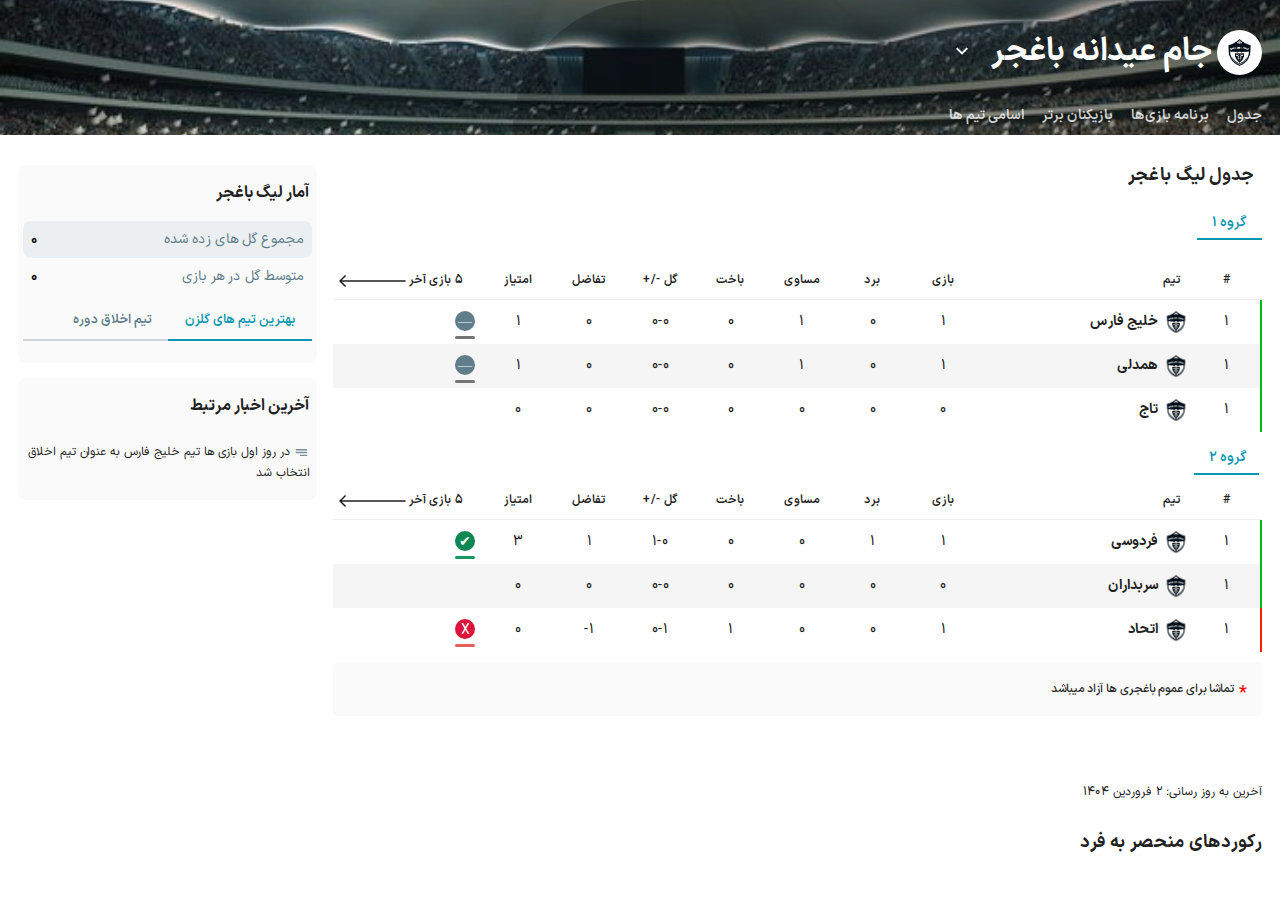
==== commit b9ed41e0: "update site" ====
--- a/index.html
+++ b/index.html
@@ -362,6 +362,49 @@
                                                             فردوسی
                                                         </a>
                                                     </td>
+                                                    <td>1</td>
+                                                    <td>1</td>
+                                                    <td>0</td>
+                                                    <td>0</td>
+                                                    <td>1-0</td>
+                                                    <td>1</td>
+                                                    <td>3</td>
+                                                    <td class="last-five">
+                                                        <a >
+                                                            <span class="ls-results ls-win" data-tooltip="">✔</span>
+                                                        </a>
+                                                        <!-- <a >
+                                                            <span class="ls-results ls-draw " data-tooltip=""> ― </span>
+                                                        </a>
+                                                        <a >
+                                                            <span class="ls-results ls-lose" data-tooltip="">X</span>
+                                                        </a>
+                                                        <a >
+                                                            <span class="ls-results ls-win" data-tooltip="">✔</span>
+                                                        </a>
+                                                        <a >
+                                                            <span class="ls-results ls-win" data-tooltip=""> ✔ </span>
+                                                        </a>
+                                                        <a >
+                                                            <span class="ls-results ls-win" data-tooltip="">✔</span>
+                                                        </a> -->
+                                                    </td>
+                                                </tr>
+
+
+                                                <tr>
+                                                    <td>
+                                                        <span class="standing-rule-color" style="background: #00b813"></span>1
+
+                                                    </td>
+                                                    <td>
+                                                        <a >
+                                                            <figure>
+                                                                <img alt="سربداران" width="40" src="images/baghejar-league.png">
+                                                            </figure>
+                                                            سربداران
+                                                        </a>
+                                                    </td>
                                                     <td>0</td>
                                                     <td>0</td>
                                                     <td>0</td>
@@ -389,9 +432,10 @@
                                                 </tr>
 
 
+
                                                 <tr>
                                                     <td>
-                                                        <span class="standing-rule-color" style="background: #00b813"></span>1
+                                                        <span class="standing-rule-color" style="background: #ff1e00"></span>1
 
                                                     </td>
                                                     <td>
@@ -402,54 +446,17 @@
                                                             اتحاد
                                                         </a>
                                                     </td>
-                                                    <td>0</td>
-                                                    <td>0</td>
-                                                    <td>0</td>
-                                                    <td>0</td>
-                                                    <td>0-0</td>
-                                                    <td>0</td>
+                                                    <td>1</td>
+                                                    <td>0</td>
+                                                    <td>0</td>
+                                                    <td>1</td>
+                                                    <td>0-1</td>
+                                                    <td>-1</td>
                                                     <td>0</td>
                                                     <td class="last-five">
-                                                        <!-- <a >
-                                                            <span class="ls-results ls-draw " data-tooltip=""> ― </span>
-                                                        </a>
                                                         <a >
                                                             <span class="ls-results ls-lose" data-tooltip="">X</span>
                                                         </a>
-                                                        <a >
-                                                            <span class="ls-results ls-win" data-tooltip="">✔</span>
-                                                        </a>
-                                                        <a >
-                                                            <span class="ls-results ls-win" data-tooltip=""> ✔ </span>
-                                                        </a>
-                                                        <a >
-                                                            <span class="ls-results ls-win" data-tooltip="">✔</span>
-                                                        </a> -->
-                                                    </td>
-                                                </tr>
-
-
-                                                <tr>
-                                                    <td>
-                                                        <span class="standing-rule-color" style="background: #00b813"></span>1
-
-                                                    </td>
-                                                    <td>
-                                                        <a >
-                                                            <figure>
-                                                                <img alt="سربداران" width="40" src="images/baghejar-league.png">
-                                                            </figure>
-                                                            سربداران
-                                                        </a>
-                                                    </td>
-                                                    <td>0</td>
-                                                    <td>0</td>
-                                                    <td>0</td>
-                                                    <td>0</td>
-                                                    <td>0-0</td>
-                                                    <td>0</td>
-                                                    <td>0</td>
-                                                    <td class="last-five">
                                                         <!-- <a >
                                                             <span class="ls-results ls-draw " data-tooltip=""> ― </span>
                                                         </a>
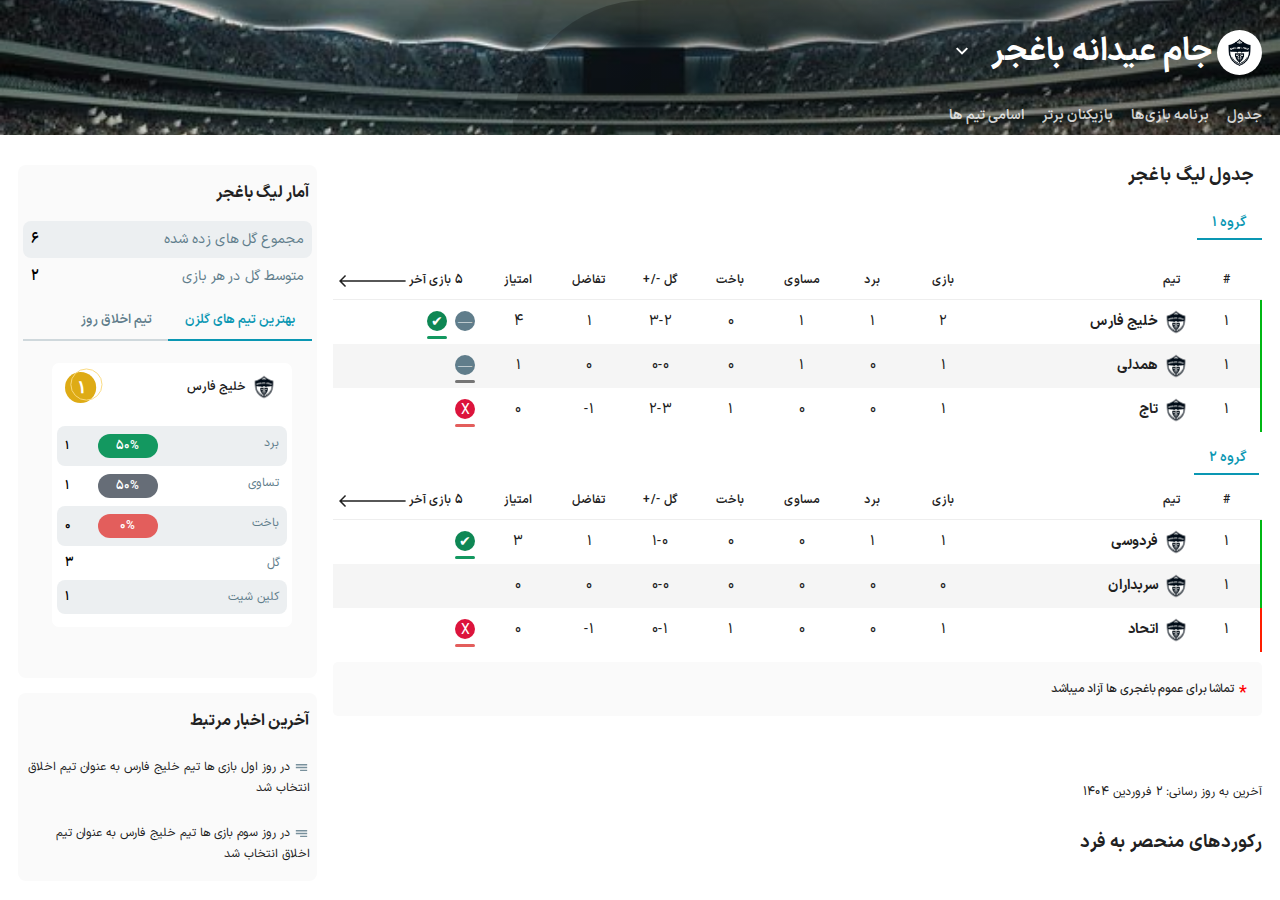
==== commit 7d1cc26b: "update site" ====
--- a/index.html
+++ b/index.html
@@ -204,16 +204,21 @@
                                                             خلیج فارس
                                                         </a>
                                                     </td>
-                                                    <td>1</td>
-                                                    <td>0</td>
-                                                    <td>1</td>
-                                                    <td>0</td>
-                                                    <td>0-0</td>
-                                                    <td>0</td>
-                                                    <td>1</td>
+                                                    <td>2</td>
+                                                    <td>1</td>
+                                                    <td>1</td>
+                                                    <td>0</td>
+                                                    <td>3-2</td>
+                                                    <td>1</td>
+                                                    <td>4</td>
                                                     <td class="last-five">
                                                         <a >
                                                             <span class="ls-results ls-draw " data-tooltip=""> ― </span>
+                                                        </a>
+
+
+                                                        <a >
+                                                            <span class="ls-results ls-win" data-tooltip="">✔</span>
                                                         </a>
                                                         <!-- <a >
                                                             <span class="ls-results ls-lose" data-tooltip="">X</span>
@@ -284,14 +289,17 @@
                                                             تاج
                                                         </a>
                                                     </td>
-                                                    <td>0</td>
-                                                    <td>0</td>
-                                                    <td>0</td>
-                                                    <td>0</td>
-                                                    <td>0-0</td>
-                                                    <td>0</td>
+                                                    <td>1</td>
+                                                    <td>0</td>
+                                                    <td>0</td>
+                                                    <td>1</td>
+                                                    <td>2-3</td>
+                                                    <td>-1</td>
                                                     <td>0</td>
                                                     <td class="last-five">
+                                                        <a >
+                                                            <span class="ls-results ls-lose" data-tooltip="">X</span>
+                                                        </a>
                                                         <!-- <a >
                                                             <span class="ls-results ls-draw " data-tooltip=""> ― </span>
                                                         </a>
@@ -594,11 +602,11 @@
                                         <div class="stats-charts-numeric">
                                             <div>
                                                 <span>مجموع گل های زده شده </span>
-                                                <span>0</span>
+                                                <span>6</span>
                                             </div>
                                             <div>
                                                 <span>متوسط گل در هر بازی </span>
-                                                <span>0</span>
+                                                <span>2</span>
                                             </div>
 
 
@@ -613,12 +621,12 @@
                                                 <a class="nav-link active" id="home-tab" data-toggle="tab" href="#t1st" role="tab" aria-controls="t1st" aria-selected="true">بهترین تیم های گلزن</a>
                                             </li>
                                             <li role="tab" class="nav-item">
-                                                <a class="nav-link" id="profile-tab" data-toggle="tab" href="#t2st" role="tab" aria-controls="t2st" aria-selected="false">تیم اخلاق دوره</a>
+                                                <a class="nav-link" id="profile-tab" data-toggle="tab" href="#t2st" role="tab" aria-controls="t2st" aria-selected="false">تیم اخلاق روز</a>
                                             </li>
 
 
                                         </ul>
-                                        <!-- <div class="tab-content" id="statTabContent">
+                                        <div class="tab-content" id="statTabContent">
                                             <div class="tab-pane fade show active " id="t1st" role="tabpanel" aria-labelledby="t1st-tab">
                                                 <div class="owl-carousel slider-team">
 
@@ -626,7 +634,7 @@
                                                         <div class="stats-best-team">
                                                             <a >
                                                                 <img width="30" src="images/baghejar-league.png">
-                                                                <span>فردوسی</span>
+                                                                <span>خلیج فارس</span>
                                                             </a>
                                                             <span class="rankbg"></span>
                                                         </div>
@@ -635,31 +643,31 @@
                                                             <div>
                                                                 <span>برد</span>
                                                                 <span>
-                        <span class="percent win">60%</span> <span>۳</span>
+                        <span class="percent win">50%</span> <span>۱</span>
                     </span>
                                                             </div>
                                                             <div>
                                                                 <span>تساوی</span>
                                                                 <span>
-                        <span class="percent draw">20%</span> <span>1</span>
+                        <span class="percent draw">50%</span> <span>1</span>
                     </span>
                                                             </div>
                                                             <div>
                                                                 <span>باخت</span>
                                                                 <span>
-                        <span class="percent loss">20%</span> <span>۱</span>
+                        <span class="percent loss">0%</span> <span>0</span>
                     </span>
                                                             </div>
                                                             <div>
                                                                 <span>گل</span>
                                                                 <span>
-                        12
+                        3
                     </span>
                                                             </div>
                                                             <div>
                                                                 <span>کلین شیت</span>
                                                                 <span>
-                        2
+                        1
                     </span>
                                                             </div>
                                                         </div>
@@ -675,7 +683,7 @@
                                                         <div class="stats-best-team">
                                                             <a >
                                                                 <img width="30" src="images/baghejar-league.png">
-                                                                <span>اتحاد</span>
+                                                                <span>خلیج فارس</span>
                                                             </a>
                                                             <span class="rankbg"></span>
                                                         </div>
@@ -684,19 +692,19 @@
                                                             <div>
                                                                 <span>برد</span>
                                                                 <span>
-                        <span class="percent win">۲۵%</span> <span>۱</span>
+                        <span class="percent win">50%</span> <span>۱</span>
                     </span>
                                                             </div>
                                                             <div>
                                                                 <span>تساوی</span>
                                                                 <span>
-                        <span class="percent draw">50%</span> <span>۲</span>
+                        <span class="percent draw">50%</span> <span>۱</span>
                     </span>
                                                             </div>
                                                             <div>
                                                                 <span>باخت</span>
                                                                 <span>
-                        <span class="percent loss">۲۵%</span> <span>۱</span>
+                        <span class="percent loss">0%</span> <span>0</span>
                     </span>
                                                             </div>
                                                             <div>
@@ -708,7 +716,7 @@
                                                             <div>
                                                                 <span>کلین شیت</span>
                                                                 <span>
-                        ۲
+                        1
                     </span>
                                                             </div>
                                                         </div>
@@ -718,7 +726,7 @@
                                                 </div>
 
                                             </div>
-                                        </div> -->
+                                        </div>
                                     </div>
                                 </div>
                             </div>
@@ -755,6 +763,22 @@
                                 </div>
                             </div>
 
+
+                            <div class="side-body">
+                                <div class="sidebar-news">
+                                    <div class="sidebar-news-holder">
+                                        <div class="news-scrolleble-box autoheight">
+                                            <ul class="news-list--listed-news">
+                                                <li class="type-article">
+                                                    <a  >
+                                                        در روز سوم بازی ها تیم خلیج فارس به عنوان تیم اخلاق انتخاب شد
+                                                    </a>
+                                                </li>
+                                            </ul>
+                                        </div>
+                                    </div>
+                                </div>
+                            </div>
 
                         </div>
 
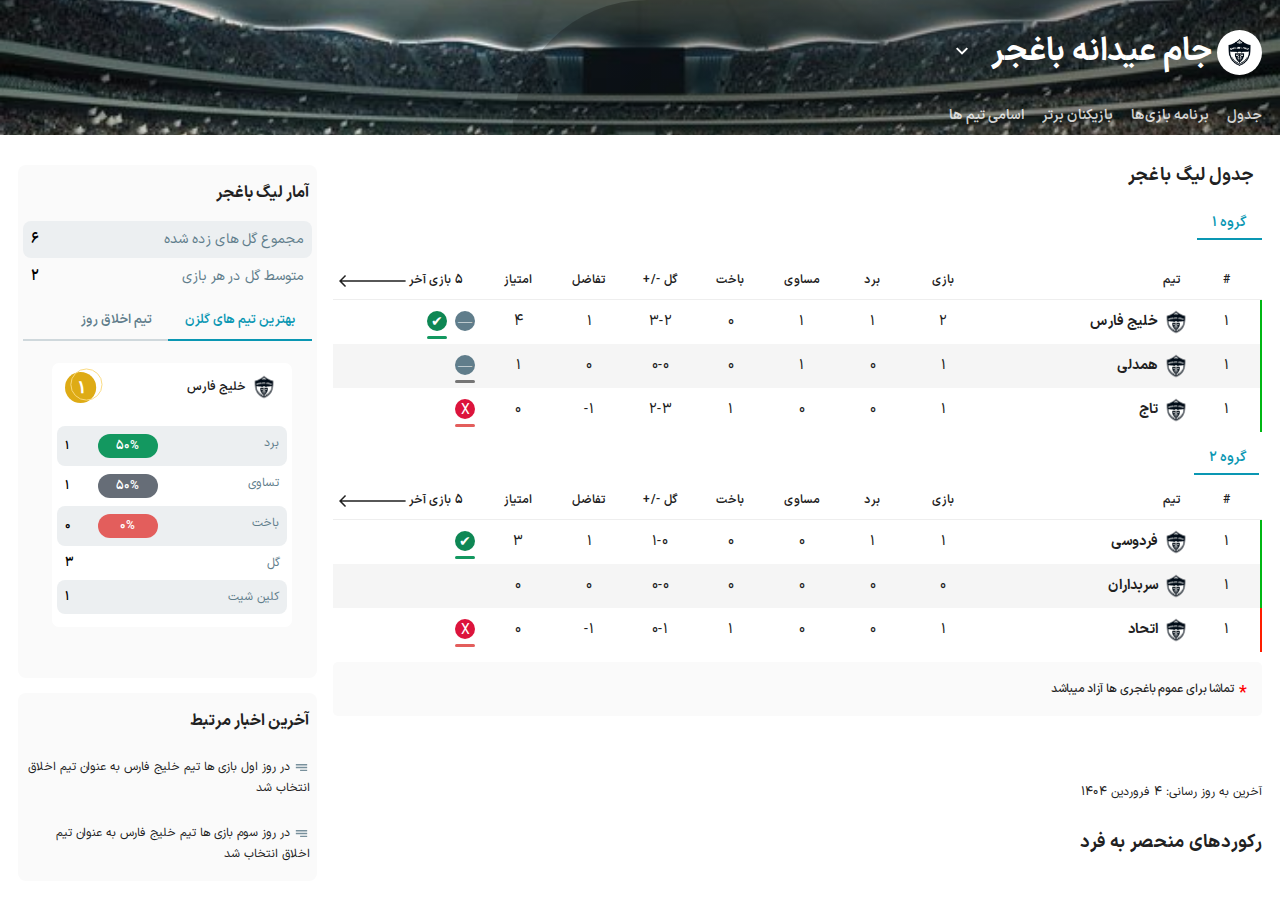
==== commit 10e9beac: "update site" ====
--- a/index.html
+++ b/index.html
@@ -523,7 +523,7 @@
 
                                 <div class="last-update">
                                     <p>
-                                        آخرین به روز رسانی: <time datetime="2024-03-17T19:31:01">2 فروردین 1404</time>
+                                        آخرین به روز رسانی: <time datetime="2024-03-17T19:31:01">4 فروردین 1404</time>
                                     </p>
                                 </div>
 
